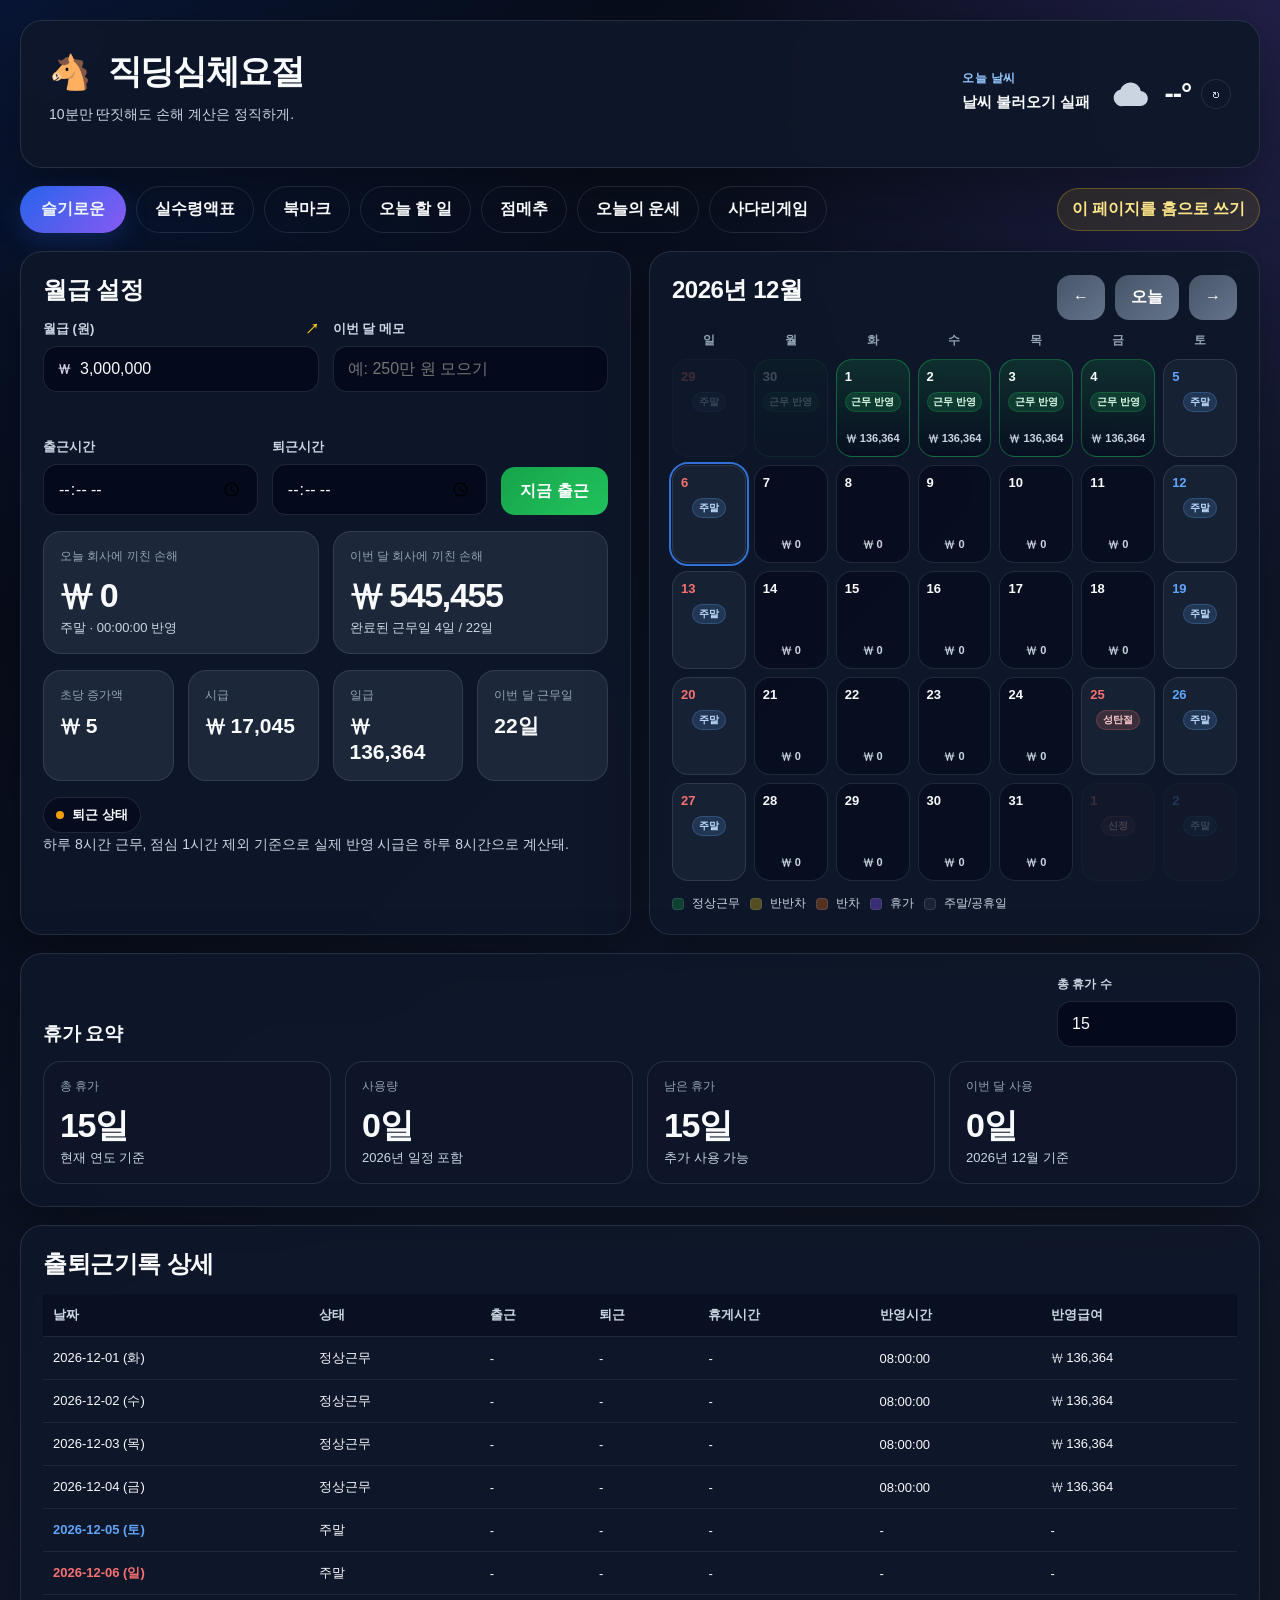
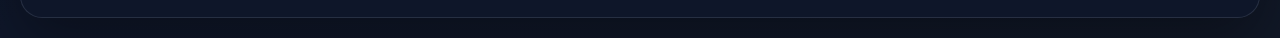
==== index.html @ eb10ed25 "Todo 기능 추가. 북마크 기능 추가." ====
<!DOCTYPE html>
<html lang="ko">
<head>
  <meta charset="UTF-8" />
  <meta name="viewport" content="width=device-width, initial-scale=1.0" />
  <title>office-lab</title>
  <link rel="stylesheet" href="./styles.css" />
</head>
<body>
  <div class="app-shell">
    <header class="hero">
      <div class="hero-copy">
        <h1><span id="heroMark" class="hero-mark">🐴</span> 직딩심체요절</h1>
        <p>10분만 딴짓해도 손해 계산은 정직하게.</p>
        <div class="hero-actions">
          <span id="globalLunchAlert" class="global-lunch-alert" hidden>점심시간 임박!!</span>
          <button id="setHomeGuideBtn" type="button" class="hero-home-btn">이 페이지를 홈으로 쓰기</button>
        </div>
      </div>
      <aside id="weatherWidget" class="weather-widget" aria-live="polite">
        <div class="weather-widget-text">
          <div class="weather-label">오늘 날씨</div>
          <div id="weatherSummary" class="weather-summary">위치 확인 중...</div>
          <div id="weatherUpdatedAt" class="weather-updated-at"></div>
        </div>
        <div class="weather-widget-visual">
          <img id="weatherIcon" class="weather-icon" alt="" />
          <div id="weatherTemp" class="weather-temp">--°</div>
          <button id="weatherRefreshBtn" type="button" class="weather-refresh-btn" aria-label="날씨 새로고침">↻</button>
        </div>
      </aside>
    </header>

    <nav class="tab-bar">
      <button class="tab-btn active tracker-tab-btn" data-tab="tracker" aria-label="슬기로운 월루생활" title="슬기로운 월루생활">
        <span class="tracker-tab-label tracker-tab-label-default">슬기로운</span>
        <span class="tracker-tab-label tracker-tab-label-hover">월루생활</span>
      </button>
      <button class="tab-btn" data-tab="income">실수령액표</button>
      <button class="tab-btn" data-tab="bookmarks">북마크</button>
      <button class="tab-btn" data-tab="todo">오늘 할 일</button>
      <button class="tab-btn" data-tab="lunch">점메추</button>
      <button class="tab-btn" data-tab="fortune">오늘의 운세</button>
      <button class="tab-btn" data-tab="ladder">사다리게임</button>
    </nav>

    <main id="tabHost" class="page"></main>
  </div>

  <div id="homeGuideModal" class="home-guide-modal" aria-hidden="true">
    <div class="home-guide-panel">
      <button id="homeGuideCloseBtn" type="button" class="btn btn-muted home-guide-close" aria-label="홈 설정 안내 닫기">×</button>
      <div class="home-guide-kicker">브라우저 홈 설정</div>
      <h3 class="home-guide-title">브라우저를 켜면 이 페이지가 열리게 할 수 있어요</h3>
      <p id="homeGuideDescription" class="home-guide-copy"></p>
      <ol id="homeGuideSteps" class="home-guide-steps"></ol>
      <label class="field home-guide-field">
        <span>시작페이지 주소</span>
        <div class="home-guide-url-row">
          <input id="homeGuideUrl" type="text" readonly />
          <button id="copyHomeUrlBtn" type="button" class="btn btn-primary home-guide-copy-btn">주소 복사</button>
        </div>
      </label>
      <div id="homeGuideToast" class="home-guide-toast" aria-live="polite"></div>
    </div>
  </div>

  <script src="./app/runtime.js"></script>
</body>
</html>
---- styles.css ----
:root {
  --bg: #081120;
  --panel: rgba(15, 23, 42, 0.92);
  --panel-2: rgba(30, 41, 59, 0.96);
  --line: rgba(148, 163, 184, 0.18);
  --text: #f8fafc;
  --muted: #94a3b8;
  --blue: #2563eb;
  --green: #22c55e;
  --yellow: #f59e0b;
  --red: #ef4444;
  --purple: #8b5cf6;
  --shadow: 0 22px 60px rgba(0, 0, 0, 0.35);
  --radius: 22px;
}

* { box-sizing: border-box; }

html, body {
  margin: 0;
  min-height: 100%;
}

body {
  font-family: "Pretendard", "Noto Sans KR", Arial, sans-serif;
  color: var(--text);
  background:
    radial-gradient(circle at top left, rgba(37, 99, 235, 0.16), transparent 30%),
    radial-gradient(circle at top right, rgba(139, 92, 246, 0.16), transparent 28%),
    linear-gradient(135deg, #030712, #0f172a 56%, #111827);
  padding: 20px;
}

button, input, select, textarea {
  font: inherit;
}

.app-shell {
  max-width: 1360px;
  margin: 0 auto;
}

.hero,
.card,
.modal-panel {
  background: var(--panel);
  border: 1px solid var(--line);
  border-radius: var(--radius);
  box-shadow: var(--shadow);
  backdrop-filter: blur(8px);
}

.hero {
  padding: 28px;
  margin-bottom: 18px;
  display: flex;
  align-items: center;
  justify-content: space-between;
  gap: 18px;
}

.hero h1 {
  margin: 0 0 8px;
  font-size: 34px;
  letter-spacing: -0.04em;
  display: flex;
  align-items: center;
  flex-wrap: wrap;
  gap: 10px;
}

.hero-mark {
  display: inline-block;
  margin-right: 8px;
}

.hero-copy {
  min-width: 0;
}

.hero-actions {
  margin-top: 14px;
  display: flex;
  align-items: center;
  gap: 10px;
  flex-wrap: wrap;
}

.hero-home-btn {
  border: 1px solid rgba(250, 204, 21, 0.28);
  background: rgba(250, 204, 21, 0.1);
  color: #fde68a;
  border-radius: 999px;
  padding: 10px 14px;
  font-weight: 800;
  cursor: pointer;
  transition: transform 0.18s ease, border-color 0.18s ease, background 0.18s ease;
}

.hero-home-btn:hover,
.hero-home-btn:focus-visible {
  transform: translateY(-1px);
  border-color: rgba(250, 204, 21, 0.5);
  background: rgba(250, 204, 21, 0.18);
  outline: none;
}

.global-lunch-alert {
  display: inline-flex;
  align-items: center;
  padding: 6px 12px;
  border-radius: 999px;
  background: rgba(250, 204, 21, 0.14);
  color: #facc15;
  font-size: 12px;
  font-weight: 900;
  letter-spacing: -0.01em;
  vertical-align: middle;
  cursor: pointer;
}

.global-lunch-alert.active {
  animation: text-attention-pulse 1s ease-in-out infinite;
}

.global-todo-alert {
  display: inline-flex;
  align-items: center;
  padding: 6px 12px;
  border-radius: 999px;
  font-size: 12px;
  font-weight: 900;
  letter-spacing: -0.01em;
  vertical-align: middle;
  cursor: pointer;
}

.global-todo-alert[data-tone="imminent"] {
  background: rgba(250, 204, 21, 0.14);
  color: #facc15;
}

.global-todo-alert[data-tone="overdue"] {
  background: rgba(239, 68, 68, 0.14);
  color: #fca5a5;
}

.global-todo-alert.active {
  animation: text-attention-pulse 1s ease-in-out infinite;
}

.hero p,
.hint {
  margin: 0;
  color: #cbd5e1;
  line-height: 1.6;
  font-size: 14px;
}

.weather-widget {
  min-width: 220px;
  display: flex;
  align-items: center;
  justify-content: space-between;
  gap: 16px;
  padding: 4px 0;
}

.weather-widget-text {
  min-width: 0;
}

.weather-label {
  color: #93c5fd;
  font-size: 12px;
  font-weight: 900;
  letter-spacing: 0.04em;
  text-transform: uppercase;
}

.weather-summary {
  margin-top: 6px;
  color: #f8fafc;
  font-size: 15px;
  font-weight: 800;
}

.weather-updated-at {
  margin-top: 6px;
  color: #94a3b8;
  font-size: 11px;
  font-weight: 700;
}

.weather-widget-visual {
  display: flex;
  align-items: center;
  gap: 10px;
}

.weather-icon {
  width: 48px;
  height: 48px;
  object-fit: contain;
}

.weather-temp {
  font-size: 28px;
  font-weight: 900;
  letter-spacing: -0.04em;
  color: #f8fafc;
}

.weather-refresh-btn {
  width: 30px;
  height: 30px;
  border: 1px solid rgba(148, 163, 184, 0.18);
  border-radius: 999px;
  background: rgba(15, 23, 42, 0.4);
  color: #cbd5e1;
  padding: 0;
  font-size: 16px;
  line-height: 1;
  cursor: pointer;
}

.weather-refresh-btn:hover,
.weather-refresh-btn:focus-visible {
  color: #f8fafc;
  border-color: rgba(125, 211, 252, 0.3);
  outline: none;
}

.home-guide-modal {
  position: fixed;
  inset: 0;
  display: none;
  align-items: center;
  justify-content: center;
  padding: 20px;
  background: rgba(2, 6, 23, 0.76);
  z-index: 70;
}

.home-guide-modal.open {
  display: flex;
}

.home-guide-panel {
  position: relative;
  width: min(640px, 100%);
  border: 1px solid rgba(148, 163, 184, 0.18);
  border-radius: 26px;
  background:
    radial-gradient(circle at top right, rgba(250, 204, 21, 0.14), transparent 38%),
    rgba(15, 23, 42, 0.98);
  box-shadow: 0 24px 60px rgba(0, 0, 0, 0.42);
  padding: 26px;
}

.home-guide-close {
  position: absolute;
  top: 16px;
  right: 16px;
  width: 40px;
  height: 40px;
  padding: 0;
  border-radius: 999px;
}

.home-guide-kicker {
  color: #fde68a;
  font-size: 12px;
  font-weight: 900;
  letter-spacing: 0.08em;
  text-transform: uppercase;
}

.home-guide-title {
  margin: 10px 0 8px;
  font-size: 28px;
  font-weight: 900;
  letter-spacing: -0.03em;
}

.home-guide-copy {
  margin: 0;
  color: #cbd5e1;
  line-height: 1.7;
}

.home-guide-steps {
  margin: 18px 0 0;
  padding-left: 20px;
  color: #e2e8f0;
  line-height: 1.7;
}

.home-guide-steps li + li {
  margin-top: 8px;
}

.home-guide-field {
  margin-top: 18px;
}

.home-guide-url-row {
  display: grid;
  grid-template-columns: minmax(0, 1fr) auto;
  gap: 10px;
  align-items: center;
}

.home-guide-url-row input {
  white-space: nowrap;
  overflow: hidden;
  text-overflow: ellipsis;
}

.home-guide-copy-btn {
  white-space: nowrap;
}

.home-guide-toast {
  min-height: 18px;
  margin-top: 10px;
  color: #fde68a;
  font-size: 12px;
  font-weight: 800;
  opacity: 0;
  transform: translateY(-2px);
  transition: opacity 0.2s ease, transform 0.2s ease;
}

.home-guide-toast.show {
  opacity: 1;
  transform: translateY(0);
}

.tab-bar {
  display: flex;
  flex-wrap: wrap;
  gap: 10px;
  margin-bottom: 18px;
  position: relative;
  isolation: isolate;
  align-items: center;
}

.tab-home-btn {
  margin-left: auto;
  white-space: nowrap;
}

.tab-btn {
  border: 1px solid var(--line);
  background: transparent;
  color: var(--text);
  border-radius: 999px;
  padding: 12px 18px;
  font-weight: 800;
  cursor: pointer;
  position: relative;
  z-index: 1;
  transition: color 0.22s ease, transform 0.22s ease, border-color 0.22s ease;
}

.tab-btn.active {
  border-color: transparent;
  color: #eff6ff;
}

.tab-btn:hover {
  transform: translateY(-1px);
}

.tab-btn.tab-alert-todo,
.tab-btn.tab-alert-lunch,
.tab-btn.tab-alert-lunch.active {
  animation: tab-attention-pulse 1.25s ease-in-out infinite;
  border-color: rgba(250, 204, 21, 0.34);
  box-shadow: 0 0 0 1px rgba(250, 204, 21, 0.12), 0 0 18px rgba(250, 204, 21, 0.16);
}

.tab-btn.tab-alert-todo-overdue {
  animation: tab-danger-pulse 1.2s ease-in-out infinite;
  border-color: rgba(248, 113, 113, 0.4);
}

.tracker-tab-btn {
  min-width: 106px;
  position: relative;
  overflow: hidden;
}

.tracker-tab-label {
  display: block;
  transition: transform 0.26s cubic-bezier(0.22, 1, 0.36, 1), opacity 0.22s ease;
}

.tracker-tab-label-default {
  transform: translateY(0);
  opacity: 1;
}

.tracker-tab-label-hover {
  position: absolute;
  left: 50%;
  top: 50%;
  transform: translate(-50%, calc(-50% + 16px));
  opacity: 0;
  white-space: nowrap;
}

.tracker-tab-btn:hover .tracker-tab-label-default,
.tracker-tab-btn:focus-visible .tracker-tab-label-default {
  transform: translateY(-18px);
  opacity: 0;
}

.tracker-tab-btn:hover .tracker-tab-label-hover,
.tracker-tab-btn:focus-visible .tracker-tab-label-hover {
  transform: translate(-50%, -50%);
  opacity: 1;
}

.tab-indicator {
  position: absolute;
  top: 0;
  left: 0;
  border-radius: 999px;
  background: linear-gradient(135deg, var(--blue), var(--purple));
  box-shadow: 0 10px 24px rgba(37, 99, 235, 0.22);
  transition: transform 0.34s cubic-bezier(0.22, 1, 0.36, 1), width 0.34s cubic-bezier(0.22, 1, 0.36, 1), height 0.34s cubic-bezier(0.22, 1, 0.36, 1);
  pointer-events: none;
  z-index: 0;
}

.page {
  position: relative;
}

.tab-panel {
  display: none;
}

.tab-panel.active {
  display: block;
}

.tracker-layout {
  display: grid;
  grid-template-columns: minmax(0, 1fr) minmax(0, 1fr);
  gap: 18px;
  align-items: stretch;
}

.tracker-main,
.log-card {
  min-width: 0;
}

.log-card {
  grid-column: 1 / -1;
}

.vacation-summary-card {
  grid-column: 1 / -1;
}

.card {
  padding: 22px;
  min-width: 0;
}

.card h2, .card h3 {
  margin: 0 0 14px;
  letter-spacing: -0.02em;
}

.form-grid,
.income-controls {
  display: grid;
  grid-template-columns: repeat(2, minmax(0, 1fr));
  gap: 14px;
}

.form-grid-2 {
  grid-template-columns: repeat(2, minmax(0, 1fr));
}

.field {
  display: flex;
  flex-direction: column;
  gap: 8px;
  min-width: 0;
}

.field span {
  color: #cbd5e1;
  font-size: 13px;
  font-weight: 800;
}

.field-label-row {
  display: flex;
  align-items: center;
  justify-content: space-between;
  gap: 8px;
  width: 100%;
}

.inline-link-btn {
  position: relative;
  border: 0;
  background: transparent;
  color: #facc15;
  padding: 0;
  font-size: 14px;
  font-weight: 900;
  line-height: 1;
  cursor: pointer;
  transition: transform 0.18s ease, color 0.18s ease, filter 0.18s ease;
}

.inline-link-btn:hover,
.inline-link-btn:focus-visible {
  color: #fde68a;
  filter: brightness(1.08);
  transform: translateY(-1px);
  outline: none;
}

.inline-link-btn::after {
  content: attr(data-tooltip);
  position: absolute;
  left: 50%;
  bottom: calc(100% + 8px);
  transform: translateX(-50%) translateY(4px);
  opacity: 0;
  pointer-events: none;
  white-space: nowrap;
  padding: 8px 10px;
  border-radius: 10px;
  background: rgba(15, 23, 42, 0.96);
  border: 1px solid rgba(148, 163, 184, 0.18);
  color: #f8fafc;
  font-size: 12px;
  font-weight: 800;
  box-shadow: 0 12px 28px rgba(0, 0, 0, 0.24);
  transition: opacity 0.18s ease, transform 0.18s ease;
}

.inline-link-btn:hover::after,
.inline-link-btn:focus-visible::after {
  opacity: 1;
  transform: translateX(-50%) translateY(0);
}

.inline-field-toast {
  min-height: 18px;
  margin-top: 6px;
  color: #7dd3fc;
  font-size: 12px;
  font-weight: 800;
  opacity: 0;
  transform: translateY(-2px);
  transition: opacity 0.2s ease, transform 0.2s ease;
}

.inline-field-toast.show {
  opacity: 1;
  transform: translateY(0);
}

.field input,
.field select,
.field textarea {
  width: 100%;
  min-width: 0;
  border: 1px solid rgba(148, 163, 184, 0.18);
  background: rgba(2, 6, 23, 0.7);
  color: var(--text);
  border-radius: 14px;
  padding: 13px 14px;
  outline: none;
}

.currency-input-wrap {
  display: flex;
  align-items: center;
  gap: 10px;
  width: 100%;
  border: 1px solid rgba(148, 163, 184, 0.18);
  background: rgba(2, 6, 23, 0.7);
  color: var(--text);
  border-radius: 14px;
  padding: 0 14px;
}

.currency-prefix {
  flex: 0 0 auto;
  color: #cbd5e1;
  font-size: 15px;
  font-weight: 900;
}

.currency-input-wrap input {
  border: 0;
  background: transparent;
  padding-left: 0;
  padding-right: 0;
}

.currency-input-wrap.salary-input-flash {
  animation: salary-input-flash 3s ease-out 1;
}

.field textarea {
  min-height: 96px;
  resize: vertical;
}

.button-row {
  display: flex;
  flex-wrap: wrap;
  gap: 10px;
  margin-top: 14px;
}

.button-row.tight {
  margin-top: 0;
}

.tracker-time-grid {
  align-items: end;
  grid-template-columns: minmax(150px, 2fr) minmax(150px, 2fr) minmax(96px, 1fr);
  margin-top: 14px;
}

.tracker-action-field {
  display: flex;
  flex-direction: column;
  justify-content: end;
}

.tracker-action-btn {
  width: 100%;
  min-height: 48px;
  padding-left: 10px;
  padding-right: 10px;
}


.btn {
  border: 0;
  border-radius: 14px;
  padding: 12px 16px;
  color: white;
  font-weight: 800;
  cursor: pointer;
}

.btn:disabled {
  cursor: not-allowed;
  opacity: 0.78;
}

.btn-start { background: linear-gradient(135deg, #16a34a, var(--green)); }
.btn-stop { background: linear-gradient(135deg, #dc2626, var(--red)); }
.btn-primary { background: linear-gradient(135deg, #2563eb, #3b82f6); }
.btn-muted { background: linear-gradient(135deg, #475569, #64748b); }
.icon-btn {
  width: 42px;
  height: 42px;
  padding: 0;
  border-radius: 999px;
  transition: transform 0.18s ease, background-color 0.18s ease, border-color 0.18s ease, color 0.18s ease, box-shadow 0.18s ease;
}

.icon-btn:hover,
.icon-btn:focus-visible {
  transform: translateY(-1px);
  background: rgba(59, 130, 246, 0.14);
  border-color: rgba(125, 211, 252, 0.34);
  color: #f8fafc;
  box-shadow: 0 8px 18px rgba(37, 99, 235, 0.14);
  outline: none;
}

.summary-grid,
.stats-grid {
  display: grid;
  gap: 14px;
  margin-top: 16px;
}

.summary-grid {
  grid-template-columns: repeat(2, minmax(0, 1fr));
}

.stats-grid {
  grid-template-columns: repeat(4, minmax(0, 1fr));
}

.summary-card,
.stat-card {
  background: var(--panel-2);
  border: 1px solid var(--line);
  border-radius: 18px;
  padding: 16px;
  min-width: 0;
}

.summary-label,
.stat-label {
  color: var(--muted);
  font-size: 12px;
  margin-bottom: 8px;
}

.summary-value {
  font-size: clamp(24px, 4vw, 34px);
  font-weight: 900;
  letter-spacing: -0.04em;
  overflow-wrap: anywhere;
}

.summary-sub,
.stat-value {
  font-size: 13px;
  color: #cbd5e1;
}

.stat-value {
  font-size: 21px;
  font-weight: 800;
  color: var(--text);
}

.status-pill {
  display: inline-flex;
  align-items: center;
  gap: 8px;
  margin-top: 16px;
  padding: 8px 12px;
  border-radius: 999px;
  border: 1px solid var(--line);
  background: rgba(2, 6, 23, 0.6);
  font-size: 13px;
  font-weight: 800;
}

.status-dot {
  width: 8px;
  height: 8px;
  border-radius: 50%;
  background: #94a3b8;
}

.status-pill.working .status-dot { background: var(--green); }
.status-pill.done .status-dot { background: #38bdf8; }
.status-pill.leave .status-dot { background: var(--purple); }
.status-pill.off .status-dot { background: var(--yellow); }

.vacation-summary {
  padding-top: 0;
}

.vacation-summary-header {
  display: flex;
  align-items: end;
  justify-content: space-between;
  gap: 14px;
  margin-bottom: 14px;
}

.vacation-summary-header h3 {
  margin: 0;
}

.compact-field {
  width: min(180px, 100%);
}

.compact-field span {
  font-size: 12px;
}

.vacation-summary-grid {
  display: grid;
  grid-template-columns: repeat(4, minmax(0, 1fr));
  gap: 14px;
}

.vacation-card {
  background: rgba(15, 23, 42, 0.82);
  border: 1px solid var(--line);
  border-radius: 18px;
  padding: 16px;
  min-width: 0;
}

.calendar-card {
  position: static;
  overflow: hidden;
}

.calendar-header {
  display: flex;
  justify-content: space-between;
  gap: 10px;
  align-items: center;
  flex-wrap: wrap;
}

.weekday-row,
.calendar-grid {
  display: grid;
  grid-template-columns: repeat(7, minmax(0, 1fr));
  gap: 8px;
}

.weekday-row {
  margin-top: 12px;
}

.weekday-row > div {
  text-align: center;
  font-size: 12px;
  color: var(--muted);
  font-weight: 800;
}

.calendar-grid {
  margin-top: 10px;
}

.day {
  min-height: 98px;
  padding: 9px 8px;
  border-radius: 16px;
  border: 1px solid var(--line);
  background: rgba(2, 6, 23, 0.46);
  cursor: pointer;
  display: flex;
  flex-direction: column;
  align-items: flex-start;
  gap: 4px;
  overflow: hidden;
}

.day.other-month {
  opacity: 0.22;
  pointer-events: none;
}

.day.today {
  outline: 2px solid rgba(59, 130, 246, 0.84);
  outline-offset: 1px;
}

.day.weekend,
.day.holiday {
  background: rgba(30, 41, 59, 0.62);
}

.day.worked {
  background: linear-gradient(180deg, rgba(22, 163, 74, 0.18), rgba(2, 6, 23, 0.44));
  border-color: rgba(34, 197, 94, 0.4);
}

.day.leave-quarter {
  background: linear-gradient(180deg, rgba(250, 204, 21, 0.18), rgba(2, 6, 23, 0.44));
  border-color: rgba(234, 179, 8, 0.46);
}

.day.leave-half {
  background: linear-gradient(180deg, rgba(249, 115, 22, 0.18), rgba(2, 6, 23, 0.44));
  border-color: rgba(249, 115, 22, 0.48);
}

.day.leave-full {
  background: linear-gradient(180deg, rgba(139, 92, 246, 0.24), rgba(2, 6, 23, 0.44));
  border-color: rgba(168, 85, 247, 0.52);
}

.day-date {
  font-size: 13px;
  font-weight: 900;
  margin-bottom: 4px;
  color: #f8fafc;
}

.day.saturday .day-date {
  color: #60a5fa;
}

.day.sunday .day-date,
.day.holiday .day-date {
  color: #f87171;
}

.day-tag {
  display: inline-flex;
  align-items: center;
  justify-content: center;
  align-self: center;
  border-radius: 999px;
  max-width: 100%;
  padding: 3px 6px;
  background: rgba(15, 23, 42, 0.58);
  color: #e5eefb;
  border: 1px solid rgba(148, 163, 184, 0.2);
  font-size: 10px;
  font-weight: 800;
  line-height: 1.2;
  white-space: nowrap;
}

.day-tag.tag-weekend {
  background: rgba(96, 165, 250, 0.16);
  color: #bfdbfe;
  border-color: rgba(96, 165, 250, 0.24);
}

.day-tag.tag-holiday {
  background: rgba(248, 113, 113, 0.16);
  color: #fecaca;
  border-color: rgba(248, 113, 113, 0.24);
}

.day-tag.tag-leave-quarter {
  background: rgba(250, 204, 21, 0.18);
  color: #fef3c7;
  border-color: rgba(250, 204, 21, 0.28);
}

.day-tag.tag-leave-half {
  background: rgba(249, 115, 22, 0.18);
  color: #ffedd5;
  border-color: rgba(249, 115, 22, 0.28);
}

.day-tag.tag-leave-full {
  background: rgba(168, 85, 247, 0.18);
  color: #ede9fe;
  border-color: rgba(168, 85, 247, 0.28);
}

.day-tag.tag-running,
.day-tag.tag-worked {
  background: rgba(34, 197, 94, 0.16);
  color: #dcfce7;
  border-color: rgba(34, 197, 94, 0.24);
}

.day-time,
.day-money {
  font-size: 11px;
  color: #cbd5e1;
  line-height: 1.45;
}

.day-time {
  margin-top: 0;
  width: 100%;
  font-size: 10px;
  text-align: center;
  white-space: nowrap;
  font-variant-numeric: tabular-nums;
}

.day-money {
  margin-top: auto;
  width: 100%;
  font-weight: 700;
}

.calendar-grid.salary-update-pending .day-money {
  opacity: 0;
  transform: translateY(8px);
}

.calendar-grid.salary-update-reveal .day-money {
  animation: calendar-money-reveal 0.9s cubic-bezier(0.22, 1, 0.36, 1) both;
}

.legend {
  display: flex;
  flex-wrap: wrap;
  gap: 10px;
  margin-top: 14px;
  color: #cbd5e1;
  font-size: 12px;
}

.legend span {
  display: inline-flex;
  align-items: center;
  gap: 8px;
}

.swatch {
  width: 12px;
  height: 12px;
  border-radius: 4px;
  border: 1px solid var(--line);
  display: inline-block;
}

.swatch.work { background: rgba(22, 163, 74, 0.3); }
.swatch.quarter { background: rgba(250, 204, 21, 0.3); }
.swatch.half { background: rgba(249, 115, 22, 0.3); }
.swatch.full { background: rgba(139, 92, 246, 0.34); }
.swatch.holiday { background: rgba(30, 41, 59, 0.82); }

.table-wrap {
  width: 100%;
  overflow: auto;
}

table {
  width: 100%;
  min-width: 760px;
  border-collapse: collapse;
}

th, td {
  padding: 12px 10px;
  border-bottom: 1px solid rgba(148, 163, 184, 0.12);
  text-align: left;
  white-space: nowrap;
  font-size: 13px;
}

th {
  color: #cbd5e1;
  background: rgba(2, 6, 23, 0.36);
  position: sticky;
  top: 0;
}

td.date-saturday {
  color: #60a5fa;
  font-weight: 700;
}

td.date-sunday {
  color: #f87171;
  font-weight: 700;
}

.income-card .table-wrap {
  margin-top: 12px;
  border-radius: 22px;
  overflow: hidden;
  border: 1px solid rgba(148, 163, 184, 0.22);
  box-shadow: 0 18px 40px rgba(0, 0, 0, 0.16);
  animation: income-table-enter 0.5s cubic-bezier(0.22, 1, 0.36, 1);
}

.income-current-summary {
  margin-top: 16px;
  margin-bottom: 18px;
  padding: 16px 18px;
  border-radius: 18px;
  border: 1px solid rgba(148, 163, 184, 0.22);
  background:
    radial-gradient(circle at top right, rgba(125, 211, 252, 0.1), transparent 42%),
    linear-gradient(135deg, rgba(248, 250, 252, 0.82), rgba(226, 232, 240, 0.72));
  color: #111827;
  box-shadow: 0 14px 32px rgba(15, 23, 42, 0.1);
  backdrop-filter: blur(6px);
}

.income-current-summary.out-of-range {
  border-color: rgba(148, 163, 184, 0.22);
  background:
    radial-gradient(circle at top right, rgba(96, 165, 250, 0.1), transparent 42%),
    linear-gradient(135deg, rgba(239, 246, 255, 0.78), rgba(219, 234, 254, 0.68));
  box-shadow: 0 14px 32px rgba(59, 130, 246, 0.08);
}

.income-current-kicker {
  font-size: 12px;
  font-weight: 900;
  color: #1d4ed8;
  letter-spacing: 0.04em;
  text-transform: uppercase;
}

.income-current-copy {
  margin-top: 6px;
  line-height: 1.6;
  font-size: 15px;
  font-weight: 700;
}

.income-current-meta {
  margin-top: 8px;
  font-size: 14px;
  font-weight: 800;
  color: #334155;
}

.income-current-summary strong {
  font-size: 17px;
  font-weight: 900;
  color: #0f172a;
}

.income-table {
  min-width: 980px;
  background: rgba(248, 250, 252, 0.82);
  color: #111827;
  backdrop-filter: blur(4px);
}

.income-table th,
.income-table td {
  border: 1px solid rgba(148, 163, 184, 0.18);
  text-align: right;
}

.income-table th {
  text-align: center;
  color: white;
  background: linear-gradient(180deg, #334155, #1e293b);
}

.income-table td:first-child,
.income-table th:first-child {
  text-align: center;
}

.income-table tbody tr:nth-child(even) td {
  background: rgba(241, 245, 249, 0.68);
}

.income-table tbody td {
  transition: background-color 0.22s ease, transform 0.22s ease;
}

.income-table tbody tr:hover td {
  background: rgba(226, 232, 240, 0.72);
}

.income-table tbody tr.current-salary-row td {
  background: rgba(219, 234, 254, 0.72);
  font-weight: 800;
}

.income-action-row td {
  padding: 0;
  background: rgba(239, 246, 255, 0.78);
}

.income-row-menu {
  display: flex;
  align-items: center;
  justify-content: space-between;
  gap: 14px;
  padding: 14px 16px;
}

.income-row-menu-copy {
  color: #334155;
  font-size: 14px;
  font-weight: 700;
}

.income-table td.highlight {
  background: rgba(191, 219, 254, 0.78) !important;
  font-weight: 900;
}

@keyframes income-table-enter {
  from {
    opacity: 0;
    transform: translateY(12px);
  }

  to {
    opacity: 1;
    transform: translateY(0);
  }
}

@keyframes salary-input-flash {
  0% {
    border-color: rgba(250, 204, 21, 0.28);
    box-shadow: 0 0 0 rgba(250, 204, 21, 0);
  }

  20% {
    border-color: rgba(250, 204, 21, 0.92);
    box-shadow: 0 0 0 4px rgba(250, 204, 21, 0.18), 0 0 18px rgba(250, 204, 21, 0.22);
  }

  60% {
    border-color: rgba(250, 204, 21, 0.72);
    box-shadow: 0 0 0 3px rgba(250, 204, 21, 0.12), 0 0 12px rgba(250, 204, 21, 0.16);
  }

  100% {
    border-color: rgba(148, 163, 184, 0.18);
    box-shadow: 0 0 0 rgba(250, 204, 21, 0);
  }
}

@keyframes tab-attention-pulse {
  0%,
  100% {
    box-shadow: 0 0 0 rgba(250, 204, 21, 0);
    background: rgba(255, 255, 255, 0.02);
    color: var(--text);
  }

  50% {
    box-shadow: 0 0 0 4px rgba(250, 204, 21, 0.12), 0 0 20px rgba(250, 204, 21, 0.22);
    background: rgba(250, 204, 21, 0.14);
    color: #fef3c7;
  }
}

@keyframes tab-danger-pulse {
  0%,
  100% {
    box-shadow: 0 0 0 rgba(248, 113, 113, 0);
    background: rgba(255, 255, 255, 0.02);
    color: var(--text);
  }

  50% {
    box-shadow: 0 0 0 4px rgba(248, 113, 113, 0.12), 0 0 20px rgba(248, 113, 113, 0.2);
    background: rgba(239, 68, 68, 0.14);
    color: #fee2e2;
  }
}

@keyframes text-attention-pulse {
  0%,
  100% {
    opacity: 0.76;
  }

  50% {
    opacity: 1;
  }
}

@keyframes item-attention-pulse {
  0%,
  100% {
    background: rgba(30, 41, 59, 0.82);
  }

  50% {
    background: linear-gradient(135deg, rgba(250, 204, 21, 0.14), rgba(30, 41, 59, 0.9));
  }
}

@keyframes item-danger-pulse {
  0%,
  100% {
    background: rgba(30, 41, 59, 0.82);
  }

  50% {
    background: linear-gradient(135deg, rgba(239, 68, 68, 0.16), rgba(30, 41, 59, 0.9));
  }
}

@keyframes calendar-money-reveal {
  from {
    opacity: 0;
    transform: translateY(10px) scale(0.96);
  }

  to {
    opacity: 1;
    transform: translateY(0);
  }
}

.lunch-card {
  padding: 24px;
}

.lunch-top-layout {
  display: grid;
  grid-template-columns: minmax(0, 1.35fr) minmax(360px, 0.95fr);
  gap: 28px;
  align-items: start;
}

.lunch-top-main {
  min-width: 0;
}

.lunch-top-side {
  display: flex;
  flex-direction: column;
  align-items: stretch;
  gap: 18px;
  min-width: 0;
}

.lunch-header {
  display: flex;
  align-items: baseline;
  justify-content: flex-start;
  gap: 16px;
  flex-wrap: wrap;
}

.lunch-alert-badge {
  display: inline-flex;
  align-items: center;
  padding: 4px 10px;
  border-radius: 999px;
  background: rgba(250, 204, 21, 0.14);
  color: #facc15;
  font-size: 12px;
  font-weight: 900;
  letter-spacing: -0.01em;
  animation: text-attention-pulse 1s ease-in-out infinite;
}

.lunch-schedule-inline {
  display: flex;
  align-items: center;
  gap: 6px;
  padding: 0;
  border: 0;
  background: transparent;
  color: #cbd5e1;
  cursor: pointer;
  transition: color 0.2s ease, opacity 0.2s ease;
}

.lunch-schedule-inline:hover {
  color: #f8fafc;
}

.lunch-schedule-inline.needs-input {
  animation: text-attention-pulse 1.2s ease-in-out infinite;
}

.lunch-schedule-inline-label {
  color: #cbd5e1;
  font-size: 12px;
  font-weight: 800;
}

.lunch-schedule-inline-value {
  color: #94a3b8;
  font-size: 12px;
  font-weight: 700;
}

.lunch-schedule-inline.needs-input .lunch-schedule-inline-value {
  color: #facc15;
}

.lunch-schedule-panel {
  width: min(480px, 100%);
}

.lunch-schedule-controls {
  grid-template-columns: repeat(2, minmax(0, 1fr));
}

.lunch-actions {
  display: flex;
  justify-content: flex-end;
  gap: 10px;
  flex-wrap: wrap;
}

.lunch-cta-alert {
  animation: tab-attention-pulse 1.15s ease-in-out infinite;
  box-shadow: 0 0 0 1px rgba(250, 204, 21, 0.14), 0 0 18px rgba(250, 204, 21, 0.18);
}

.lunch-location-status {
  margin-top: 14px;
  padding: 12px 14px;
  border-radius: 16px;
  border: 1px solid rgba(148, 163, 184, 0.18);
  background: rgba(15, 23, 42, 0.76);
  color: #dbeafe;
  font-size: 14px;
}

.lunch-filter-tools {
  margin-top: 0;
}

.lunch-filter-card {
  display: inline-flex;
  justify-self: start;
}

.lunch-list-filters {
  display: inline-flex;
  align-items: center;
  gap: 8px;
}

#lunchFavoritesOnlyBtn.active {
  border-color: rgba(250, 204, 21, 0.34);
  color: #facc15;
}

.lunch-filter-row {
  margin-top: 0;
}

.lunch-api-field,
.lunch-search-field {
  max-width: none;
}

.lunch-search-controls {
  display: grid;
  grid-template-columns: auto minmax(0, 1fr);
  gap: 12px;
  align-items: end;
  flex: 0 0 min(100%, 540px);
  width: min(100%, 540px);
}

.lunch-search-field input {
  min-width: 0;
}

.lunch-location-status[data-tone="loading"] {
  border-color: rgba(59, 130, 246, 0.28);
  color: #bfdbfe;
}

.lunch-location-status[data-tone="success"] {
  border-color: rgba(34, 197, 94, 0.28);
  color: #dcfce7;
}

.lunch-location-status[data-tone="error"] {
  border-color: rgba(248, 113, 113, 0.28);
  color: #fecaca;
}

.lunch-category-bar {
  display: flex;
  flex-wrap: wrap;
  gap: 10px;
  margin-top: 0;
  position: relative;
  isolation: isolate;
  flex: 1 1 0;
  min-width: 0;
}

.lunch-category-stack {
  display: grid;
  gap: 12px;
  min-width: 0;
  align-self: end;
}

.lunch-category-row {
  display: grid;
  grid-template-columns: minmax(0, 1.35fr) minmax(360px, 0.95fr);
  align-items: end;
  gap: 28px;
  margin-top: 20px;
}

.lunch-category-row .lunch-category-bar {
  align-self: end;
}

.lunch-category-row .lunch-search-controls {
  width: 100%;
  margin-left: 0;
  justify-self: stretch;
}

.category-chip {
  border: 1px solid var(--line);
  background: transparent;
  color: var(--text);
  border-radius: 999px;
  padding: 10px 14px;
  font-weight: 800;
  cursor: pointer;
  position: relative;
  z-index: 1;
  transition: color 0.24s ease, border-color 0.24s ease, transform 0.24s ease;
}

.category-chip.active {
  border-color: transparent;
  color: #ecfeff;
}

.category-chip:hover {
  transform: translateY(-1px);
}

.category-chip-indicator {
  position: absolute;
  top: 0;
  left: 0;
  border-radius: 999px;
  background: linear-gradient(135deg, #0f766e, #14b8a6);
  box-shadow: 0 10px 24px rgba(20, 184, 166, 0.22);
  transition: transform 0.3s ease, width 0.3s ease, height 0.3s ease;
  z-index: 0;
  pointer-events: none;
}

.lunch-result-meta {
  margin-top: 18px;
  color: #cbd5e1;
  font-size: 14px;
}

.bookmarks-header {
  display: flex;
  align-items: center;
  justify-content: space-between;
  gap: 12px;
  margin-bottom: 18px;
}

.bookmarks-card {
  position: relative;
}

.bookmarks-header-actions {
  display: flex;
  align-items: center;
  gap: 10px;
}

.bookmark-manage-labels-btn {
  white-space: nowrap;
}

.bookmark-manage-labels-btn:hover,
.bookmark-manage-labels-btn:focus-visible {
  outline: none;
}

.bookmarks-view-toggle {
  display: inline-flex;
  align-items: center;
  gap: 8px;
  padding: 4px;
  border: 1px solid rgba(148, 163, 184, 0.2);
  border-radius: 999px;
  background: rgba(15, 23, 42, 0.52);
}

.bookmark-view-btn {
  width: 38px;
  height: 38px;
  border: 0;
  border-radius: 999px;
  background: transparent;
  color: #cbd5e1;
  font-size: 18px;
  cursor: pointer;
  transition: transform 0.18s ease, background-color 0.18s ease, color 0.18s ease;
}

.bookmark-view-btn:hover,
.bookmark-view-btn:focus-visible {
  background: rgba(255, 255, 255, 0.08);
  color: #f8fafc;
  outline: none;
}

.bookmark-view-btn[aria-pressed="true"] {
  background: rgba(147, 197, 253, 0.18);
  color: #fef08a;
}

.bookmarks-actions {
  display: flex;
  align-items: center;
  gap: 10px;
}

.bookmark-list {
  display: grid;
  grid-template-columns: repeat(5, minmax(0, 1fr));
  gap: 12px;
}

.bookmark-drop-hint {
  position: absolute;
  inset: 20px;
  display: flex;
  flex-direction: column;
  align-items: center;
  justify-content: center;
  gap: 10px;
  padding: 28px;
  border: 2px dashed rgba(147, 197, 253, 0.58);
  border-radius: 24px;
  background: rgba(7, 12, 24, 0.9);
  color: #e2e8f0;
  text-align: center;
  opacity: 0;
  pointer-events: none;
  transform: scale(0.975);
  transition: opacity 0.18s ease, transform 0.18s ease, border-color 0.18s ease, background-color 0.18s ease;
  z-index: 3;
}

.bookmark-drop-hint strong {
  font-size: 22px;
  font-weight: 800;
  letter-spacing: -0.02em;
  color: #fef08a;
  text-shadow: 0 0 22px rgba(250, 204, 21, 0.18);
}

.bookmark-drop-hint span {
  font-size: 14px;
  line-height: 1.6;
  color: #cbd5e1;
}

.bookmarks-card.drop-target .bookmark-drop-hint {
  opacity: 1;
  transform: scale(1);
}

.bookmarks-card.drop-target .bookmarks-header {
  filter: blur(2px);
}

.bookmarks-card.drop-target .bookmark-list {
  filter: blur(2px);
}

.bookmarks-card.bookmark-list-mode .bookmark-list {
  grid-template-columns: 1fr;
}

.bookmarks-card.bookmark-list-mode .bookmark-item,
.bookmarks-card.bookmark-list-mode .bookmark-item-add {
  display: grid;
  grid-template-columns: 44px minmax(140px, 0.8fr) minmax(220px, 1.3fr) minmax(140px, 1fr) auto;
  align-items: center;
  gap: 12px;
  min-height: 64px;
  padding: 10px 14px;
}

.bookmarks-card.bookmark-list-mode .bookmark-cover {
  width: 44px;
  height: 44px;
  margin: 0;
  border-radius: 12px;
}

.bookmarks-card.bookmark-list-mode .bookmark-item-top {
  display: contents;
}

.bookmarks-card.bookmark-list-mode .bookmark-media {
  grid-column: 1;
  grid-row: 1;
}

.bookmarks-card.bookmark-list-mode .bookmark-item-actions {
  grid-column: 5;
  grid-row: 1;
  align-self: center;
}

.bookmarks-card.bookmark-list-mode .bookmark-item h3 {
  grid-column: 2;
  margin: 0;
  font-size: 15px;
  white-space: nowrap;
  overflow: hidden;
  text-overflow: ellipsis;
}

.bookmarks-card.bookmark-list-mode .bookmark-tags {
  grid-column: 4;
  margin: 0;
  justify-content: flex-end;
}

.bookmarks-card.bookmark-list-mode .bookmark-host {
  grid-column: 3;
  margin: 0;
  white-space: nowrap;
  overflow: hidden;
  text-overflow: ellipsis;
}

.bookmarks-card.bookmark-list-mode .bookmark-note {
  grid-column: 4;
  margin: 0;
  white-space: nowrap;
  overflow: hidden;
  text-overflow: ellipsis;
}

.bookmarks-card.bookmark-list-mode .bookmark-item-add {
  grid-template-columns: 44px 1fr;
  justify-items: start;
}

.bookmarks-card.bookmark-list-mode .bookmark-add-plus {
  grid-column: 1;
  font-size: 24px;
}

.bookmarks-card.bookmark-list-mode .bookmark-add-text {
  grid-column: 2;
}

.bookmark-empty-copy {
  grid-column: 1 / -1;
  color: #cbd5e1;
  font-size: 14px;
  line-height: 1.7;
  margin-bottom: 4px;
}

.bookmark-color-field {
  gap: 8px;
}

.bookmark-color-control {
  display: flex;
  align-items: center;
  gap: 10px;
}

.bookmark-color-input {
  width: 56px;
  min-width: 56px;
  height: 42px;
  padding: 4px;
  border: 1px solid rgba(148, 163, 184, 0.3);
  border-radius: 12px;
  background: rgba(15, 23, 42, 0.68);
  cursor: pointer;
}

.bookmark-color-input::-webkit-color-swatch-wrapper {
  padding: 0;
}

.bookmark-color-input::-webkit-color-swatch {
  border: none;
  border-radius: 8px;
}

.bookmark-color-input::-moz-color-swatch {
  border: none;
  border-radius: 8px;
}

.bookmark-color-reset {
  min-width: 74px;
  height: 42px;
  padding: 0 12px;
  border: 1px solid rgba(148, 163, 184, 0.26);
  border-radius: 12px;
  background: rgba(255, 255, 255, 0.08);
  color: #e2e8f0;
  font: inherit;
  cursor: pointer;
  transition: background-color 0.2s ease, border-color 0.2s ease, color 0.2s ease;
}

.bookmark-color-reset:hover,
.bookmark-color-reset:focus-visible {
  background: rgba(255, 255, 255, 0.12);
  border-color: rgba(147, 197, 253, 0.4);
  color: #f8fafc;
  outline: none;
}

.bookmark-item {
  text-align: left;
  background:
    linear-gradient(180deg, rgba(var(--bookmark-soft, 30, 41, 59), 0.96), rgba(15, 23, 42, 0.92));
  border: 1px solid rgba(var(--bookmark-border, 148, 163, 184), 0.18);
  border-radius: 20px;
  padding: 14px;
  color: var(--text);
  cursor: pointer;
  transition: transform 0.28s ease, border-color 0.28s ease, box-shadow 0.28s ease;
  position: relative;
  padding-bottom: 42px;
}

.bookmark-item:hover,
.bookmark-item:focus-visible {
  transform: translateY(-2px);
  border-color: rgba(96, 165, 250, 0.32);
  box-shadow: 0 14px 30px rgba(37, 99, 235, 0.12);
  outline: none;
}

.bookmark-item.dragging {
  opacity: 0.48;
  transform: scale(0.97);
}

.bookmark-item.drag-over {
  border-color: rgba(125, 211, 252, 0.48);
  box-shadow: 0 0 0 2px rgba(125, 211, 252, 0.16);
}

.bookmark-cover {
  width: calc(100% + 28px);
  max-width: none;
  height: 78px;
  margin: -14px -14px 14px;
  display: block;
  object-fit: cover;
  border-radius: 20px 20px 14px 14px;
  background: rgba(255, 255, 255, 0.42);
}

.bookmark-item-top {
  display: flex;
  align-items: flex-start;
  justify-content: space-between;
  gap: 10px;
}

.bookmark-media {
  position: relative;
  width: 38px;
  height: 38px;
  flex: 0 0 38px;
}

.bookmark-favicon {
  width: 100%;
  height: 100%;
  display: none;
  object-fit: cover;
  border-radius: 12px;
  background: rgba(255, 255, 255, 0.96);
  border: 1px solid rgba(148, 163, 184, 0.18);
  padding: 7px;
}

.bookmark-media.loaded .bookmark-favicon {
  display: block;
}

.bookmark-media.loaded .bookmark-badge {
  display: none;
}

.bookmark-badge {
  width: 42px;
  height: 42px;
  border-radius: 14px;
  display: inline-flex;
  align-items: center;
  justify-content: center;
  background: linear-gradient(135deg, rgba(37, 99, 235, 0.22), rgba(14, 165, 233, 0.22));
  border: 1px solid rgba(125, 211, 252, 0.22);
  color: #dbeafe;
  font-size: 18px;
  font-weight: 900;
}

.bookmark-item-actions {
  display: flex;
  justify-content: flex-end;
}

.bookmark-icon-btn {
  width: 30px;
  height: 30px;
  border: 1px solid rgba(148, 163, 184, 0.18);
  border-radius: 10px;
  background: rgba(30, 41, 59, 0.76);
  color: #cbd5e1;
  cursor: pointer;
  transition: transform 0.18s ease, background-color 0.18s ease, border-color 0.18s ease, color 0.18s ease, box-shadow 0.18s ease;
}

.bookmark-icon-btn:hover,
.bookmark-icon-btn:focus-visible {
  transform: translateY(-1px);
  background: rgba(59, 130, 246, 0.16);
  border-color: rgba(125, 211, 252, 0.36);
  color: #f8fafc;
  box-shadow: 0 8px 18px rgba(37, 99, 235, 0.16);
  outline: none;
}

.bookmark-item h3 {
  margin: 12px 0 6px;
  font-size: 16px;
}

.bookmark-tags {
  display: flex;
  flex-wrap: nowrap;
  gap: 6px;
  margin: 0;
  position: absolute;
  right: 14px;
  bottom: 12px;
  justify-content: flex-end;
  max-width: calc(100% - 28px);
  overflow: hidden;
}

.bookmark-tag {
  display: inline-flex;
  align-items: center;
  height: 24px;
  padding: 0 10px;
  border-radius: 999px;
  background: var(--bookmark-tag-bg, rgba(148, 163, 184, 0.14));
  border: 1px solid var(--bookmark-tag-border, rgba(148, 163, 184, 0.18));
  color: var(--bookmark-tag-color, #e2e8f0);
  font-size: 12px;
  font-weight: 700;
  line-height: 1;
  white-space: nowrap;
}

.bookmark-tag[style*="--bookmark-tag-custom:"] {
  background: color-mix(in srgb, var(--bookmark-tag-custom) 18%, transparent);
  border-color: color-mix(in srgb, var(--bookmark-tag-custom) 46%, transparent);
  color: color-mix(in srgb, var(--bookmark-tag-custom) 72%, white);
}

.bookmark-tag[style*="--bookmark-tag-index:0"] {
  --bookmark-tag-bg: rgba(96, 165, 250, 0.18);
  --bookmark-tag-border: rgba(96, 165, 250, 0.34);
  --bookmark-tag-color: #dbeafe;
}

.bookmark-tag[style*="--bookmark-tag-index:1"] {
  --bookmark-tag-bg: rgba(52, 211, 153, 0.18);
  --bookmark-tag-border: rgba(52, 211, 153, 0.34);
  --bookmark-tag-color: #d1fae5;
}

.bookmark-tag[style*="--bookmark-tag-index:2"] {
  --bookmark-tag-bg: rgba(250, 204, 21, 0.18);
  --bookmark-tag-border: rgba(250, 204, 21, 0.34);
  --bookmark-tag-color: #fef3c7;
}

.bookmark-tag[style*="--bookmark-tag-index:3"] {
  --bookmark-tag-bg: rgba(244, 114, 182, 0.18);
  --bookmark-tag-border: rgba(244, 114, 182, 0.34);
  --bookmark-tag-color: #fce7f3;
}

.bookmark-tag[style*="--bookmark-tag-index:4"] {
  --bookmark-tag-bg: rgba(167, 139, 250, 0.18);
  --bookmark-tag-border: rgba(167, 139, 250, 0.34);
  --bookmark-tag-color: #ede9fe;
}

.bookmark-tag[style*="--bookmark-tag-index:5"] {
  --bookmark-tag-bg: rgba(251, 146, 60, 0.18);
  --bookmark-tag-border: rgba(251, 146, 60, 0.34);
  --bookmark-tag-color: #ffedd5;
}

.bookmark-label-picker:empty {
  display: none;
}

.bookmark-label-picker {
  display: flex;
  flex-wrap: wrap;
  gap: 8px;
  min-height: 24px;
}

.bookmark-label-picker .bookmark-tag {
  position: static;
  max-width: 100%;
}

.bookmark-label-option {
  padding: 0;
  border: 0;
  background: transparent;
  cursor: pointer;
  opacity: 0.78;
  transition: transform 0.18s ease, opacity 0.18s ease;
}

.bookmark-label-option:hover,
.bookmark-label-option:focus-visible,
.bookmark-label-option.selected {
  opacity: 1;
  transform: translateY(-1px);
  outline: none;
}

.bookmark-label-picker-empty {
  color: #94a3b8;
  font-size: 13px;
}

.bookmark-label-color-input {
  width: 26px;
  min-width: 26px;
  height: 26px;
  padding: 0;
  border: none;
  background: transparent;
  cursor: pointer;
}

.bookmark-label-color-input::-webkit-color-swatch-wrapper {
  padding: 0;
}

.bookmark-label-color-input::-webkit-color-swatch {
  border: none;
  border-radius: 999px;
}

.bookmark-label-color-input::-moz-color-swatch {
  border: none;
  border-radius: 999px;
}

.bookmark-labels-editor-list {
  display: grid;
  gap: 10px;
  margin-top: 6px;
}

.bookmark-managed-label-row {
  display: grid;
  grid-template-columns: auto minmax(0, 1fr) 36px auto;
  align-items: center;
  gap: 10px;
}

.bookmark-managed-label-name {
  width: 100%;
  min-width: 0;
  padding: 10px 12px;
  border-radius: 12px;
  border: 1px solid rgba(148, 163, 184, 0.18);
  background: rgba(15, 23, 42, 0.72);
  color: #f8fafc;
}

.bookmark-labels-add-row {
  margin-top: 14px;
  display: grid;
  grid-template-columns: minmax(0, 1fr) 42px auto;
  gap: 10px;
  align-items: center;
}

.bookmark-labels-add-row input[type="text"] {
  width: 100%;
  min-width: 0;
  padding: 10px 12px;
  border-radius: 12px;
  border: 1px solid rgba(148, 163, 184, 0.18);
  background: rgba(15, 23, 42, 0.72);
  color: #f8fafc;
}

.bookmark-host {
  color: #7dd3fc;
  font-size: 12px;
  font-weight: 800;
  word-break: break-all;
}

.bookmark-note {
  margin: 10px 0 0;
  color: #cbd5e1;
  line-height: 1.6;
  font-size: 13px;
  min-height: 40px;
}

.bookmark-item-add {
  display: grid;
  place-items: center;
  gap: 8px;
  min-height: 164px;
  border-style: dashed;
  background: rgba(15, 23, 42, 0.56);
}

.bookmark-add-plus {
  font-size: 42px;
  line-height: 1;
  color: #f8fafc;
}

.bookmark-add-text {
  color: #cbd5e1;
  font-size: 14px;
  font-weight: 800;
}

.bookmark-modal {
  position: fixed;
  inset: 0;
  display: none;
  align-items: center;
  justify-content: center;
  padding: 20px;
  background: rgba(2, 6, 23, 0.76);
  z-index: 70;
}

.bookmark-modal.open {
  display: flex;
}

.bookmark-delete-confirm-modal {
  position: fixed;
  inset: 0;
  display: none;
  align-items: center;
  justify-content: center;
  padding: 20px;
  background: rgba(2, 6, 23, 0.76);
  z-index: 72;
}

.bookmark-delete-confirm-modal.open {
  display: flex;
}

.bookmark-delete-confirm-panel {
  width: min(420px, 100%);
  border: 1px solid rgba(148, 163, 184, 0.18);
  border-radius: 24px;
  background:
    radial-gradient(circle at top, rgba(248, 113, 113, 0.14), transparent 44%),
    rgba(15, 23, 42, 0.98);
  box-shadow: 0 24px 60px rgba(0, 0, 0, 0.42);
  padding: 24px;
  text-align: center;
}

.bookmark-delete-confirm-title {
  margin: 10px 0 8px;
  font-size: 28px;
  font-weight: 900;
  letter-spacing: -0.03em;
}

.bookmark-delete-confirm-text {
  margin: 0 0 18px;
  color: #cbd5e1;
  line-height: 1.7;
}

.bookmark-modal-panel {
  position: relative;
  width: min(580px, 100%);
  border: 1px solid rgba(148, 163, 184, 0.18);
  border-radius: 24px;
  background:
    radial-gradient(circle at top right, rgba(96, 165, 250, 0.16), transparent 36%),
    rgba(15, 23, 42, 0.98);
  box-shadow: 0 24px 60px rgba(0, 0, 0, 0.42);
  padding: 24px;
}

.bookmark-modal-close {
  position: absolute;
  top: 16px;
  right: 16px;
  width: 40px;
  height: 40px;
  padding: 0;
  border-radius: 999px;
}

.bookmark-modal-kicker {
  color: #7dd3fc;
  font-size: 12px;
  font-weight: 900;
  letter-spacing: 0.08em;
  text-transform: uppercase;
}

.bookmark-modal-title {
  margin: 10px 0 18px;
  font-size: 28px;
  font-weight: 900;
  letter-spacing: -0.03em;
}

.bookmark-modal-error {
  min-height: 18px;
  margin-top: 10px;
  color: #fda4af;
  font-size: 12px;
  font-weight: 800;
}

.todo-card {
  padding: 24px;
  padding-bottom: 112px;
}

.todo-header {
  display: flex;
  align-items: flex-start;
  justify-content: space-between;
  gap: 16px;
}

.todo-title-row {
  display: flex;
  align-items: center;
  gap: 10px;
  flex-wrap: wrap;
}

.todo-alert-badge {
  display: inline-flex;
  align-items: center;
  padding: 5px 10px;
  border-radius: 999px;
  font-size: 12px;
  font-weight: 900;
  letter-spacing: -0.01em;
}

.todo-alert-badge[data-tone="imminent"] {
  background: rgba(250, 204, 21, 0.14);
  color: #facc15;
  animation: text-attention-pulse 1s ease-in-out infinite;
}

.todo-alert-badge[data-tone="overdue"] {
  background: rgba(239, 68, 68, 0.14);
  color: #fca5a5;
  animation: text-attention-pulse 1s ease-in-out infinite;
}

.todo-header-actions {
  display: flex;
  align-items: center;
  gap: 10px;
  flex-wrap: wrap;
}

.todo-view-toggle,
.todo-calendar-mode-toggle {
  display: inline-flex;
  align-items: center;
  gap: 6px;
  padding: 4px;
  border-radius: 999px;
  background: rgba(15, 23, 42, 0.72);
  border: 1px solid rgba(148, 163, 184, 0.16);
}

.todo-view-btn,
.todo-calendar-mode-btn {
  border: 0;
  background: transparent;
  color: #94a3b8;
  min-width: 38px;
  height: 36px;
  border-radius: 999px;
  cursor: pointer;
  font-weight: 900;
}

.todo-view-btn.active,
.todo-calendar-mode-btn.active {
  background: rgba(59, 130, 246, 0.18);
  color: #eff6ff;
}

.todo-reminder-banner {
  margin-top: 16px;
  padding: 12px 14px;
  border-radius: 16px;
  border: 1px solid rgba(250, 204, 21, 0.24);
  background: rgba(250, 204, 21, 0.08);
  color: #fde68a;
  font-size: 13px;
  font-weight: 800;
}

.todo-quick-add-bar {
  position: fixed;
  left: 50%;
  bottom: 22px;
  transform: translateX(-50%) translateY(20px);
  width: min(980px, calc(100vw - 28px));
  z-index: 68;
  opacity: 0;
  pointer-events: none;
  transition: opacity 0.24s ease, transform 0.24s ease;
}

.todo-quick-add-bar.active {
  opacity: 1;
  pointer-events: auto;
  transform: translateX(-50%) translateY(0);
}

.todo-quick-add-inner {
  display: grid;
  grid-template-columns: minmax(0, 1fr) auto;
  gap: 10px;
  padding: 10px;
  border-radius: 20px;
  border: 1px solid rgba(148, 163, 184, 0.18);
  background:
    radial-gradient(circle at top, rgba(56, 189, 248, 0.12), transparent 44%),
    rgba(15, 23, 42, 0.95);
  box-shadow: 0 22px 50px rgba(2, 6, 23, 0.38);
  backdrop-filter: blur(10px);
}

.todo-quick-add-inner input {
  min-width: 0;
  height: 48px;
  border-radius: 14px;
  padding: 0 18px;
  border: 1px solid rgba(148, 163, 184, 0.18);
  background: rgba(2, 6, 23, 0.72);
  color: #f8fafc;
  box-shadow: inset 0 1px 0 rgba(255, 255, 255, 0.03);
}

.todo-quick-add-inner input::placeholder {
  color: #94a3b8;
}

.todo-quick-add-inner input:focus {
  outline: none;
  border-color: rgba(56, 189, 248, 0.34);
  background: rgba(2, 6, 23, 0.9);
}

.todo-board {
  display: grid;
  grid-template-columns: 1fr;
  gap: 14px;
  margin-top: 18px;
}

.todo-filter-card {
  display: inline-flex;
  align-items: center;
  gap: 12px;
  margin-top: 16px;
  padding: 10px 12px;
  border-radius: 18px;
  border: 1px solid rgba(148, 163, 184, 0.16);
  background: rgba(15, 23, 42, 0.72);
}

.todo-filter-card-label {
  color: #94a3b8;
  font-size: 12px;
  font-weight: 800;
}

.todo-list-filters {
  display: flex;
  align-items: center;
  gap: 8px;
}

.todo-filter-btn {
  position: relative;
  border: 1px solid rgba(148, 163, 184, 0.16);
  background: rgba(15, 23, 42, 0.72);
  color: #cbd5e1;
  height: 36px;
  min-width: 36px;
  padding: 0 10px;
  border-radius: 12px;
  cursor: pointer;
  font-weight: 800;
  transition: transform 0.18s ease, border-color 0.18s ease, background 0.18s ease, color 0.18s ease;
}

.todo-filter-btn:hover,
.todo-filter-btn:focus-visible {
  transform: translateY(-1px);
  border-color: rgba(125, 211, 252, 0.3);
  color: #f8fafc;
  outline: none;
}

.todo-filter-btn.active {
  border-color: rgba(56, 189, 248, 0.38);
  background: rgba(8, 47, 73, 0.48);
  color: #e0f2fe;
}

#todoFavoritesFilterBtn {
  color: #94a3b8;
}

#todoFavoritesFilterBtn.active {
  border-color: rgba(56, 189, 248, 0.38);
  background: rgba(8, 47, 73, 0.48);
  color: #facc15;
  text-shadow: none;
}

.todo-filter-btn-check {
  display: inline-flex;
  align-items: center;
  justify-content: center;
}

.todo-filter-check-icon {
  width: 16px;
  height: 16px;
  border-radius: 5px;
  border: 1px solid currentColor;
  background: rgba(15, 23, 42, 0.92);
  position: relative;
  box-shadow: inset 0 1px 0 rgba(255, 255, 255, 0.04);
}

.todo-filter-btn.active .todo-filter-check-icon::after {
  content: "";
  position: absolute;
  left: 4px;
  top: 1px;
  width: 4px;
  height: 8px;
  border: solid currentColor;
  border-width: 0 2px 2px 0;
  transform: rotate(45deg);
}

.todo-filter-btn::after {
  content: attr(data-tooltip);
  position: absolute;
  left: 50%;
  bottom: calc(100% + 10px);
  transform: translateX(-50%) translateY(4px);
  opacity: 0;
  pointer-events: none;
  white-space: nowrap;
  padding: 8px 10px;
  border-radius: 10px;
  border: 1px solid rgba(148, 163, 184, 0.18);
  background: rgba(2, 6, 23, 0.96);
  color: #f8fafc;
  font-size: 12px;
  font-weight: 700;
  box-shadow: 0 12px 26px rgba(2, 6, 23, 0.28);
  transition: opacity 0.18s ease, transform 0.18s ease;
  z-index: 5;
}

.todo-filter-btn:hover::after,
.todo-filter-btn:focus-visible::after {
  opacity: 1;
  transform: translateX(-50%) translateY(0);
}

.todo-section {
  min-width: 0;
  border-radius: 22px;
  border: 1px solid rgba(148, 163, 184, 0.16);
  background: rgba(15, 23, 42, 0.72);
  padding: 16px;
  transition: border-color 0.24s ease, box-shadow 0.24s ease, background 0.24s ease;
}

.todo-section-focused {
  padding-top: 18px;
}

.todo-section.drop-target {
  border-color: rgba(56, 189, 248, 0.42);
  box-shadow: 0 18px 36px rgba(56, 189, 248, 0.12);
  background: rgba(8, 47, 73, 0.38);
}

.todo-section-header {
  display: flex;
  align-items: flex-start;
  justify-content: space-between;
  gap: 12px;
}

.todo-section-header h3 {
  margin: 0;
  font-size: 18px;
}

.todo-section-header p {
  margin: 6px 0 0;
  color: #94a3b8;
  font-size: 12px;
  line-height: 1.5;
}

.todo-section-count {
  display: inline-flex;
  align-items: center;
  justify-content: center;
  min-width: 28px;
  height: 28px;
  border-radius: 999px;
  background: rgba(59, 130, 246, 0.14);
  color: #bfdbfe;
  font-size: 12px;
  font-weight: 800;
}

.todo-section-list {
  display: flex;
  flex-direction: column;
  gap: 10px;
  margin-top: 14px;
  min-height: 180px;
}

.todo-item {
  display: grid;
  grid-template-columns: 22px 24px minmax(0, 1fr) auto;
  align-items: center;
  gap: 10px;
  padding: 12px 12px;
  border-radius: 16px;
  border: 1px solid rgba(148, 163, 184, 0.14);
  background: rgba(30, 41, 59, 0.82);
  cursor: grab;
  transition: transform 0.2s ease, border-color 0.2s ease, box-shadow 0.2s ease, opacity 0.2s ease;
}

.todo-item.dragging {
  opacity: 0.5;
}

.todo-item.favorite {
  border-color: rgba(250, 204, 21, 0.28);
}

.todo-item:has(.todo-type-badge) {
  border-color: rgba(59, 130, 246, 0.18);
}

.todo-item.imminent {
  border-color: rgba(250, 204, 21, 0.38);
  box-shadow: 0 0 0 1px rgba(250, 204, 21, 0.12), 0 0 20px rgba(250, 204, 21, 0.16);
  animation: item-attention-pulse 1.2s ease-in-out infinite;
}

.todo-item.overdue {
  border-color: rgba(248, 113, 113, 0.42);
  box-shadow: 0 0 0 1px rgba(248, 113, 113, 0.14), 0 0 22px rgba(248, 113, 113, 0.18);
  animation: item-danger-pulse 1.2s ease-in-out infinite;
}

.todo-item.completed {
  opacity: 0.64;
}

.todo-item.completed .todo-item-title,
.todo-item.completed .todo-item-note {
  text-decoration: line-through;
}

.todo-item-check {
  display: inline-flex;
  justify-content: center;
  align-items: center;
}

.todo-item-check input {
  appearance: none;
  -webkit-appearance: none;
  width: 24px;
  height: 24px;
  min-width: 24px;
  min-height: 24px;
  aspect-ratio: 1 / 1;
  flex: 0 0 24px;
  border-radius: 8px;
  border: 1px solid rgba(56, 189, 248, 0.34);
  background: rgba(15, 23, 42, 0.92);
  box-shadow: inset 0 1px 0 rgba(255, 255, 255, 0.04);
  cursor: pointer;
  position: relative;
  transition: border-color 0.18s ease, background 0.18s ease, box-shadow 0.18s ease, transform 0.18s ease;
}

.todo-item-check input:hover,
.todo-item-check input:focus-visible {
  border-color: rgba(125, 211, 252, 0.52);
  box-shadow: 0 0 0 3px rgba(56, 189, 248, 0.12);
  outline: none;
}

.todo-item-check input:checked {
  background: linear-gradient(135deg, rgba(8, 47, 73, 0.98), rgba(14, 116, 144, 0.98));
  border-color: rgba(103, 232, 249, 0.58);
}

.todo-item-check input:checked::after {
  content: "";
  position: absolute;
  left: 8px;
  top: 4px;
  width: 5px;
  height: 10px;
  border: solid #e0f2fe;
  border-width: 0 2px 2px 0;
  transform: rotate(45deg);
}

.todo-favorite-btn,
.todo-edit-btn,
.todo-trash-btn {
  border: 0;
  background: transparent;
  color: #94a3b8;
  cursor: pointer;
  padding: 0;
  box-shadow: none;
}

.todo-item-row-actions {
  display: inline-flex;
  align-items: center;
  gap: 8px;
}

.todo-trash-btn {
  color: #fca5a5;
  width: 42px;
  height: 42px;
  min-width: 42px;
  min-height: 42px;
  display: inline-flex;
  align-items: center;
  justify-content: center;
  border-radius: 999px;
  border: 1px solid transparent;
  background: transparent;
}

.todo-trash-icon {
  width: 28px;
  height: 18px;
  min-width: 28px;
  min-height: 18px;
  aspect-ratio: 28 / 18;
  flex: 0 0 28px;
  display: block;
}

.todo-trash-btn:hover,
.todo-trash-btn:focus-visible {
  color: #fee2e2;
  background: transparent;
  border-color: transparent;
  box-shadow: none;
  transform: none;
  outline: none;
}

.todo-favorite-btn.active {
  color: #facc15;
}

.todo-item-main {
  min-width: 0;
  text-align: left;
  background: transparent;
  border: 0;
  color: inherit;
  padding: 0;
  cursor: pointer;
}

.todo-item-title-row,
.todo-item-meta-row {
  display: flex;
  align-items: center;
  justify-content: space-between;
  gap: 12px;
}

.todo-item-title {
  display: block;
  min-width: 0;
  overflow: hidden;
  text-overflow: ellipsis;
  white-space: nowrap;
}

.todo-type-badge {
  display: inline-flex;
  align-items: center;
  border-radius: 999px;
  padding: 3px 7px;
  margin-right: 6px;
  background: rgba(59, 130, 246, 0.14);
  color: #bfdbfe;
  font-size: 10px;
  font-weight: 900;
  vertical-align: middle;
}

.todo-type-badge.timeline {
  margin-right: 2px;
}

.todo-item-due,
.todo-item-note {
  color: #cbd5e1;
  font-size: 12px;
  font-weight: 700;
}

.todo-item-note {
  flex: 1;
  min-width: 0;
  overflow: hidden;
  text-overflow: ellipsis;
  white-space: nowrap;
}

.todo-item-tags {
  display: inline-flex;
  align-items: center;
  gap: 6px;
  flex-wrap: wrap;
  justify-content: flex-end;
}

.todo-pill {
  display: inline-flex;
  align-items: center;
  border-radius: 999px;
  padding: 4px 8px;
  background: rgba(59, 130, 246, 0.14);
  color: #bfdbfe;
  font-size: 11px;
  font-weight: 800;
}

.todo-pill.reminder {
  background: rgba(250, 204, 21, 0.14);
  color: #fde68a;
}

.todo-pill.location {
  background: rgba(45, 212, 191, 0.14);
  color: #99f6e4;
}

.todo-empty {
  padding: 20px 14px;
  border-radius: 16px;
  border: 1px dashed rgba(148, 163, 184, 0.18);
  color: #94a3b8;
  text-align: center;
  font-size: 13px;
}

.todo-empty.small {
  padding: 10px;
}

.todo-calendar-toolbar {
  display: flex;
  align-items: center;
  justify-content: space-between;
  gap: 14px;
  margin-top: 18px;
}

.todo-calendar-nav {
  display: inline-flex;
  gap: 8px;
}

.todo-calendar-title {
  margin: 0;
  flex: 0 0 clamp(110px, 11vw, 150px);
  max-width: clamp(110px, 11vw, 150px);
  font-size: 22px;
  font-weight: 900;
  letter-spacing: -0.03em;
  text-align: center;
}

.todo-calendar-title.wide {
  flex-basis: auto;
  max-width: none;
  white-space: nowrap;
}

.todo-calendar-title-weekday {
  color: #cbd5e1;
  font-size: 0.82em;
  font-weight: 800;
}

.todo-calendar-title-weekday.weekend {
  color: #93c5fd;
}

.todo-calendar-body {
  margin-top: 16px;
}

.todo-calendar-weekdays,
.todo-calendar-cells {
  display: grid;
  grid-template-columns: repeat(7, minmax(0, 1fr));
  gap: 10px;
}

.todo-calendar-weekdays {
  margin-bottom: 10px;
  color: #94a3b8;
  font-size: 12px;
  font-weight: 800;
  text-align: center;
}

.todo-calendar-weekdays span:first-child {
  color: #fca5a5;
}

.todo-calendar-weekdays span:last-child {
  color: #93c5fd;
}

.todo-calendar-cell {
  display: flex;
  flex-direction: column;
  align-items: flex-start;
  gap: 10px;
  min-height: 132px;
  padding: 14px;
  border-radius: 18px;
  border: 1px solid rgba(148, 163, 184, 0.14);
  background: rgba(15, 23, 42, 0.72);
  color: #e2e8f0;
  transition: border-color 0.2s ease, background 0.2s ease, box-shadow 0.2s ease;
}

.todo-calendar-cell.is-other {
  opacity: 0.5;
}

.todo-calendar-cell.active {
  border-color: rgba(56, 189, 248, 0.44);
  background: rgba(8, 47, 73, 0.4);
}

.todo-calendar-date {
  font-weight: 900;
}

.todo-calendar-cell.sunday .todo-calendar-date,
.todo-week-column.sunday .todo-week-heading strong,
.todo-week-column.sunday .todo-week-heading span {
  color: #fca5a5;
}

.todo-calendar-cell.saturday .todo-calendar-date,
.todo-week-column.saturday .todo-week-heading strong,
.todo-week-column.saturday .todo-week-heading span {
  color: #93c5fd;
}

.todo-calendar-date-btn {
  width: 100%;
  display: flex;
  align-items: center;
  justify-content: space-between;
  gap: 10px;
  border: 0;
  background: transparent;
  color: inherit;
  padding: 0;
  cursor: pointer;
}

.todo-calendar-count {
  color: #7dd3fc;
  font-size: 12px;
  font-weight: 800;
}

.todo-calendar-items {
  width: 100%;
  display: flex;
  flex-direction: column;
  gap: 6px;
  min-height: 72px;
}

.todo-calendar-item {
  width: 100%;
  min-width: 0;
  border: 1px solid rgba(148, 163, 184, 0.16);
  background: rgba(30, 41, 59, 0.94);
  color: #e2e8f0;
  border-radius: 10px;
  padding: 8px 10px;
  text-align: left;
  cursor: grab;
  transition: transform 0.18s ease, border-color 0.18s ease, box-shadow 0.18s ease, opacity 0.18s ease;
}

.todo-calendar-item.compact {
  padding: 7px 8px;
}

.todo-calendar-item.favorite {
  border-color: rgba(250, 204, 21, 0.28);
  box-shadow: 0 0 0 1px rgba(250, 204, 21, 0.14), 0 0 18px rgba(250, 204, 21, 0.16);
  background: linear-gradient(135deg, rgba(250, 204, 21, 0.14), rgba(30, 41, 59, 0.94));
}

.todo-calendar-item.event {
  border-color: rgba(59, 130, 246, 0.24);
}

.todo-calendar-item.imminent {
  border-color: rgba(250, 204, 21, 0.38);
  box-shadow: 0 0 0 1px rgba(250, 204, 21, 0.12), 0 0 18px rgba(250, 204, 21, 0.16);
  animation: item-attention-pulse 1.2s ease-in-out infinite;
}

.todo-calendar-item.overdue {
  border-color: rgba(248, 113, 113, 0.42);
  box-shadow: 0 0 0 1px rgba(248, 113, 113, 0.14), 0 0 18px rgba(248, 113, 113, 0.18);
  animation: item-danger-pulse 1.2s ease-in-out infinite;
}

.todo-calendar-item-sync {
  cursor: pointer;
}

.todo-calendar-item-sync.holiday {
  border-color: rgba(248, 113, 113, 0.26);
  background: linear-gradient(135deg, rgba(127, 29, 29, 0.34), rgba(30, 41, 59, 0.94));
  color: #fecaca;
}

.todo-calendar-item-sync.leave {
  border-color: rgba(59, 130, 246, 0.26);
  background: linear-gradient(135deg, rgba(30, 64, 175, 0.26), rgba(30, 41, 59, 0.94));
  color: #bfdbfe;
}

.todo-calendar-item-sync.work {
  border-color: rgba(45, 212, 191, 0.22);
  background: linear-gradient(135deg, rgba(13, 148, 136, 0.22), rgba(30, 41, 59, 0.94));
  color: #99f6e4;
}

.todo-calendar-item.completed {
  opacity: 0.6;
}

.todo-calendar-item.dragging {
  opacity: 0.48;
}

.todo-calendar-item-title {
  display: block;
  min-width: 0;
  overflow: hidden;
  white-space: nowrap;
  text-overflow: ellipsis;
  font-size: 12px;
  font-weight: 800;
}

.todo-calendar-empty-slot {
  min-height: 24px;
}

.todo-calendar-more {
  color: #94a3b8;
  font-size: 11px;
  font-weight: 800;
}

.todo-drop-target {
  border-color: rgba(56, 189, 248, 0.42) !important;
  background: rgba(8, 47, 73, 0.4) !important;
  box-shadow: 0 16px 34px rgba(56, 189, 248, 0.12);
}

.todo-agenda {
  margin-top: 16px;
  border-radius: 22px;
  border: 1px solid rgba(148, 163, 184, 0.16);
  background: rgba(15, 23, 42, 0.72);
  padding: 18px;
}

.todo-important-star {
  color: #facc15;
  text-shadow: 0 0 12px rgba(250, 204, 21, 0.45);
  font-size: 12px;
  line-height: 1;
}

.todo-agenda-title {
  font-size: 16px;
  font-weight: 900;
}

.todo-agenda-item,
.todo-week-item,
.todo-week-heading {
  width: 100%;
  border: 0;
  background: rgba(30, 41, 59, 0.82);
  color: #e2e8f0;
  border-radius: 14px;
  padding: 12px 14px;
  text-align: left;
  cursor: pointer;
}

.todo-agenda-item {
  display: grid;
  grid-template-columns: 92px minmax(0, 1fr);
  gap: 12px;
  margin-top: 10px;
}

.todo-agenda-item.completed,
.todo-week-item.completed {
  opacity: 0.6;
}

.todo-week-grid {
  display: grid;
  grid-template-columns: repeat(7, minmax(0, 1fr));
  gap: 12px;
}

.todo-week-column {
  border-radius: 20px;
  border: 1px solid rgba(148, 163, 184, 0.16);
  background: rgba(15, 23, 42, 0.72);
  padding: 12px;
  transition: border-color 0.2s ease, background 0.2s ease, box-shadow 0.2s ease;
}

.todo-week-heading {
  display: flex;
  align-items: center;
  justify-content: space-between;
}

.todo-week-heading.active {
  background: rgba(59, 130, 246, 0.18);
}

.todo-week-list {
  display: flex;
  flex-direction: column;
  gap: 8px;
  margin-top: 10px;
}

.todo-timeline {
  margin-top: 18px;
  border-radius: 22px;
  border: 1px solid rgba(148, 163, 184, 0.16);
  background: rgba(15, 23, 42, 0.72);
  padding: 18px;
}

.todo-timeline-header {
  font-size: 16px;
  font-weight: 900;
}

.todo-timeline-group + .todo-timeline-group {
  margin-top: 18px;
  padding-top: 18px;
  border-top: 1px solid rgba(148, 163, 184, 0.12);
}

.todo-timeline-group.todo-drop-target {
  border-radius: 18px;
  background: rgba(8, 47, 73, 0.24);
  box-shadow: inset 0 0 0 1px rgba(56, 189, 248, 0.22);
  padding: 14px;
  margin: 10px -4px 0;
}

.todo-timeline-date {
  color: #cbd5e1;
  font-size: 13px;
  font-weight: 800;
}

.todo-timeline-list {
  display: flex;
  flex-direction: column;
  gap: 8px;
  margin-top: 10px;
}

.todo-timeline-item {
  width: 100%;
  display: grid;
  grid-template-columns: 92px minmax(0, 1fr);
  gap: 12px;
  align-items: center;
  border: 1px solid rgba(148, 163, 184, 0.14);
  background: rgba(30, 41, 59, 0.82);
  color: #e2e8f0;
  border-radius: 14px;
  padding: 12px 14px;
  text-align: left;
  cursor: pointer;
}

.todo-timeline-item.favorite {
  border-color: rgba(250, 204, 21, 0.28);
  box-shadow: 0 0 0 1px rgba(250, 204, 21, 0.14), 0 0 18px rgba(250, 204, 21, 0.12);
  background: linear-gradient(135deg, rgba(250, 204, 21, 0.1), rgba(30, 41, 59, 0.82));
}

.todo-timeline-item.event {
  border-color: rgba(59, 130, 246, 0.22);
}

.todo-timeline-item.imminent {
  border-color: rgba(250, 204, 21, 0.38);
  box-shadow: 0 0 0 1px rgba(250, 204, 21, 0.12), 0 0 18px rgba(250, 204, 21, 0.16);
  animation: item-attention-pulse 1.2s ease-in-out infinite;
}

.todo-timeline-item.overdue {
  border-color: rgba(248, 113, 113, 0.42);
  box-shadow: 0 0 0 1px rgba(248, 113, 113, 0.14), 0 0 18px rgba(248, 113, 113, 0.18);
  animation: item-danger-pulse 1.2s ease-in-out infinite;
}

.todo-timeline-item.sync.holiday {
  border-color: rgba(248, 113, 113, 0.24);
  background: linear-gradient(135deg, rgba(127, 29, 29, 0.3), rgba(30, 41, 59, 0.82));
  color: #fecaca;
}

.todo-timeline-item.sync.leave {
  border-color: rgba(59, 130, 246, 0.24);
  background: linear-gradient(135deg, rgba(30, 64, 175, 0.24), rgba(30, 41, 59, 0.82));
  color: #bfdbfe;
}

.todo-timeline-item.sync.work {
  border-color: rgba(45, 212, 191, 0.22);
  background: linear-gradient(135deg, rgba(13, 148, 136, 0.2), rgba(30, 41, 59, 0.82));
  color: #99f6e4;
}

.todo-timeline-item.completed {
  opacity: 0.6;
}

.todo-timeline-item.dragging {
  opacity: 0.5;
}

.todo-timeline-item-time {
  color: #cbd5e1;
  font-size: 12px;
  font-weight: 700;
}

.todo-timeline-item-main {
  display: inline-flex;
  align-items: center;
  gap: 8px;
  min-width: 0;
}

.todo-timeline-item-title {
  min-width: 0;
  overflow: hidden;
  text-overflow: ellipsis;
  white-space: nowrap;
  font-weight: 800;
}

.todo-day-board {
  border-radius: 22px;
  border: 1px solid rgba(148, 163, 184, 0.16);
  background: rgba(15, 23, 42, 0.72);
  padding: 12px;
  transition: border-color 0.2s ease, background 0.2s ease, box-shadow 0.2s ease;
}

.todo-modal {
  position: fixed;
  inset: 0;
  z-index: 72;
  display: none;
  align-items: center;
  justify-content: center;
  padding: 20px;
  background: rgba(2, 6, 23, 0.72);
  backdrop-filter: blur(8px);
}

.todo-modal.open {
  display: flex;
}

.todo-modal-panel {
  position: relative;
  width: min(760px, 100%);
  border-radius: 26px;
  border: 1px solid rgba(148, 163, 184, 0.18);
  background:
    radial-gradient(circle at top, rgba(56, 189, 248, 0.12), transparent 42%),
    rgba(15, 23, 42, 0.98);
  padding: 26px;
}

.todo-modal-close {
  position: absolute;
  top: 16px;
  right: 16px;
  min-width: 40px;
  padding: 10px 12px;
}

.todo-form-grid {
  display: grid;
  grid-template-columns: repeat(2, minmax(0, 1fr));
  gap: 14px;
}

.field-span-2 {
  grid-column: 1 / -1;
}

.todo-modal-options {
  display: flex;
  align-items: center;
  gap: 14px;
  margin-top: 14px;
}

.todo-check {
  display: inline-flex;
  align-items: center;
  gap: 8px;
  color: #e2e8f0;
  font-size: 14px;
  font-weight: 700;
}

.todo-modal-actions {
  display: flex;
  align-items: center;
  justify-content: space-between;
  gap: 12px;
  margin-top: 18px;
}

.todo-modal-actions-right {
  display: flex;
  align-items: center;
  gap: 8px;
}

.todo-delete-confirm-panel {
  width: min(460px, 100%);
}

.todo-delete-confirm-text {
  margin: 0 0 18px;
  color: #cbd5e1;
  line-height: 1.6;
}

#todoDeleteBtn {
  border-color: rgba(239, 68, 68, 0.34);
  background: rgba(239, 68, 68, 0.14);
  color: #fca5a5;
}

#todoDeleteBtn:hover,
#todoDeleteBtn:focus-visible {
  border-color: rgba(248, 113, 113, 0.48);
  background: rgba(239, 68, 68, 0.22);
  color: #fee2e2;
  outline: none;
}

.lunch-list {
  display: grid;
  grid-template-columns: repeat(3, minmax(0, 1fr));
  gap: 14px;
  margin-top: 14px;
  align-content: start;
  min-height: 980px;
}

.lunch-item {
  background: rgba(15, 23, 42, 0.82);
  border: 1px solid var(--line);
  border-radius: 20px;
  padding: 18px;
  transition: transform 0.42s ease, border-color 0.42s ease, box-shadow 0.42s ease, background 0.42s ease, opacity 0.42s ease, filter 0.42s ease;
}

.lunch-thumb {
  width: 100%;
  aspect-ratio: 16 / 9;
  display: block;
  object-fit: cover;
  border-radius: 16px;
  margin-bottom: 16px;
  border: 1px solid rgba(255, 255, 255, 0.08);
  background: rgba(15, 23, 42, 0.92);
}

.lunch-item.favorite {
  border-color: rgba(250, 204, 21, 0.28);
  box-shadow: 0 12px 30px rgba(250, 204, 21, 0.08);
}

.lunch-item-top {
  display: flex;
  align-items: flex-start;
  justify-content: space-between;
  gap: 12px;
}

.lunch-item-actions {
  display: flex;
  align-items: center;
  gap: 8px;
}

.lunch-item h3 {
  margin: 0;
  font-size: 18px;
}

.lunch-badge {
  display: inline-flex;
  align-items: center;
  justify-content: center;
  border-radius: 999px;
  padding: 6px 10px;
  background: rgba(59, 130, 246, 0.14);
  color: #bfdbfe;
  border: 1px solid rgba(59, 130, 246, 0.24);
  font-size: 12px;
  font-weight: 800;
  white-space: nowrap;
}

.lunch-menu {
  margin-top: 10px;
  color: #f8fafc;
  font-size: 15px;
  font-weight: 700;
}

.lunch-favorite-btn {
  width: 28px;
  height: 28px;
  border: 0;
  background: transparent;
  color: #cbd5e1;
  cursor: pointer;
  padding: 0;
  display: inline-flex;
  align-items: center;
  justify-content: center;
}

.lunch-favorite-btn.active {
  color: #fde68a;
}

.lunch-favorite-icon {
  width: 22px;
  height: 22px;
  display: block;
}

.lunch-copy {
  margin-top: 10px;
  color: #cbd5e1;
  line-height: 1.6;
  font-size: 14px;
}

.lunch-meta {
  display: flex;
  flex-wrap: wrap;
  gap: 8px;
  margin-top: 14px;
}

.lunch-meta span {
  display: inline-flex;
  align-items: center;
  border-radius: 999px;
  padding: 6px 10px;
  background: rgba(148, 163, 184, 0.14);
  color: #dbeafe;
  font-size: 12px;
  font-weight: 700;
}

.lunch-card-footer {
  display: flex;
  justify-content: flex-end;
  margin-top: 16px;
}

.lunch-map-btn {
  padding: 10px 14px;
}

.lunch-empty {
  padding: 24px;
  border: 1px dashed rgba(148, 163, 184, 0.24);
  border-radius: 18px;
  color: #cbd5e1;
  text-align: center;
}

.lunch-pagination {
  display: flex;
  align-items: center;
  justify-content: center;
  gap: 12px;
  margin-top: 18px;
}

.lunch-page-indicator {
  color: #cbd5e1;
  font-size: 14px;
  font-weight: 700;
}

.lunch-draw-modal {
  position: fixed;
  inset: 0;
  z-index: 70;
  display: none;
  align-items: center;
  justify-content: center;
  padding: 20px;
  background: rgba(2, 6, 23, 0.74);
  backdrop-filter: blur(8px);
}

.lunch-draw-modal.open {
  display: flex;
}

.lunch-draw-panel {
  position: relative;
  width: min(560px, 100%);
  border-radius: 28px;
  border: 1px solid rgba(148, 163, 184, 0.18);
  background:
    radial-gradient(circle at top, rgba(250, 204, 21, 0.14), transparent 44%),
    rgba(15, 23, 42, 0.97);
  box-shadow: 0 28px 80px rgba(2, 6, 23, 0.42);
  padding: 28px;
}

.lunch-draw-close {
  position: absolute;
  top: 18px;
  right: 18px;
  min-width: 40px;
  padding: 10px 12px;
}

.lunch-draw-title {
  margin: 10px 0 18px;
  font-size: 30px;
  font-weight: 900;
  letter-spacing: -0.03em;
}

.lunch-draw-controls {
  display: grid;
  grid-template-columns: minmax(0, 1fr) minmax(180px, 220px);
  gap: 12px;
  align-items: end;
}

.lunch-draw-check {
  display: inline-flex;
  align-items: center;
  gap: 10px;
  min-height: 54px;
  padding: 0 16px;
  border-radius: 16px;
  border: 1px solid rgba(148, 163, 184, 0.18);
  background: rgba(15, 23, 42, 0.74);
  color: #e2e8f0;
  font-size: 14px;
  font-weight: 700;
}

.lunch-draw-check input {
  width: 16px;
  height: 16px;
}

.lunch-draw-category-field {
  margin: 0;
}

.lunch-draw-stage {
  margin-top: 18px;
  padding: 20px;
  border-radius: 22px;
  border: 1px solid rgba(148, 163, 184, 0.14);
  background:
    linear-gradient(135deg, rgba(56, 189, 248, 0.09), rgba(15, 23, 42, 0.5)),
    rgba(15, 23, 42, 0.78);
}

.lunch-draw-stage-label {
  color: #7dd3fc;
  font-size: 12px;
  font-weight: 800;
  letter-spacing: 0.08em;
  text-transform: uppercase;
}

.lunch-draw-preview {
  margin-top: 12px;
  min-height: 80px;
  display: flex;
  flex-direction: column;
  justify-content: center;
  gap: 8px;
}

.lunch-draw-preview-name {
  font-size: 28px;
  font-weight: 900;
  letter-spacing: -0.03em;
}

.lunch-draw-preview-meta {
  color: #cbd5e1;
  font-size: 14px;
  line-height: 1.6;
}

.lunch-draw-result {
  margin-top: 16px;
  padding: 18px 20px;
  border-radius: 20px;
  border: 1px solid rgba(250, 204, 21, 0.28);
  background: rgba(250, 204, 21, 0.1);
}

.lunch-draw-result-kicker {
  color: #facc15;
  font-size: 12px;
  font-weight: 800;
  letter-spacing: 0.08em;
  text-transform: uppercase;
}

.lunch-draw-result-name {
  margin-top: 8px;
  font-size: 26px;
  font-weight: 900;
  letter-spacing: -0.03em;
}

.lunch-draw-result-meta,
.lunch-draw-result-copy {
  margin-top: 8px;
  color: #e2e8f0;
  font-size: 14px;
  line-height: 1.6;
}

.tracker-confirm-modal {
  position: fixed;
  inset: 0;
  display: none;
  align-items: center;
  justify-content: center;
  padding: 20px;
  background: rgba(2, 6, 23, 0.72);
  z-index: 60;
}

.tracker-confirm-modal.open {
  display: flex;
}

.tracker-confirm-panel {
  width: min(420px, 100%);
  border: 1px solid rgba(148, 163, 184, 0.18);
  border-radius: 24px;
  background:
    radial-gradient(circle at top, rgba(56, 189, 248, 0.16), transparent 45%),
    rgba(15, 23, 42, 0.96);
  padding: 24px;
  text-align: center;
}

.tracker-confirm-kicker {
  color: #7dd3fc;
  font-size: 12px;
  font-weight: 800;
  letter-spacing: 0.08em;
  text-transform: uppercase;
}

.tracker-confirm-title {
  margin: 10px 0 8px;
  color: #f8fafc;
  font-size: 28px;
  font-weight: 900;
}

.tracker-confirm-text {
  margin: 0 0 18px;
  color: #cbd5e1;
  font-size: 15px;
  line-height: 1.6;
}

.tracker-confirm-actions {
  display: flex;
  justify-content: center;
  gap: 10px;
}

.fortune-card {
  padding: 24px;
}

.fortune-header {
  display: flex;
  align-items: flex-start;
  justify-content: space-between;
  gap: 16px;
}

.fortune-zodiac-bar {
  display: flex;
  flex-wrap: wrap;
  gap: 10px;
  margin-top: 18px;
  position: relative;
  isolation: isolate;
}

.fortune-zodiac-chip {
  display: inline-flex;
  align-items: center;
  gap: 8px;
  border: 1px solid rgba(148, 163, 184, 0.18);
  border-radius: 999px;
  background: rgba(15, 23, 42, 0.68);
  color: #e2e8f0;
  padding: 8px 12px;
  cursor: pointer;
  position: relative;
  z-index: 1;
  transition: transform 0.22s ease, border-color 0.22s ease, background 0.22s ease;
}

.fortune-zodiac-chip:hover {
  transform: translateY(-1px);
  border-color: rgba(125, 211, 252, 0.3);
}

.fortune-zodiac-chip.active {
  border-color: transparent;
  background: transparent;
}

.fortune-zodiac-indicator {
  position: absolute;
  top: 0;
  left: 0;
  border-radius: 999px;
  background: linear-gradient(135deg, rgba(37, 99, 235, 0.3), rgba(14, 165, 233, 0.26));
  box-shadow: 0 10px 22px rgba(56, 189, 248, 0.14);
  transition: transform 0.3s cubic-bezier(0.22, 1, 0.36, 1), width 0.3s cubic-bezier(0.22, 1, 0.36, 1), height 0.3s cubic-bezier(0.22, 1, 0.36, 1);
  pointer-events: none;
  z-index: 0;
}

.fortune-zodiac-chip-emoji {
  font-size: 20px;
  line-height: 1;
}

.fortune-zodiac-chip-label {
  font-size: 13px;
  font-weight: 800;
}

.fortune-hero {
  display: flex;
  align-items: center;
  gap: 18px;
  margin-top: 18px;
  padding: 18px 20px;
  border-radius: 22px;
  border: 1px solid rgba(148, 163, 184, 0.18);
  background:
    radial-gradient(circle at top right, rgba(96, 165, 250, 0.18), transparent 42%),
    rgba(15, 23, 42, 0.72);
}

.fortune-emoji {
  font-size: 52px;
  line-height: 1;
}

.fortune-date {
  color: #93c5fd;
  font-size: 13px;
  font-weight: 800;
}

.fortune-headline {
  margin-top: 6px;
  font-size: 24px;
  font-weight: 900;
  letter-spacing: -0.03em;
}

.fortune-grid {
  display: grid;
  grid-template-columns: repeat(2, minmax(0, 1fr));
  gap: 16px;
  margin-top: 18px;
}

.fortune-panel {
  border: 1px solid rgba(148, 163, 184, 0.18);
  border-radius: 20px;
  padding: 18px;
  background: rgba(15, 23, 42, 0.72);
}

.fortune-label {
  color: #93c5fd;
  font-size: 12px;
  font-weight: 900;
  letter-spacing: 0.04em;
  text-transform: uppercase;
}

.fortune-copy {
  margin-top: 10px;
  color: #f8fafc;
  line-height: 1.7;
  font-size: 15px;
  font-weight: 700;
}

.ladder-card {
  padding: 24px;
}

.ladder-header {
  display: flex;
  flex-direction: column;
  gap: 16px;
}

.ladder-heading {
  width: 100%;
}

.ladder-heading .hint {
  max-width: none;
}

.ladder-actions {
  display: flex;
  flex-direction: column;
  align-items: flex-end;
  gap: 10px;
  width: 100%;
}

.ladder-orientation-toggle {
  display: inline-flex;
  padding: 4px;
  border: 1px solid rgba(148, 163, 184, 0.18);
  border-radius: 999px;
  background: rgba(15, 23, 42, 0.72);
  gap: 4px;
}

.ladder-mode-btn {
  border: 0;
  border-radius: 999px;
  background: transparent;
  color: #cbd5e1;
  padding: 8px 12px;
  font-size: 13px;
  font-weight: 800;
  cursor: pointer;
}

.ladder-mode-btn.active {
  background: rgba(51, 65, 85, 0.92);
  color: #f8fafc;
}

.ladder-layout {
  display: block;
  margin-top: 18px;
}

.ladder-preset-list {
  display: flex;
  flex-wrap: wrap;
  gap: 10px;
  align-items: stretch;
  justify-content: flex-end;
  width: 100%;
}

.ladder-control-row {
  display: flex;
  justify-content: flex-end;
  align-items: flex-end;
  gap: 12px;
  flex-wrap: wrap;
  width: 100%;
}

.ladder-preset-card {
  min-width: 110px;
  min-height: 46px;
  display: inline-flex;
  align-items: stretch;
  gap: 4px;
  border: 1px solid rgba(148, 163, 184, 0.18);
  border-radius: 16px;
  background: rgba(15, 23, 42, 0.72);
  padding: 4px;
}

.ladder-preset-card.active {
  border-color: rgba(125, 211, 252, 0.34);
  background: rgba(30, 41, 59, 0.88);
}

.ladder-preset-main,
.ladder-preset-trash {
  border: 0;
  background: transparent;
  color: #e2e8f0;
  cursor: pointer;
}

.ladder-preset-main {
  min-width: 82px;
  padding: 7px 10px;
  border-radius: 12px;
  display: grid;
  text-align: left;
}

.ladder-preset-name {
  font-size: 13px;
  font-weight: 800;
}

.ladder-preset-name-row {
  display: inline-flex;
  align-items: center;
  gap: 6px;
}

.ladder-preset-edit {
  display: inline-flex;
  width: 18px;
  height: 18px;
  align-items: center;
  justify-content: center;
  border-radius: 999px;
  border: 1px solid rgba(148, 163, 184, 0.18);
  color: #cbd5e1;
  font-size: 10px;
  line-height: 1;
}

.ladder-preset-edit:hover,
.ladder-preset-edit:focus-visible {
  background: rgba(51, 65, 85, 0.88);
  outline: none;
}

.ladder-preset-name-input {
  width: 100%;
  min-width: 78px;
  border: 1px solid rgba(125, 211, 252, 0.28);
  border-radius: 10px;
  background: rgba(15, 23, 42, 0.94);
  color: #f8fafc;
  padding: 6px 8px;
  font-size: 13px;
  font-weight: 800;
}

.ladder-preset-meta {
  color: #94a3b8;
  font-size: 11px;
  font-weight: 700;
}

.ladder-preset-trash {
  width: 28px;
  height: 100%;
  border-radius: 12px;
  font-size: 13px;
}

.ladder-preset-main:hover,
.ladder-preset-main:focus-visible,
.ladder-preset-trash:hover,
.ladder-preset-trash:focus-visible {
  background: rgba(51, 65, 85, 0.88);
  outline: none;
}

.ladder-preset-add {
  width: 48px;
  justify-content: center;
  padding: 0;
}

.ladder-preset-plus {
  display: inline-flex;
  width: 100%;
  height: 100%;
  align-items: center;
  justify-content: center;
  color: #cbd5e1;
  font-size: 26px;
  font-weight: 700;
}

.ladder-control-grid {
  display: grid;
  grid-template-columns: repeat(3, minmax(112px, 132px));
  gap: 12px;
  align-items: end;
}

.ladder-actions .field {
  min-width: 0;
  width: 100%;
}

.ladder-actions .field span {
  white-space: nowrap;
}

.ladder-refresh-btn {
  width: 46px;
  height: 46px;
  border-radius: 999px;
  padding: 0;
  display: inline-flex;
  align-items: center;
  justify-content: center;
  font-size: 22px;
  line-height: 1;
}

#ladderStartAllBtn {
  white-space: nowrap;
}

.ladder-editor-grid {
  display: grid;
  gap: 12px;
}

.ladder-editor-card {
  border: 1px solid rgba(148, 163, 184, 0.16);
  border-radius: 18px;
  background: rgba(15, 23, 42, 0.62);
  padding: 14px;
}

.ladder-editor-header {
  color: #f8fafc;
  font-size: 13px;
  font-weight: 800;
  letter-spacing: 0.02em;
  margin-bottom: 12px;
}

.ladder-editor-list {
  display: grid;
  gap: 10px;
}

.ladder-inline-field {
  display: grid;
  gap: 6px;
}

.ladder-inline-field span {
  color: #94a3b8;
  font-size: 12px;
  font-weight: 700;
}

.ladder-inline-field input {
  width: 100%;
  border: 1px solid rgba(148, 163, 184, 0.18);
  border-radius: 14px;
  background: rgba(30, 41, 59, 0.78);
  color: #f8fafc;
  padding: 10px 12px;
  font-size: 14px;
  font-weight: 700;
}


.ladder-board-card {
  border: 1px solid rgba(148, 163, 184, 0.18);
  border-radius: 22px;
  background:
    radial-gradient(circle at top left, rgba(56, 189, 248, 0.12), transparent 35%),
    rgba(15, 23, 42, 0.82);
  padding: 20px;
}

.ladder-board {
  overflow-x: auto;
  display: flex;
  justify-content: center;
  min-height: 620px;
  padding-bottom: 6px;
}

.ladder-stage {
  width: fit-content;
  min-width: 0;
  margin: 0 auto;
}

.ladder-stage.horizontal {
  display: grid;
  grid-template-columns: minmax(0, auto) minmax(0, auto) minmax(0, auto);
  align-items: stretch;
  gap: 4px;
  width: 100%;
}

.ladder-node-row {
  display: grid;
  justify-content: start;
}

.ladder-side-column {
  display: grid;
  justify-content: start;
}

.ladder-diagram {
  margin: 10px 0;
  padding: 0;
  min-height: 0;
}

.ladder-diagram.horizontal {
  margin: 0;
  display: flex;
  align-items: center;
  min-height: 0;
}

.ladder-svg {
  display: block;
  width: auto;
  height: auto;
  overflow: visible;
}

.ladder-svg.horizontal {
  width: auto;
  height: auto;
  max-height: none;
}

.ladder-svg-rail {
  stroke: rgba(148, 163, 184, 0.34);
  stroke-width: 4;
  stroke-linecap: round;
}

.ladder-svg-bridge {
  stroke: rgba(148, 163, 184, 0.32);
  stroke-width: 4;
  stroke-linecap: round;
}

.ladder-svg-path {
  fill: none;
  stroke: #38bdf8;
  stroke-width: 6;
  stroke-linecap: round;
  stroke-linejoin: round;
  filter: drop-shadow(0 0 8px rgba(56, 189, 248, 0.28));
}

.ladder-svg-path.animate {
  stroke-dasharray: 100;
  stroke-dashoffset: 100;
  animation: ladder-trace 2.7s ease-out forwards;
}

.ladder-svg-path.reverse.animate {
  animation-direction: normal;
}

.ladder-svg-path.success {
  stroke: #22c55e;
  filter: drop-shadow(0 0 8px rgba(34, 197, 94, 0.24));
}

.ladder-svg-path.fail {
  stroke: #f87171;
  filter: drop-shadow(0 0 8px rgba(248, 113, 113, 0.32));
}

.ladder-svg-path.animate.success {
  animation: ladder-trace-success 2.85s ease-out forwards;
}

.ladder-svg-path.animate.fail {
  animation: ladder-trace-fail 3s ease-out forwards;
}

.ladder-svg-path-all {
  stroke: rgba(125, 211, 252, 0.72);
  stroke-width: 4;
  filter: drop-shadow(0 0 6px rgba(56, 189, 248, 0.22));
}

@keyframes ladder-trace {
  from {
    stroke-dashoffset: 100;
  }

  to {
    stroke-dashoffset: 0;
  }
}

@keyframes ladder-trace-success {
  0% {
    stroke: #38bdf8;
    stroke-dashoffset: 100;
  }

  80% {
    stroke: #38bdf8;
    stroke-dashoffset: 20;
  }

  100% {
    stroke: #22c55e;
    stroke-dashoffset: 0;
  }
}

@keyframes ladder-trace-fail {
  0% {
    stroke: #38bdf8;
    stroke-dashoffset: 100;
  }

  80% {
    stroke: #38bdf8;
    stroke-dashoffset: 20;
  }

  100% {
    stroke: #f87171;
    stroke-dashoffset: 0;
  }
}

@keyframes ladder-fail-card {
  0% {
    border-color: rgba(148, 163, 184, 0.18);
    background: rgba(15, 23, 42, 0.74);
    color: #e2e8f0;
  }

  80% {
    border-color: rgba(148, 163, 184, 0.18);
    background: rgba(15, 23, 42, 0.74);
    color: #e2e8f0;
  }

  100% {
    border-color: rgba(248, 113, 113, 0.42);
    background: linear-gradient(180deg, rgba(185, 28, 28, 0.32), rgba(15, 23, 42, 0.9));
    color: #fee2e2;
  }
}

@keyframes ladder-fail-label {
  0% {
    color: #94a3b8;
  }

  80% {
    color: #94a3b8;
  }

  100% {
    color: #fca5a5;
  }
}

@keyframes ladder-success-card {
  0% {
    border-color: rgba(148, 163, 184, 0.18);
    background: rgba(15, 23, 42, 0.74);
    color: #e2e8f0;
  }

  80% {
    border-color: rgba(148, 163, 184, 0.18);
    background: rgba(15, 23, 42, 0.74);
    color: #e2e8f0;
  }

  100% {
    border-color: rgba(74, 222, 128, 0.14);
    background: linear-gradient(180deg, rgba(21, 128, 61, 0.14), rgba(15, 23, 42, 0.84));
    color: #dcfce7;
  }
}

@keyframes ladder-success-label {
  0% {
    color: #94a3b8;
  }

  80% {
    color: #94a3b8;
  }

  100% {
    color: #86efac;
  }
}

.ladder-node {
  border: 1px solid rgba(148, 163, 184, 0.18);
  border-radius: 18px;
  width: var(--ladder-card-width, 136px);
  background: rgba(15, 23, 42, 0.74);
  color: #e2e8f0;
  min-height: var(--ladder-card-height, 76px);
  padding: 12px 10px;
  text-align: center;
  cursor: pointer;
  transition: transform 0.18s ease, border-color 0.18s ease, background 0.18s ease;
}

.ladder-node:hover {
  transform: translateY(-1px);
  border-color: rgba(125, 211, 252, 0.28);
}

.ladder-node.active {
  border-color: rgba(56, 189, 248, 0.36);
  background: linear-gradient(180deg, rgba(14, 165, 233, 0.2), rgba(15, 23, 42, 0.86));
  color: #e0f2fe;
}

.ladder-node.pending-active {
  border-color: rgba(56, 189, 248, 0.36);
  background: linear-gradient(180deg, rgba(14, 165, 233, 0.14), rgba(15, 23, 42, 0.82));
  color: #e0f2fe;
}

.ladder-node.pending-active .ladder-node-label {
  color: #7dd3fc;
}

.ladder-node.success {
  border-color: rgba(74, 222, 128, 0.16);
  background: linear-gradient(180deg, rgba(20, 83, 45, 0.18), rgba(15, 23, 42, 0.82));
  color: #dcfce7;
}

.ladder-node.success .ladder-node-label {
  color: #86efac;
}

.ladder-node.success .ladder-node-edit-inline {
  border-color: rgba(74, 222, 128, 0.2);
  color: #bbf7d0;
}

.ladder-node.success-active {
  border-color: rgba(34, 197, 94, 0.42);
  background: linear-gradient(180deg, rgba(22, 163, 74, 0.28), rgba(15, 23, 42, 0.9));
  color: #dcfce7;
}

.ladder-node.success-active .ladder-node-label {
  color: #86efac;
}

.ladder-node.success-soft {
  border-color: rgba(74, 222, 128, 0.14);
  background: linear-gradient(180deg, rgba(21, 128, 61, 0.14), rgba(15, 23, 42, 0.84));
  color: #dcfce7;
}

.ladder-node.success-soft .ladder-node-label {
  color: #86efac;
}

.ladder-node.success-delayed {
  animation: ladder-success-card 3s ease-out forwards;
}

.ladder-node.success-delayed .ladder-node-label {
  animation: ladder-success-label 3s ease-out forwards;
}

.ladder-node.success-delayed .ladder-node-edit-inline {
  animation: ladder-success-label 3s ease-out forwards;
}

.ladder-node.fail-active {
  border-color: rgba(248, 113, 113, 0.42);
  background: linear-gradient(180deg, rgba(185, 28, 28, 0.32), rgba(15, 23, 42, 0.9));
  color: #fee2e2;
}

.ladder-node.fail-active .ladder-node-label {
  color: #fca5a5;
}

.ladder-node.fail-delayed {
  animation: ladder-fail-card 3s ease-out forwards;
}

.ladder-node.fail-delayed .ladder-node-label {
  animation: ladder-fail-label 3s ease-out forwards;
}

.ladder-node.fail-delayed .ladder-node-edit-inline {
  animation: ladder-fail-label 3s ease-out forwards;
}

.ladder-node.fail {
  border-color: rgba(248, 113, 113, 0.3);
  background: linear-gradient(180deg, rgba(127, 29, 29, 0.38), rgba(15, 23, 42, 0.88));
  color: #fee2e2;
}

.ladder-node.fail .ladder-node-label {
  color: #fca5a5;
}

.ladder-node.fail .ladder-node-edit-inline {
  border-color: rgba(248, 113, 113, 0.22);
  color: #fecaca;
}

.ladder-node-label {
  display: block;
  color: #94a3b8;
  font-size: 11px;
  font-weight: 700;
  margin-bottom: 6px;
}

.ladder-node-value {
  display: inline-flex;
  align-items: center;
  justify-content: center;
  gap: 8px;
}

.ladder-node-edit-inline {
  border: 1px solid rgba(148, 163, 184, 0.2);
  border-radius: 999px;
  background: rgba(30, 41, 59, 0.86);
  color: #cbd5e1;
  width: 22px;
  height: 22px;
  display: inline-flex;
  align-items: center;
  justify-content: center;
  padding: 0;
  font-size: 12px;
  font-weight: 800;
  line-height: 1;
}

.ladder-node-edit-inline:hover,
.ladder-node-edit-inline:focus-visible {
  border-color: rgba(125, 211, 252, 0.32);
  color: #f8fafc;
  outline: none;
}

.ladder-node strong {
  display: inline-block;
  font-size: 16px;
  font-weight: 900;
  word-break: keep-all;
}

.ladder-stage.compact .ladder-node-row {
  gap: 8px;
}

.ladder-stage.compact .ladder-node {
  min-height: 52px;
  padding: 8px 5px;
  border-radius: 14px;
}

.ladder-stage.compact .ladder-node-label {
  font-size: 10px;
  margin-bottom: 3px;
}

.ladder-stage.compact .ladder-node strong {
  font-size: 12px;
}

.ladder-stage.compact .ladder-node-value {
  gap: 4px;
}

.ladder-stage.compact .ladder-node-edit-inline {
  width: 18px;
  height: 18px;
  font-size: 10px;
}

.ladder-result-modal {
  position: fixed;
  inset: 0;
  display: none;
  align-items: center;
  justify-content: center;
  padding: 20px;
  background: rgba(2, 6, 23, 0.72);
  z-index: 60;
}

.ladder-result-modal.open {
  display: flex;
}

.ladder-result-panel {
  width: min(420px, 100%);
  border: 1px solid rgba(148, 163, 184, 0.18);
  border-radius: 24px;
  background:
    radial-gradient(circle at top, rgba(56, 189, 248, 0.16), transparent 45%),
    rgba(15, 23, 42, 0.96);
  padding: 24px;
  text-align: center;
}

.ladder-result-kicker {
  color: #7dd3fc;
  font-size: 12px;
  font-weight: 800;
  letter-spacing: 0.08em;
  text-transform: uppercase;
}

.ladder-result-title {
  margin: 10px 0 8px;
  color: #f8fafc;
  font-size: 28px;
  font-weight: 900;
}

.ladder-result-text {
  margin: 0 0 18px;
  color: #cbd5e1;
  font-size: 15px;
  line-height: 1.6;
}

.ladder-stage.horizontal .ladder-node {
  min-height: 0;
  width: var(--ladder-card-width, 136px);
}

.ladder-node-input {
  display: block;
  width: 100%;
  border: 1px solid rgba(125, 211, 252, 0.35);
  border-radius: 12px;
  background: rgba(15, 23, 42, 0.95);
  color: #f8fafc;
  padding: 9px 10px;
  font-size: 15px;
  font-weight: 800;
  text-align: center;
}

.modal {
  position: fixed;
  inset: 0;
  display: none;
  align-items: center;
  justify-content: center;
  padding: 18px;
  background: rgba(2, 6, 23, 0.72);
  z-index: 50;
}

.modal.open {
  display: flex;
}

.modal-panel {
  width: min(560px, 100%);
  padding: 22px;
}

.modal-header {
  display: flex;
  justify-content: space-between;
  align-items: center;
  gap: 12px;
  margin-bottom: 14px;
}

@media (max-width: 1180px) {
  .tracker-layout {
    grid-template-columns: 1fr;
  }

  .todo-week-grid {
    grid-template-columns: repeat(2, minmax(0, 1fr));
  }

  .calendar-card {
    position: static;
  }

  .vacation-summary-card {
    grid-column: auto;
  }

  .stats-grid {
    grid-template-columns: repeat(2, minmax(0, 1fr));
  }

  .compact-field {
    width: 100%;
  }

  .lunch-top-layout {
    grid-template-columns: 1fr;
    gap: 18px;
  }

  .lunch-top-side,
  .lunch-time-controls {
    width: 100%;
    align-items: stretch;
  }

  .lunch-category-row,
  .lunch-search-controls {
    grid-template-columns: 1fr;
    display: grid;
  }

  .lunch-list {
    grid-template-columns: repeat(2, minmax(0, 1fr));
    min-height: 0;
  }

  .bookmark-list {
    grid-template-columns: repeat(3, minmax(0, 1fr));
  }

  .ladder-layout {
    grid-template-columns: 1fr;
  }

  .fortune-grid {
    grid-template-columns: 1fr;
  }
}

@media (max-width: 760px) {
  body {
    padding: 14px;
  }

  .todo-header,
  .todo-calendar-toolbar,
  .todo-modal-actions {
    flex-direction: column;
    align-items: stretch;
  }

  .todo-header-actions,
  .todo-modal-actions-right,
  .todo-calendar-nav {
    width: 100%;
  }

  .todo-quick-add-bar {
    bottom: 14px;
    width: calc(100vw - 20px);
  }

  .todo-quick-add-inner {
    grid-template-columns: 1fr;
  }

  .todo-board,
  .todo-week-grid,
  .todo-form-grid {
    grid-template-columns: 1fr;
  }

  .todo-filter-card,
  .todo-list-filters {
    flex-wrap: wrap;
  }

  .todo-calendar-weekdays {
    display: none;
  }

  .field-span-2 {
    grid-column: auto;
  }

  .todo-item {
    grid-template-columns: 22px 24px minmax(0, 1fr);
  }

  .todo-item-row-actions {
    grid-column: 3;
    justify-self: end;
  }

  .todo-item-title-row,
  .todo-item-meta-row,
  .todo-agenda-item {
    grid-template-columns: 1fr;
    display: grid;
  }

  .hero {
    flex-direction: column;
    align-items: stretch;
  }

  .home-guide-url-row {
    grid-template-columns: 1fr;
  }

  .lunch-list {
    grid-template-columns: 1fr;
  }

  .bookmark-list {
    grid-template-columns: repeat(2, minmax(0, 1fr));
  }

  .bookmark-item-add {
    min-height: 156px;
  }

  .hero h1 {
    font-size: 28px;
  }

  .weather-widget {
    width: 100%;
  }

  .fortune-header,
  .fortune-hero {
    flex-direction: column;
    align-items: flex-start;
  }

  .form-grid,
  .income-controls,
  .summary-grid,
  .stats-grid,
  .vacation-summary-grid {
    grid-template-columns: 1fr;
  }

  .vacation-summary-header {
    align-items: stretch;
    flex-direction: column;
  }

  .day {
    min-height: 88px;
  }

  .ladder-control-grid {
    grid-template-columns: 1fr;
  }

  .ladder-actions {
    width: 100%;
    align-items: stretch;
  }

  .ladder-orientation-toggle {
    width: 100%;
    justify-content: center;
  }

  .ladder-control-row {
    justify-content: stretch;
  }

  .ladder-stage {
    width: 100%;
  }

  .ladder-stage.horizontal {
    grid-template-columns: 1fr;
  }

  .ladder-side-column {
    grid-template-columns: repeat(auto-fit, minmax(120px, 1fr));
    grid-template-rows: none !important;
  }

  .lunch-filter-row {
    grid-template-columns: 1fr;
  }

  .lunch-actions {
    justify-content: flex-start;
  }
}
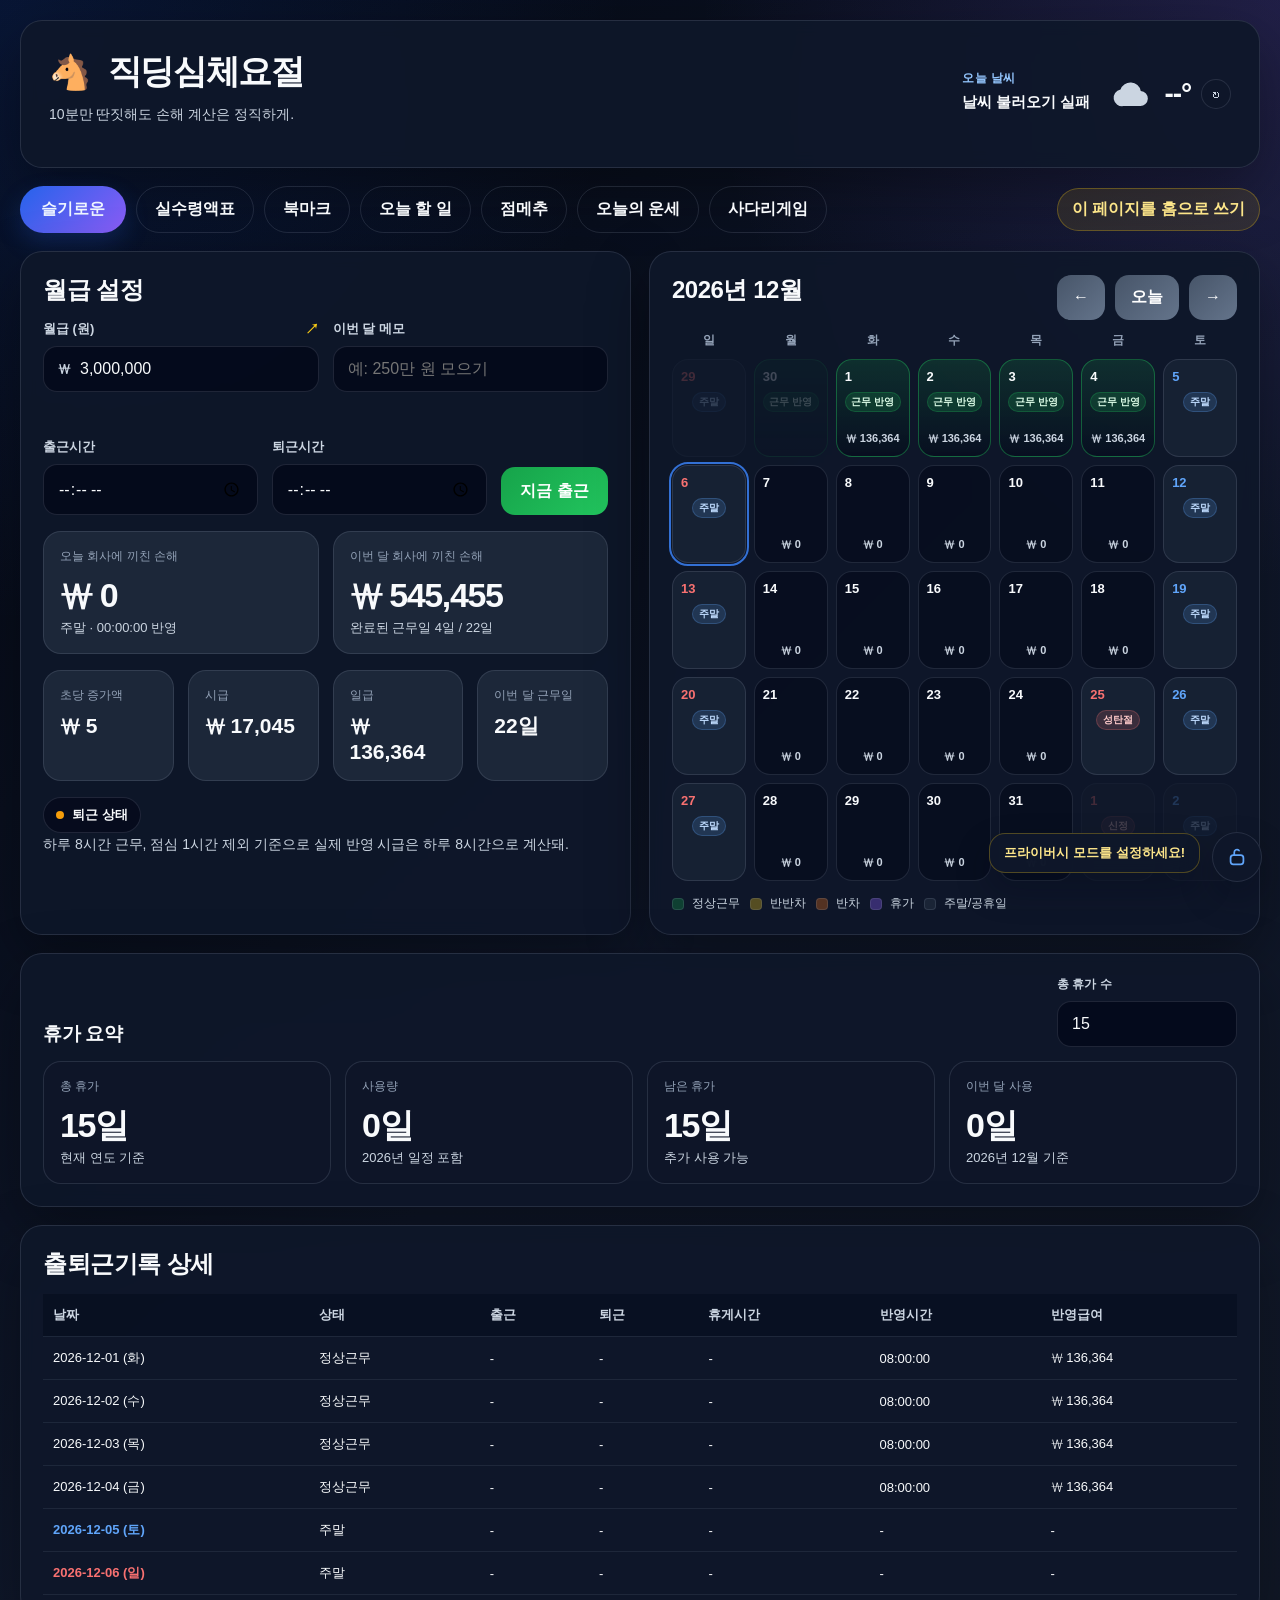
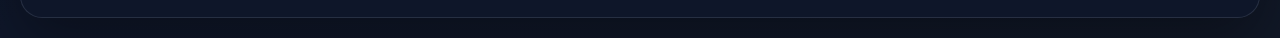
==== commit 72fd00c9: "북마크 모바일 UI 깨짐현상 수정. 위치 기반 식당 정보 불러오기 기능 - 위치 정보 없을 경우 대응" ====
--- a/index.html
+++ b/index.html
@@ -3,7 +3,54 @@
 <head>
   <meta charset="UTF-8" />
   <meta name="viewport" content="width=device-width, initial-scale=1.0" />
-  <title>office-lab</title>
+  <title>직딩심체요절 | 월급 계산, 점메추, 오늘 할 일, 북마크, 운세, 사다리게임</title>
+  <meta name="description" content="직장인을 위한 올인원 업무 보조 대시보드. 월급 계산과 슬기로운 월루생활, 점메추, 오늘 할 일 캘린더, 북마크, 오늘의 운세, 사다리게임을 한 곳에서 관리하세요." />
+  <meta name="keywords" content="월급 계산기, 실수령액 계산기, 점메추, 오늘 할 일, 투두 리스트, 캘린더, 북마크, 사다리게임, 오늘의 운세, 직장인 도구" />
+  <meta name="robots" content="index,follow,max-image-preview:large,max-snippet:-1,max-video-preview:-1" />
+  <meta name="author" content="office-lab" />
+  <meta name="theme-color" content="#0f172a" />
+  <link rel="icon" type="image/svg+xml" href="./favicon.svg" />
+  <meta name="application-name" content="직딩심체요절" />
+  <meta name="apple-mobile-web-app-title" content="직딩심체요절" />
+  <meta name="format-detection" content="telephone=no" />
+  <meta property="og:type" content="website" />
+  <meta property="og:locale" content="ko_KR" />
+  <meta property="og:site_name" content="직딩심체요절" />
+  <meta property="og:title" content="직딩심체요절 | 월급 계산, 점메추, 오늘 할 일, 북마크, 운세, 사다리게임" />
+  <meta property="og:description" content="직장인을 위한 올인원 업무 보조 대시보드. 월급 계산과 점메추, 오늘 할 일, 북마크, 운세, 사다리게임을 한 곳에서 관리하세요." />
+  <meta property="og:url" content="/" />
+  <meta property="og:image" content="./og-image.svg" />
+  <meta property="og:image:alt" content="직딩심체요절 대표 이미지" />
+  <meta name="twitter:card" content="summary_large_image" />
+  <meta name="twitter:title" content="직딩심체요절 | 월급 계산, 점메추, 오늘 할 일, 북마크, 운세, 사다리게임" />
+  <meta name="twitter:description" content="직장인을 위한 올인원 업무 보조 대시보드. 월급 계산과 점메추, 오늘 할 일, 북마크, 운세, 사다리게임을 한 곳에서 관리하세요." />
+  <meta name="twitter:image" content="./og-image.svg" />
+  <link id="canonicalLink" rel="canonical" href="/" />
+  <script id="structuredData" type="application/ld+json">
+    {
+      "@context": "https://schema.org",
+      "@type": "WebApplication",
+      "name": "직딩심체요절",
+      "applicationCategory": "BusinessApplication",
+      "operatingSystem": "Web",
+      "inLanguage": "ko-KR",
+      "description": "직장인을 위한 올인원 업무 보조 대시보드. 월급 계산, 점메추, 오늘 할 일, 북마크, 운세, 사다리게임 기능을 제공합니다.",
+      "offers": {
+        "@type": "Offer",
+        "price": "0",
+        "priceCurrency": "KRW"
+      },
+      "featureList": [
+        "슬기로운 월루생활",
+        "실수령액 계산표",
+        "점메추",
+        "오늘 할 일 캘린더",
+        "북마크 관리",
+        "오늘의 운세",
+        "사다리게임"
+      ]
+    }
+  </script>
   <link rel="stylesheet" href="./styles.css" />
 </head>
 <body>
--- a/styles.css
+++ b/styles.css
@@ -31,8 +31,311 @@
   padding: 20px;
 }
 
+body.app-locked .app-shell {
+  filter: blur(18px);
+  pointer-events: none;
+  user-select: none;
+}
+
+body.privacy-mode .privacy-sensitive {
+  filter: blur(12px);
+  user-select: none;
+  transition: filter 0.18s ease;
+}
+
+body.privacy-mode.privacy-peek .privacy-sensitive {
+  filter: none;
+}
+
 button, input, select, textarea {
   font: inherit;
+}
+
+.privacy-fab {
+  position: fixed;
+  right: 18px;
+  bottom: 18px;
+  z-index: 120;
+  display: flex;
+  flex-direction: column;
+  align-items: flex-end;
+  gap: 10px;
+}
+
+.developer-fab {
+  position: fixed;
+  right: 18px;
+  bottom: 82px;
+  z-index: 121;
+  display: flex;
+  flex-direction: column;
+  align-items: flex-end;
+  gap: 8px;
+  transition: transform 0.24s ease;
+}
+
+.developer-fab.hidden {
+  opacity: 0;
+  pointer-events: none;
+  transform: translateY(6px) scale(0.96);
+}
+
+.developer-fab.shifted {
+  transform: translateY(-138px);
+}
+
+.developer-fab-menu {
+  display: flex;
+  flex-direction: column;
+  align-items: flex-end;
+  gap: 8px;
+  opacity: 0;
+  transform: translateY(8px) scale(0.94);
+  transform-origin: bottom right;
+  pointer-events: none;
+  transition: opacity 0.2s ease, transform 0.24s ease;
+}
+
+.developer-fab.open .developer-fab-menu {
+  opacity: 1;
+  transform: translateY(0) scale(1);
+  pointer-events: auto;
+}
+
+.developer-fab-btn {
+  width: 50px;
+  height: 50px;
+  border-radius: 999px;
+  border: 1px solid rgba(148, 163, 184, 0.18);
+  background: rgba(15, 23, 42, 0.94);
+  color: #cbd5e1;
+  box-shadow: 0 16px 34px rgba(2, 6, 23, 0.28);
+  backdrop-filter: blur(14px);
+  display: inline-flex;
+  align-items: center;
+  justify-content: center;
+  cursor: pointer;
+  padding: 0;
+  transition: transform 0.18s ease, border-color 0.18s ease, background 0.18s ease, color 0.18s ease;
+}
+
+.developer-fab-btn:hover,
+.developer-fab-btn:focus-visible {
+  transform: translateY(-1px);
+  border-color: rgba(125, 211, 252, 0.36);
+  background: rgba(30, 41, 59, 0.98);
+  color: #f8fafc;
+  outline: none;
+}
+
+.developer-fab-label {
+  font-size: 11px;
+  font-weight: 900;
+  letter-spacing: 0.06em;
+}
+
+.privacy-hint {
+  position: absolute;
+  right: 62px;
+  bottom: 9px;
+  max-width: 220px;
+  padding: 10px 14px;
+  border-radius: 16px;
+  background: rgba(15, 23, 42, 0.96);
+  border: 1px solid rgba(250, 204, 21, 0.28);
+  color: #fde68a;
+  font-size: 13px;
+  font-weight: 800;
+  box-shadow: 0 16px 34px rgba(2, 6, 23, 0.3);
+  backdrop-filter: blur(14px);
+  transition: opacity 0.22s ease, transform 0.22s ease;
+  white-space: nowrap;
+  cursor: pointer;
+  user-select: none;
+}
+
+.privacy-hint.hidden {
+  opacity: 0;
+  transform: translateX(6px);
+  pointer-events: none;
+}
+
+.privacy-fab-menu {
+  display: flex;
+  flex-direction: column;
+  align-items: flex-end;
+  gap: 8px;
+  opacity: 0;
+  transform: translateY(8px) scale(0.94);
+  transform-origin: bottom right;
+  pointer-events: none;
+  transition: opacity 0.2s ease, transform 0.24s ease;
+}
+
+.privacy-fab.open .privacy-fab-menu {
+  opacity: 1;
+  transform: translateY(0) scale(1);
+  pointer-events: auto;
+}
+
+.privacy-fab.dev-unlock-target .privacy-fab-btn {
+  border-color: rgba(250, 204, 21, 0.34);
+  box-shadow: 0 0 0 1px rgba(250, 204, 21, 0.12), 0 0 20px rgba(250, 204, 21, 0.16);
+}
+
+.privacy-fab.dev-unlock-hover .privacy-fab-btn {
+  transform: translateY(-1px) scale(1.04);
+  border-color: rgba(125, 211, 252, 0.42);
+  background: rgba(30, 41, 59, 0.98);
+}
+
+.privacy-fab-btn,
+.privacy-fab-action {
+  border: 1px solid rgba(148, 163, 184, 0.18);
+  background: rgba(15, 23, 42, 0.94);
+  color: #f8fafc;
+  box-shadow: 0 16px 34px rgba(2, 6, 23, 0.28);
+  backdrop-filter: blur(14px);
+  transition: transform 0.18s ease, border-color 0.18s ease, background 0.18s ease, color 0.18s ease;
+}
+
+.privacy-fab-btn {
+  width: 50px;
+  height: 50px;
+  border-radius: 999px;
+  display: inline-flex;
+  align-items: center;
+  justify-content: center;
+  cursor: pointer;
+  padding: 0;
+}
+
+.privacy-fab-btn:hover,
+.privacy-fab-btn:focus-visible,
+.privacy-fab-action:hover,
+.privacy-fab-action:focus-visible {
+  transform: translateY(-1px);
+  border-color: rgba(96, 165, 250, 0.36);
+  background: rgba(30, 41, 59, 0.98);
+  outline: none;
+}
+
+.privacy-fab-icon {
+  width: 22px;
+  height: 22px;
+  display: inline-flex;
+  align-items: center;
+  justify-content: center;
+  line-height: 1;
+}
+
+.privacy-lock-svg {
+  width: 22px;
+  height: 22px;
+  display: none;
+}
+
+.privacy-fab-icon.unlocked {
+  color: #60a5fa;
+}
+
+.privacy-fab-icon.locked {
+  color: #f87171;
+}
+
+.privacy-fab-icon.unlocked .privacy-lock-open,
+.privacy-fab-icon.locked .privacy-lock-closed {
+  display: block;
+}
+
+.privacy-fab-action {
+  min-width: 94px;
+  height: 38px;
+  border-radius: 999px;
+  padding: 0 14px;
+  display: inline-flex;
+  align-items: center;
+  justify-content: center;
+  cursor: pointer;
+}
+
+.privacy-fab-action.active {
+  border-color: rgba(96, 165, 250, 0.42);
+  background: rgba(37, 99, 235, 0.18);
+  color: #bfdbfe;
+}
+
+.privacy-fab-action-label {
+  font-size: 13px;
+  font-weight: 800;
+  letter-spacing: -0.01em;
+  white-space: nowrap;
+}
+
+.privacy-modal,
+.privacy-lock-overlay {
+  position: fixed;
+  inset: 0;
+  display: none;
+  align-items: center;
+  justify-content: center;
+  padding: 20px;
+  background: rgba(2, 6, 23, 0.72);
+  z-index: 130;
+}
+
+.privacy-modal.open,
+.privacy-lock-overlay.open {
+  display: flex;
+}
+
+.privacy-modal-panel,
+.privacy-lock-panel {
+  width: min(520px, 100%);
+  padding: 24px;
+  border-radius: 24px;
+  border: 1px solid rgba(148, 163, 184, 0.16);
+  background: rgba(15, 23, 42, 0.96);
+  box-shadow: 0 22px 60px rgba(2, 6, 23, 0.42);
+}
+
+.privacy-modal-kicker {
+  color: #7dd3fc;
+  font-size: 12px;
+  font-weight: 800;
+  letter-spacing: 0.04em;
+  text-transform: uppercase;
+}
+
+.privacy-modal-title {
+  margin: 10px 0 8px;
+  font-size: 24px;
+}
+
+.privacy-modal-copy {
+  margin: 0 0 16px;
+  color: #cbd5e1;
+  line-height: 1.6;
+}
+
+.privacy-shortcuts {
+  display: grid;
+  gap: 6px;
+  margin-bottom: 16px;
+  padding: 14px;
+  border-radius: 16px;
+  background: rgba(30, 41, 59, 0.6);
+  border: 1px solid rgba(148, 163, 184, 0.12);
+  color: #cbd5e1;
+  font-size: 13px;
+}
+
+.privacy-modal-actions {
+  display: flex;
+  align-items: center;
+  justify-content: space-between;
+  gap: 12px;
+  margin-top: 16px;
 }
 
 .app-shell {
@@ -72,6 +375,13 @@
 .hero-mark {
   display: inline-block;
   margin-right: 8px;
+  cursor: grab;
+  user-select: none;
+  -webkit-user-drag: element;
+}
+
+.hero-mark:active {
+  cursor: grabbing;
 }
 
 .hero-copy {
@@ -146,6 +456,32 @@
 }
 
 .global-todo-alert.active {
+  animation: text-attention-pulse 1s ease-in-out infinite;
+}
+
+.global-tracker-alert {
+  display: inline-flex;
+  align-items: center;
+  padding: 6px 12px;
+  border-radius: 999px;
+  font-size: 12px;
+  font-weight: 900;
+  letter-spacing: -0.01em;
+  vertical-align: middle;
+  cursor: pointer;
+}
+
+.global-tracker-alert[data-tone="leave-soon"] {
+  background: rgba(250, 204, 21, 0.14);
+  color: #fef08a;
+}
+
+.global-tracker-alert[data-tone="clocked-out"] {
+  background: rgba(248, 113, 113, 0.14);
+  color: #fca5a5;
+}
+
+.global-tracker-alert.active.pulse {
   animation: text-attention-pulse 1s ease-in-out infinite;
 }
 
@@ -231,6 +567,61 @@
   outline: none;
 }
 
+.global-toast-stack {
+  position: fixed;
+  top: 20px;
+  right: 20px;
+  z-index: 160;
+  display: flex;
+  flex-direction: column;
+  align-items: flex-end;
+  gap: 10px;
+  pointer-events: none;
+}
+
+.global-toast {
+  max-width: min(360px, calc(100vw - 28px));
+  padding: 12px 16px;
+  border-radius: 16px;
+  border: 1px solid rgba(148, 163, 184, 0.16);
+  background: rgba(15, 23, 42, 0.94);
+  color: #f8fafc;
+  font-size: 14px;
+  font-weight: 800;
+  box-shadow: 0 18px 36px rgba(2, 6, 23, 0.3);
+  backdrop-filter: blur(14px);
+  opacity: 0;
+  transform: translateY(-10px) scale(0.97);
+  pointer-events: auto;
+  cursor: pointer;
+  transition: opacity 0.22s ease, transform 0.22s ease;
+}
+
+.global-toast.show {
+  opacity: 1;
+  transform: translateY(0) scale(1);
+}
+
+.global-toast.hide {
+  opacity: 0;
+  transform: translateY(-6px) scale(0.98);
+}
+
+.global-toast[data-tone="loading"] {
+  border-color: rgba(96, 165, 250, 0.28);
+  color: #dbeafe;
+}
+
+.global-toast[data-tone="success"] {
+  border-color: rgba(34, 197, 94, 0.28);
+  color: #dcfce7;
+}
+
+.global-toast[data-tone="error"] {
+  border-color: rgba(248, 113, 113, 0.28);
+  color: #fecaca;
+}
+
 .home-guide-modal {
   position: fixed;
   inset: 0;
@@ -345,6 +736,14 @@
   position: relative;
   isolation: isolate;
   align-items: center;
+}
+
+.hero-actions,
+.todo-header-actions,
+.lunch-actions,
+.bookmarks-header-actions,
+.bookmark-group-create {
+  flex-wrap: wrap;
 }
 
 .tab-home-btn {
@@ -726,10 +1125,35 @@
   overflow-wrap: anywhere;
 }
 
+.summary-card.auto-stop-highlight {
+  border-color: rgba(248, 113, 113, 0.48);
+  box-shadow: 0 0 0 1px rgba(248, 113, 113, 0.16), 0 0 28px rgba(248, 113, 113, 0.18);
+  animation: tracker-auto-stop-glow 1.5s ease-in-out infinite;
+}
+
+.summary-card.auto-stop-highlight .summary-label {
+  font-weight: 900;
+  color: #fecaca;
+}
+
+.summary-card.auto-stop-highlight .summary-value {
+  color: #fef08a;
+  text-shadow: 0 0 18px rgba(254, 240, 138, 0.22);
+}
+
 .summary-sub,
 .stat-value {
   font-size: 13px;
   color: #cbd5e1;
+}
+
+@keyframes tracker-auto-stop-glow {
+  0%, 100% {
+    box-shadow: 0 0 0 1px rgba(248, 113, 113, 0.14), 0 0 18px rgba(248, 113, 113, 0.1);
+  }
+  50% {
+    box-shadow: 0 0 0 1px rgba(248, 113, 113, 0.26), 0 0 34px rgba(248, 113, 113, 0.22);
+  }
 }
 
 .stat-value {
@@ -1377,6 +1801,102 @@
   justify-content: flex-end;
   gap: 10px;
   flex-wrap: wrap;
+  align-items: center;
+}
+
+.lunch-location-toolbar {
+  display: flex;
+  align-items: center;
+  gap: 10px;
+  flex-wrap: wrap;
+  margin-top: 14px;
+}
+
+.lunch-saved-location-bar {
+  display: flex;
+  align-items: center;
+  gap: 8px;
+  flex-wrap: wrap;
+}
+
+.lunch-source-chip,
+.lunch-location-manage-chip {
+  border: 1px solid rgba(148, 163, 184, 0.16);
+  background: rgba(15, 23, 42, 0.5);
+  color: #cbd5e1;
+  border-radius: 999px;
+  padding: 8px 13px;
+  font-size: 13px;
+  font-weight: 800;
+  cursor: pointer;
+  transition: border-color 0.2s ease, background 0.2s ease, color 0.2s ease, transform 0.2s ease;
+}
+
+.lunch-source-chip:hover,
+.lunch-location-manage-chip:hover {
+  transform: translateY(-1px);
+  border-color: rgba(96, 165, 250, 0.22);
+  color: #eff6ff;
+}
+
+.lunch-source-chip.active,
+.lunch-location-manage-chip.active {
+  border-color: rgba(59, 130, 246, 0.34);
+  background: rgba(59, 130, 246, 0.16);
+  color: #eff6ff;
+}
+
+.lunch-location-manager {
+  display: grid;
+  gap: 12px;
+  margin-bottom: 14px;
+}
+
+.lunch-saved-location-preset-list {
+  display: flex;
+  flex-wrap: wrap;
+  gap: 8px;
+}
+
+.lunch-actions .btn:disabled {
+  opacity: 0.46;
+  cursor: not-allowed;
+}
+
+.lunch-actions .btn {
+  min-height: 42px;
+  border-radius: 14px;
+  padding: 0 15px;
+  font-weight: 800;
+  letter-spacing: -0.01em;
+}
+
+.lunch-action-primary {
+  padding-inline: 18px;
+}
+
+.lunch-action-secondary {
+  border-color: rgba(148, 163, 184, 0.2);
+  background: rgba(51, 65, 85, 0.88);
+  color: #e5eefc;
+}
+
+.lunch-action-secondary:hover {
+  border-color: rgba(96, 165, 250, 0.32);
+  background: rgba(59, 130, 246, 0.18);
+  color: #eff6ff;
+}
+
+.lunch-action-ghost {
+  border-color: rgba(148, 163, 184, 0.14);
+  background: transparent;
+  color: #a9bdd8;
+}
+
+.lunch-action-ghost:hover {
+  border-color: rgba(148, 163, 184, 0.24);
+  background: rgba(15, 23, 42, 0.36);
+  color: #dbeafe;
 }
 
 .lunch-cta-alert {
@@ -1425,7 +1945,7 @@
 
 .lunch-search-controls {
   display: grid;
-  grid-template-columns: auto minmax(0, 1fr);
+  grid-template-columns: auto minmax(0, 1fr) auto;
   gap: 12px;
   align-items: end;
   flex: 0 0 min(100%, 540px);
@@ -1434,6 +1954,10 @@
 
 .lunch-search-field input {
   min-width: 0;
+}
+
+.lunch-add-place-btn {
+  white-space: nowrap;
 }
 
 .lunch-location-status[data-tone="loading"] {
@@ -1539,10 +2063,115 @@
   position: relative;
 }
 
+.bookmark-group-create {
+  display: flex;
+  align-items: center;
+  gap: 8px;
+}
+
+.bookmark-url-toggle-btn {
+  white-space: nowrap;
+}
+
+.bookmark-group-section {
+  padding: 0 0 10px;
+  transition: transform 0.18s ease, opacity 0.18s ease, border-color 0.18s ease;
+}
+
+.bookmark-group-section + .bookmark-group-section {
+  margin-top: 18px;
+}
+
+.bookmark-group-section.dragging {
+  opacity: 0.48;
+  transform: scale(0.985);
+}
+
+.bookmark-group-section.drag-over .bookmark-group-list {
+  border-color: rgba(125, 211, 252, 0.42);
+  box-shadow: inset 0 0 0 1px rgba(125, 211, 252, 0.2);
+}
+
+.bookmark-group-section-header {
+  display: flex;
+  align-items: center;
+  justify-content: space-between;
+  gap: 12px;
+  margin-bottom: 12px;
+}
+
+.bookmark-group-section-header h3 {
+  margin: 0;
+  font-size: 18px;
+}
+
+.bookmark-group-title-row {
+  display: flex;
+  align-items: center;
+  gap: 8px;
+}
+
+.bookmark-group-title-input {
+  min-width: 140px;
+  padding: 7px 10px;
+  border-radius: 10px;
+  border: 1px solid rgba(148, 163, 184, 0.18);
+  background: rgba(15, 23, 42, 0.76);
+  color: #f8fafc;
+  font: inherit;
+  font-weight: 700;
+}
+
+.bookmark-group-edit-btn {
+  width: 28px;
+  height: 28px;
+  border: 0;
+  background: transparent;
+  color: #94a3b8;
+  cursor: pointer;
+  transition: color 0.18s ease, transform 0.18s ease;
+}
+
+.bookmark-group-edit-btn:hover,
+.bookmark-group-edit-btn:focus-visible {
+  color: #f8fafc;
+  transform: translateY(-1px);
+  outline: none;
+}
+
+.bookmark-group-list {
+  display: grid;
+  grid-template-columns: repeat(6, minmax(0, 1fr));
+  gap: 12px;
+  min-height: 88px;
+  padding: 8px;
+  border-radius: 22px;
+  border: 1px solid rgba(148, 163, 184, 0.08);
+  background: rgba(15, 23, 42, 0.2);
+  transition: border-color 0.18s ease, background-color 0.18s ease, box-shadow 0.18s ease;
+}
+
+.bookmark-group-list.drag-over {
+  border-color: rgba(125, 211, 252, 0.36);
+  background: rgba(59, 130, 246, 0.08);
+  box-shadow: inset 0 0 0 1px rgba(125, 211, 252, 0.16);
+}
+
+.bookmark-group-empty {
+  grid-column: 1 / -1;
+  display: flex;
+  align-items: center;
+  min-height: 72px;
+  padding: 0 12px;
+  color: #94a3b8;
+  font-size: 14px;
+}
+
 .bookmarks-header-actions {
   display: flex;
   align-items: center;
   gap: 10px;
+  justify-content: flex-end;
 }
 
 .bookmark-manage-labels-btn {
@@ -1595,9 +2224,7 @@
 }
 
 .bookmark-list {
-  display: grid;
-  grid-template-columns: repeat(5, minmax(0, 1fr));
-  gap: 12px;
+  display: block;
 }
 
 .bookmark-drop-hint {
@@ -1649,6 +2276,10 @@
 }
 
 .bookmarks-card.bookmark-list-mode .bookmark-list {
+  display: block;
+}
+
+.bookmarks-card.bookmark-list-mode .bookmark-group-list {
   grid-template-columns: 1fr;
 }
 
@@ -1691,6 +2322,12 @@
   white-space: nowrap;
   overflow: hidden;
   text-overflow: ellipsis;
+}
+
+.bookmarks-card.bookmark-list-mode .bookmark-group-badge {
+  grid-column: 2;
+  margin: 0;
+  justify-self: start;
 }
 
 .bookmarks-card.bookmark-list-mode .bookmark-tags {
@@ -1804,7 +2441,7 @@
   cursor: pointer;
   transition: transform 0.28s ease, border-color 0.28s ease, box-shadow 0.28s ease;
   position: relative;
-  padding-bottom: 42px;
+  padding-bottom: 14px;
 }
 
 .bookmark-item:hover,
@@ -1910,8 +2547,22 @@
 }
 
 .bookmark-item h3 {
-  margin: 12px 0 6px;
-  font-size: 16px;
+  margin: 10px 0 5px;
+  font-size: 15px;
+}
+
+.bookmark-group-badge {
+  display: inline-flex;
+  align-items: center;
+  min-height: 22px;
+  padding: 0 8px;
+  margin-bottom: 6px;
+  border-radius: 999px;
+  background: rgba(148, 163, 184, 0.1);
+  border: 1px solid rgba(148, 163, 184, 0.14);
+  color: #cbd5e1;
+  font-size: 11px;
+  font-weight: 700;
 }
 
 .bookmark-tags {
@@ -1921,7 +2572,7 @@
   margin: 0;
   position: absolute;
   right: 14px;
-  bottom: 12px;
+  bottom: 14px;
   justify-content: flex-end;
   max-width: calc(100% - 28px);
   overflow: hidden;
@@ -1995,6 +2646,28 @@
   min-height: 24px;
 }
 
+.bookmark-label-select-row {
+  display: grid;
+  grid-template-columns: minmax(0, 1fr) auto;
+  gap: 10px;
+  margin-top: 10px;
+}
+
+.bookmark-label-select {
+  width: 100%;
+  min-width: 0;
+  padding: 11px 14px;
+  border-radius: 14px;
+  border: 1px solid rgba(148, 163, 184, 0.16);
+  background: rgba(15, 23, 42, 0.86);
+  color: #f8fafc;
+}
+
+.bookmark-label-select:disabled {
+  opacity: 0.6;
+  cursor: not-allowed;
+}
+
 .bookmark-label-picker .bookmark-tag {
   position: static;
   max-width: 100%;
@@ -2023,13 +2696,16 @@
 }
 
 .bookmark-label-color-input {
-  width: 26px;
-  min-width: 26px;
-  height: 26px;
+  width: 28px;
+  min-width: 28px;
+  height: 28px;
   padding: 0;
-  border: none;
-  background: transparent;
+  border: 1px solid rgba(148, 163, 184, 0.24);
+  border-radius: 999px;
+  background: rgba(15, 23, 42, 0.5);
   cursor: pointer;
+  appearance: none;
+  -webkit-appearance: none;
 }
 
 .bookmark-label-color-input::-webkit-color-swatch-wrapper {
@@ -2095,18 +2771,18 @@
 }
 
 .bookmark-note {
-  margin: 10px 0 0;
+  margin: 6px 92px 0 0;
   color: #cbd5e1;
-  line-height: 1.6;
-  font-size: 13px;
-  min-height: 40px;
+  line-height: 1.45;
+  font-size: 12px;
+  min-height: 0;
 }
 
 .bookmark-item-add {
   display: grid;
   place-items: center;
   gap: 8px;
-  min-height: 164px;
+  min-height: 138px;
   border-style: dashed;
   background: rgba(15, 23, 42, 0.56);
 }
@@ -2269,6 +2945,7 @@
   align-items: center;
   gap: 10px;
   flex-wrap: wrap;
+  justify-content: flex-end;
 }
 
 .todo-view-toggle,
@@ -2549,7 +3226,7 @@
 
 .todo-item {
   display: grid;
-  grid-template-columns: 22px 24px minmax(0, 1fr) auto;
+  grid-template-columns: 24px 28px 28px minmax(0, 1fr) auto;
   align-items: center;
   gap: 10px;
   padding: 12px 12px;
@@ -2642,6 +3319,7 @@
 }
 
 .todo-favorite-btn,
+.todo-privacy-btn,
 .todo-edit-btn,
 .todo-trash-btn {
   border: 0;
@@ -2652,6 +3330,18 @@
   box-shadow: none;
 }
 
+.todo-favorite-btn,
+.todo-privacy-btn {
+  width: 28px;
+  min-width: 28px;
+  height: 28px;
+  display: inline-flex;
+  align-items: center;
+  justify-content: center;
+  font-size: 22px;
+  line-height: 1;
+}
+
 .todo-item-row-actions {
   display: inline-flex;
   align-items: center;
@@ -2694,6 +3384,20 @@
 
 .todo-favorite-btn.active {
   color: #facc15;
+}
+
+.todo-privacy-btn {
+  color: #60a5fa;
+}
+
+.todo-privacy-btn.active {
+  color: #f87171;
+}
+
+.todo-inline-lock-icon {
+  width: 20px;
+  height: 20px;
+  display: block;
 }
 
 .todo-item-main {
@@ -3034,7 +3738,7 @@
 .todo-important-star {
   color: #facc15;
   text-shadow: 0 0 12px rgba(250, 204, 21, 0.45);
-  font-size: 12px;
+  font-size: 16px;
   line-height: 1;
 }
 
@@ -3141,17 +3845,7 @@
 
 .todo-timeline-item {
   width: 100%;
-  display: grid;
-  grid-template-columns: 92px minmax(0, 1fr);
-  gap: 12px;
-  align-items: center;
-  border: 1px solid rgba(148, 163, 184, 0.14);
-  background: rgba(30, 41, 59, 0.82);
-  color: #e2e8f0;
-  border-radius: 14px;
-  padding: 12px 14px;
-  text-align: left;
-  cursor: pointer;
+  cursor: grab;
 }
 
 .todo-timeline-item.favorite {
@@ -3202,25 +3896,8 @@
   opacity: 0.5;
 }
 
-.todo-timeline-item-time {
-  color: #cbd5e1;
-  font-size: 12px;
-  font-weight: 700;
-}
-
 .todo-timeline-item-main {
-  display: inline-flex;
-  align-items: center;
-  gap: 8px;
   min-width: 0;
-}
-
-.todo-timeline-item-title {
-  min-width: 0;
-  overflow: hidden;
-  text-overflow: ellipsis;
-  white-space: nowrap;
-  font-weight: 800;
 }
 
 .todo-day-board {
@@ -3279,8 +3956,21 @@
 .todo-modal-options {
   display: flex;
   align-items: center;
+  justify-content: space-between;
   gap: 14px;
   margin-top: 14px;
+}
+
+.todo-modal-options-left,
+.todo-modal-options-right {
+  display: flex;
+  align-items: center;
+}
+
+.todo-modal-options-right {
+  justify-content: flex-end;
+  gap: 14px;
+  margin-left: auto;
 }
 
 .todo-check {
@@ -3290,6 +3980,125 @@
   color: #e2e8f0;
   font-size: 14px;
   font-weight: 700;
+  cursor: pointer;
+}
+
+.todo-check input {
+  margin: 0;
+}
+
+.todo-check-icon {
+  position: relative;
+  min-width: 24px;
+  min-height: 24px;
+  justify-content: center;
+  color: #94a3b8;
+  transition: color 0.18s ease, transform 0.18s ease;
+}
+
+.todo-check-icon input {
+  position: absolute;
+  inset: 0;
+  opacity: 0;
+  cursor: pointer;
+}
+
+.todo-check-icon span {
+  font-size: 21px;
+  line-height: 1;
+  display: inline-flex;
+  align-items: center;
+  justify-content: center;
+}
+
+.todo-check-icon:hover,
+.todo-check-icon:has(input:focus-visible) {
+  transform: translateY(-1px);
+  color: #cbd5e1;
+}
+
+.todo-check-icon:has(input:checked) {
+  color: #e2e8f0;
+}
+
+.todo-check-icon:has(#todoFavoriteInput:checked) {
+  color: #facc15;
+}
+
+.todo-check-icon:has(#todoPrivacyInput:checked) {
+  color: #f87171;
+}
+
+.todo-privacy-icon {
+  width: 21px;
+  height: 21px;
+  display: none;
+}
+
+.todo-check-privacy .todo-privacy-icon-open {
+  display: block;
+}
+
+.todo-check-privacy {
+  color: #60a5fa;
+}
+
+.todo-check-privacy:has(input:checked) .todo-privacy-icon-open {
+  display: none;
+}
+
+.todo-check-privacy:has(input:checked) .todo-privacy-icon-closed {
+  display: block;
+}
+
+.todo-check-complete {
+  gap: 10px;
+  padding: 0 2px;
+}
+
+.todo-check-complete input {
+  appearance: none;
+  -webkit-appearance: none;
+  width: 24px;
+  height: 24px;
+  min-width: 24px;
+  min-height: 24px;
+  aspect-ratio: 1 / 1;
+  border-radius: 8px;
+  border: 1px solid rgba(56, 189, 248, 0.34);
+  background: rgba(15, 23, 42, 0.92);
+  box-shadow: inset 0 1px 0 rgba(255, 255, 255, 0.04);
+  cursor: pointer;
+  position: relative;
+  transition: border-color 0.18s ease, background 0.18s ease, box-shadow 0.18s ease, transform 0.18s ease;
+}
+
+.todo-check-complete input:hover,
+.todo-check-complete input:focus-visible {
+  border-color: rgba(125, 211, 252, 0.52);
+  box-shadow: 0 0 0 3px rgba(56, 189, 248, 0.12);
+  outline: none;
+}
+
+.todo-check-complete input:checked {
+  background: linear-gradient(135deg, rgba(8, 47, 73, 0.98), rgba(14, 116, 144, 0.98));
+  border-color: rgba(103, 232, 249, 0.58);
+}
+
+.todo-check-complete input:checked::after {
+  content: "";
+  position: absolute;
+  left: 8px;
+  top: 4px;
+  width: 5px;
+  height: 10px;
+  border: solid #e0f2fe;
+  border-width: 0 2px 2px 0;
+  transform: rotate(45deg);
+}
+
+.todo-check-complete span {
+  color: #cbd5e1;
 }
 
 .todo-modal-actions {
@@ -3374,6 +4183,7 @@
   display: flex;
   align-items: center;
   gap: 8px;
+  flex-wrap: wrap;
 }
 
 .lunch-item h3 {
@@ -3452,12 +4262,20 @@
 
 .lunch-card-footer {
   display: flex;
+  align-items: center;
   justify-content: flex-end;
+  gap: 8px;
   margin-top: 16px;
 }
 
 .lunch-map-btn {
   padding: 10px 14px;
+}
+
+.lunch-custom-badge {
+  background: rgba(45, 212, 191, 0.14);
+  color: #99f6e4;
+  border-color: rgba(45, 212, 191, 0.28);
 }
 
 .lunch-empty {
@@ -4641,7 +5459,7 @@
     min-height: 0;
   }
 
-  .bookmark-list {
+  .bookmark-group-list {
     grid-template-columns: repeat(3, minmax(0, 1fr));
   }
 
@@ -4651,12 +5469,168 @@
 
   .fortune-grid {
     grid-template-columns: 1fr;
+  }
+}
+
+@media (max-width: 980px) {
+  .hero {
+    padding: 22px;
+    flex-direction: column;
+    align-items: stretch;
+  }
+
+  .weather-widget {
+    width: 100%;
+    min-width: 0;
+  }
+
+  .tab-bar {
+    flex-wrap: nowrap;
+    overflow-x: auto;
+    overflow-y: hidden;
+    padding-bottom: 4px;
+    scrollbar-width: none;
+  }
+
+  .tab-bar::-webkit-scrollbar {
+    display: none;
+  }
+
+  .tab-btn,
+  .tab-home-btn {
+    flex: 0 0 auto;
+  }
+
+  .tab-home-btn {
+    margin-left: 0;
+  }
+
+  .tracker-time-grid {
+    grid-template-columns: repeat(2, minmax(0, 1fr));
+  }
+
+  .tracker-action-field {
+    grid-column: 1 / -1;
+  }
+
+  .table-wrap {
+    overflow-x: auto;
+  }
+
+  .bookmarks-header,
+  .bookmark-group-section-header,
+  .lunch-header,
+  .todo-header,
+  .todo-calendar-toolbar,
+  .vacation-summary-header {
+    flex-direction: column;
+    align-items: stretch;
+  }
+
+  .bookmarks-header-actions,
+  .todo-header-actions,
+  .lunch-actions,
+  .hero-actions,
+  .bookmark-group-create,
+  .todo-calendar-nav {
+    width: 100%;
+    justify-content: flex-start;
+  }
+
+  .bookmarks-view-toggle,
+  .todo-view-toggle,
+  .todo-calendar-mode-toggle {
+    align-self: flex-start;
+  }
+
+  .bookmarks-card.bookmark-list-mode .bookmark-item,
+  .bookmarks-card.bookmark-list-mode .bookmark-item-add {
+    grid-template-columns: 44px minmax(0, 1fr) auto;
+  }
+
+  .bookmarks-card.bookmark-list-mode .bookmark-item-top {
+    display: contents;
+  }
+
+  .bookmarks-card.bookmark-list-mode .bookmark-group-badge,
+  .bookmarks-card.bookmark-list-mode .bookmark-note,
+  .bookmarks-card.bookmark-list-mode .bookmark-host,
+  .bookmarks-card.bookmark-list-mode .bookmark-tags {
+    grid-column: 2 / -1;
+  }
+
+  .bookmarks-card.bookmark-list-mode .bookmark-item-actions {
+    grid-column: 3;
+    grid-row: 1;
+    justify-self: end;
+  }
+
+  .todo-modal-panel,
+  .bookmark-modal-panel,
+  .privacy-modal-panel,
+  .privacy-lock-panel,
+  .lunch-draw-panel,
+  .tracker-confirm-panel,
+  .home-guide-panel {
+    max-height: calc(100vh - 32px);
+    overflow-y: auto;
   }
 }
 
 @media (max-width: 760px) {
   body {
     padding: 14px;
+  }
+
+  .bookmarks-header,
+  .todo-header,
+  .lunch-top-layout {
+    gap: 16px;
+  }
+
+  .bookmarks-header > div:first-child,
+  .todo-header > div:first-child,
+  .lunch-top-main,
+  .lunch-top-side {
+    width: 100%;
+    min-width: 0;
+  }
+
+  .bookmarks-header h2,
+  .bookmarks-header .hint,
+  .todo-header h2,
+  .todo-header .hint,
+  .lunch-header h2,
+  .lunch-header .hint {
+    word-break: keep-all;
+    overflow-wrap: anywhere;
+  }
+
+  .bookmarks-header-actions,
+  .todo-header-actions,
+  .lunch-actions {
+    display: grid;
+    grid-template-columns: repeat(2, minmax(0, 1fr));
+    width: 100%;
+    align-items: stretch;
+  }
+
+  .bookmarks-header-actions > .bookmark-view-toggle,
+  .todo-header-actions > .todo-view-toggle,
+  .lunch-actions > .lunch-action-primary {
+    grid-column: 1 / -1;
+    width: 100%;
+  }
+
+  .bookmarks-header-actions > .bookmark-group-create,
+  .bookmarks-header-actions > .btn,
+  .todo-header-actions > .btn,
+  .lunch-actions > .btn {
+    width: 100%;
+  }
+
+  .bookmark-group-create {
+    display: block;
   }
 
   .todo-header,
@@ -4701,11 +5675,17 @@
   }
 
   .todo-item {
-    grid-template-columns: 22px 24px minmax(0, 1fr);
-  }
-
+    grid-template-columns: 24px 28px 28px minmax(0, 1fr);
+    gap: 8px;
+  }
+
+  .todo-item-main,
   .todo-item-row-actions {
-    grid-column: 3;
+    grid-column: 4;
+  }
+
+  .todo-item-row-actions {
+    grid-row: 2;
     justify-self: end;
   }
 
@@ -4729,12 +5709,31 @@
     grid-template-columns: 1fr;
   }
 
-  .bookmark-list {
+  .bookmark-group-list {
     grid-template-columns: repeat(2, minmax(0, 1fr));
   }
 
   .bookmark-item-add {
     min-height: 156px;
+  }
+
+  .bookmarks-card.bookmark-list-mode .bookmark-item,
+  .bookmarks-card.bookmark-list-mode .bookmark-item-add {
+    grid-template-columns: 40px minmax(0, 1fr);
+    gap: 10px;
+  }
+
+  .bookmarks-card.bookmark-list-mode .bookmark-item-actions {
+    grid-column: 2;
+    grid-row: auto;
+    justify-self: start;
+  }
+
+  .bookmarks-card.bookmark-list-mode .bookmark-group-badge,
+  .bookmarks-card.bookmark-list-mode .bookmark-note,
+  .bookmarks-card.bookmark-list-mode .bookmark-host,
+  .bookmarks-card.bookmark-list-mode .bookmark-tags {
+    grid-column: 2;
   }
 
   .hero h1 {
@@ -4806,4 +5805,100 @@
   .lunch-actions {
     justify-content: flex-start;
   }
-}
+
+  .lunch-actions > .btn,
+  .todo-header-actions > .btn,
+  .bookmarks-header-actions > .btn,
+  .bookmarks-header-actions > .bookmark-view-toggle {
+    width: 100%;
+  }
+
+  .lunch-search-controls {
+    width: 100%;
+  }
+
+  .privacy-fab {
+    right: 14px;
+    bottom: 14px;
+  }
+
+  .developer-fab {
+    right: 14px;
+    bottom: 78px;
+  }
+
+  .developer-fab.shifted {
+    transform: translateY(-138px);
+  }
+
+  .privacy-hint {
+    right: 58px;
+    max-width: min(62vw, 220px);
+    white-space: normal;
+  }
+}
+
+@media (max-width: 560px) {
+  .hero {
+    padding: 18px;
+  }
+
+  .hero h1 {
+    font-size: 26px;
+  }
+
+  .tab-btn,
+  .tab-home-btn {
+    padding: 10px 14px;
+    font-size: 14px;
+  }
+
+  .tracker-time-grid {
+    grid-template-columns: 1fr;
+  }
+
+  .tracker-action-field {
+    grid-column: auto;
+  }
+
+  .bookmark-group-list,
+  .lunch-list {
+    grid-template-columns: 1fr;
+  }
+
+  .bookmarks-header-actions,
+  .todo-header-actions,
+  .lunch-actions,
+  .bookmark-group-create {
+    gap: 8px;
+  }
+
+  .bookmarks-view-toggle,
+  .todo-view-toggle,
+  .todo-calendar-mode-toggle {
+    width: 100%;
+    justify-content: space-between;
+  }
+
+  .bookmark-view-btn,
+  .todo-view-btn,
+  .todo-calendar-mode-btn {
+    flex: 1 1 0;
+    justify-content: center;
+  }
+
+  .todo-quick-add-bar {
+    width: calc(100vw - 16px);
+    left: 8px;
+    right: 8px;
+    transform: none;
+  }
+
+  .lunch-category-bar {
+    gap: 8px;
+  }
+
+  .category-chip {
+    padding: 10px 14px;
+  }
+}
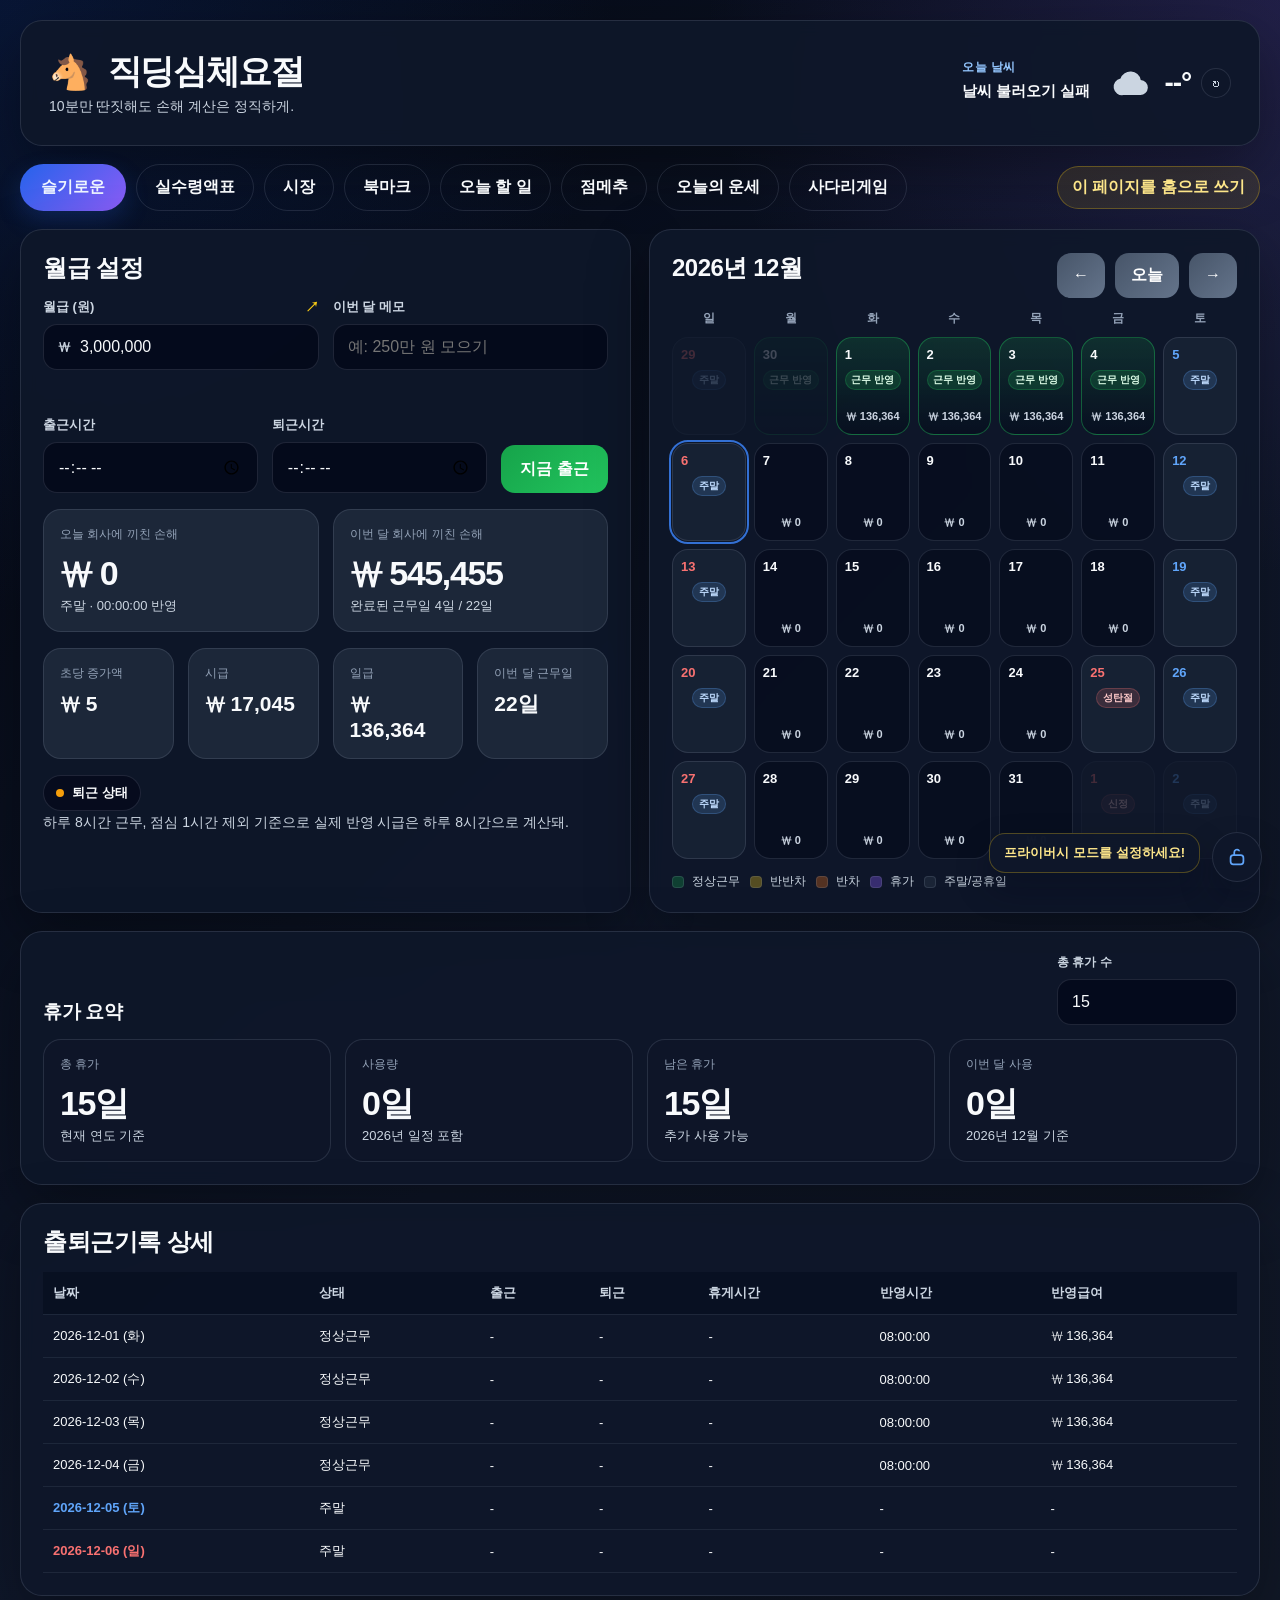
==== commit 7281492a: "공통 UI 구조 리팩토링 및 북마크 브랜드 로고 추가" ====
--- a/index.html
+++ b/index.html
@@ -57,12 +57,11 @@
   <div class="app-shell">
     <header class="hero">
       <div class="hero-copy">
-        <h1><span id="heroMark" class="hero-mark">🐴</span> 직딩심체요절</h1>
+        <div class="hero-title-row">
+          <h1><span id="heroMark" class="hero-mark">🐴</span> 직딩심체요절</h1>
+          <div id="heroAlertHost" class="hero-title-badges"></div>
+        </div>
         <p>10분만 딴짓해도 손해 계산은 정직하게.</p>
-        <div class="hero-actions">
-          <span id="globalLunchAlert" class="global-lunch-alert" hidden>점심시간 임박!!</span>
-          <button id="setHomeGuideBtn" type="button" class="hero-home-btn">이 페이지를 홈으로 쓰기</button>
-        </div>
       </div>
       <aside id="weatherWidget" class="weather-widget" aria-live="polite">
         <div class="weather-widget-text">
@@ -71,7 +70,7 @@
           <div id="weatherUpdatedAt" class="weather-updated-at"></div>
         </div>
         <div class="weather-widget-visual">
-          <img id="weatherIcon" class="weather-icon" alt="" />
+          <img id="weatherIcon" class="weather-icon empty" alt="" hidden />
           <div id="weatherTemp" class="weather-temp">--°</div>
           <button id="weatherRefreshBtn" type="button" class="weather-refresh-btn" aria-label="날씨 새로고침">↻</button>
         </div>
@@ -84,11 +83,15 @@
         <span class="tracker-tab-label tracker-tab-label-hover">월루생활</span>
       </button>
       <button class="tab-btn" data-tab="income">실수령액표</button>
+      <button class="tab-btn" data-tab="market">시장</button>
       <button class="tab-btn" data-tab="bookmarks">북마크</button>
       <button class="tab-btn" data-tab="todo">오늘 할 일</button>
       <button class="tab-btn" data-tab="lunch">점메추</button>
       <button class="tab-btn" data-tab="fortune">오늘의 운세</button>
       <button class="tab-btn" data-tab="ladder">사다리게임</button>
+      <div id="tabBarActions" class="tab-bar-actions">
+        <button id="setHomeGuideBtn" type="button" class="hero-home-btn tab-home-btn">이 페이지를 홈으로 쓰기</button>
+      </div>
     </nav>
 
     <main id="tabHost" class="page"></main>
--- a/styles.css
+++ b/styles.css
@@ -66,12 +66,59 @@
   position: fixed;
   right: 18px;
   bottom: 82px;
+  --developer-dock-right-bottom: 82px;
+  --developer-dock-left-bottom: 18px;
   z-index: 121;
   display: flex;
   flex-direction: column;
   align-items: flex-end;
   gap: 8px;
   transition: transform 0.24s ease;
+  will-change: transform;
+}
+
+.developer-dock-ghost {
+  position: fixed;
+  bottom: var(--developer-dock-right-bottom);
+  width: 50px;
+  height: 50px;
+  border-radius: 999px;
+  border: 1px dashed rgba(250, 204, 21, 0.42);
+  background: rgba(250, 204, 21, 0.12);
+  box-shadow: 0 0 0 1px rgba(250, 204, 21, 0.14), 0 0 24px rgba(250, 204, 21, 0.18);
+  opacity: 0;
+  pointer-events: none;
+  transition: opacity 0.18s ease, transform 0.18s ease, box-shadow 0.18s ease;
+  z-index: 119;
+}
+
+.developer-dock-ghost.open {
+  opacity: 1;
+  animation: developer-dock-ghost-pulse 1s ease-in-out infinite;
+}
+
+.developer-dock-ghost.dock-left {
+  left: 18px;
+  bottom: var(--developer-dock-left-bottom);
+}
+
+.developer-dock-ghost.dock-right {
+  right: 18px;
+  bottom: var(--developer-dock-right-bottom);
+}
+
+.developer-fab.dock-left {
+  left: 18px;
+  right: auto;
+  bottom: var(--developer-dock-left-bottom);
+  align-items: flex-start;
+}
+
+.developer-fab.dock-right {
+  left: auto;
+  right: 18px;
+  bottom: var(--developer-dock-right-bottom);
+  align-items: flex-end;
 }
 
 .developer-fab.hidden {
@@ -84,7 +131,62 @@
   transform: translateY(-138px);
 }
 
+.developer-fab.dragging {
+  transform: translate(var(--dev-drag-x, 0), var(--dev-drag-y, 0));
+  transition: none;
+}
+
+.developer-fab.ghosting {
+  visibility: hidden;
+  pointer-events: none;
+}
+
+.developer-fab.dragging .developer-fab-btn {
+  transform: scale(1.06);
+  box-shadow: 0 22px 40px rgba(2, 6, 23, 0.34);
+  transition: none;
+}
+
+.developer-dock-flyer {
+  position: fixed;
+  z-index: 122;
+  border-radius: 999px;
+  border: 1px solid rgba(148, 163, 184, 0.18);
+  background: rgba(15, 23, 42, 0.94);
+  color: #cbd5e1;
+  box-shadow: 0 16px 34px rgba(2, 6, 23, 0.28);
+  backdrop-filter: blur(14px);
+  display: inline-flex;
+  align-items: center;
+  justify-content: center;
+  font-size: 11px;
+  font-weight: 900;
+  letter-spacing: 0.06em;
+  pointer-events: none;
+  will-change: left, top, opacity;
+}
+
+.developer-dock-flyer.snapping {
+  transition: left 0.75s cubic-bezier(0.22, 1, 0.36, 1), top 0.75s cubic-bezier(0.22, 1, 0.36, 1);
+}
+
+@keyframes developer-dock-ghost-pulse {
+  0%,
+  100% {
+    transform: scale(1);
+    background: rgba(250, 204, 21, 0.12);
+  }
+
+  50% {
+    transform: scale(1.08);
+    background: rgba(250, 204, 21, 0.2);
+  }
+}
+
 .developer-fab-menu {
+  position: absolute;
+  right: 0;
+  bottom: 62px;
   display: flex;
   flex-direction: column;
   align-items: flex-end;
@@ -96,9 +198,41 @@
   transition: opacity 0.2s ease, transform 0.24s ease;
 }
 
+.developer-fab.dock-left .developer-fab-menu {
+  left: 0;
+  right: auto;
+  align-items: flex-start;
+  transform-origin: bottom left;
+}
+
+.developer-meta {
+  width: 320px;
+  max-width: min(320px, calc(100vw - 40px));
+  padding: 10px 12px;
+  border-radius: 14px;
+  border: 1px solid rgba(148, 163, 184, 0.14);
+  background: rgba(15, 23, 42, 0.92);
+  color: #94a3b8;
+  font-size: 12px;
+  font-weight: 700;
+  line-height: 1.45;
+  text-align: right;
+  pointer-events: none;
+}
+
+.developer-fab.dock-left .developer-meta {
+  text-align: left;
+}
+
 .developer-fab.open .developer-fab-menu {
   opacity: 1;
   transform: translateY(0) scale(1);
+  pointer-events: none;
+}
+
+.developer-fab.open .developer-fab-menu .privacy-fab-action,
+.developer-fab.open .developer-fab-menu .developer-fab-action,
+.developer-fab.open .developer-fab-menu .developer-fab-btn {
   pointer-events: auto;
 }
 
@@ -117,6 +251,7 @@
   cursor: pointer;
   padding: 0;
   transition: transform 0.18s ease, border-color 0.18s ease, background 0.18s ease, color 0.18s ease;
+  touch-action: none;
 }
 
 .developer-fab-btn:hover,
@@ -276,17 +411,23 @@
 .privacy-lock-overlay {
   position: fixed;
   inset: 0;
-  display: none;
+  display: flex;
   align-items: center;
   justify-content: center;
   padding: 20px;
   background: rgba(2, 6, 23, 0.72);
   z-index: 130;
+  opacity: 0;
+  visibility: hidden;
+  pointer-events: none;
+  transition: opacity 0.22s ease, visibility 0.22s ease;
 }
 
 .privacy-modal.open,
 .privacy-lock-overlay.open {
-  display: flex;
+  opacity: 1;
+  visibility: visible;
+  pointer-events: auto;
 }
 
 .privacy-modal-panel,
@@ -297,6 +438,15 @@
   border: 1px solid rgba(148, 163, 184, 0.16);
   background: rgba(15, 23, 42, 0.96);
   box-shadow: 0 22px 60px rgba(2, 6, 23, 0.42);
+  opacity: 0;
+  transform: translateY(18px) scale(0.97);
+  transition: opacity 0.28s cubic-bezier(0.22, 1, 0.36, 1), transform 0.28s cubic-bezier(0.22, 1, 0.36, 1);
+}
+
+.privacy-modal.open .privacy-modal-panel,
+.privacy-lock-overlay.open .privacy-lock-panel {
+  opacity: 1;
+  transform: translateY(0) scale(1);
 }
 
 .privacy-modal-kicker {
@@ -388,12 +538,27 @@
   min-width: 0;
 }
 
-.hero-actions {
-  margin-top: 14px;
+.hero-title-row {
   display: flex;
   align-items: center;
   gap: 10px;
   flex-wrap: wrap;
+}
+
+.hero-title-row h1 {
+  margin: 0;
+}
+
+.hero-title-badges {
+  display: flex;
+  align-items: center;
+  gap: 8px;
+  flex-wrap: wrap;
+  min-height: 34px;
+  opacity: 0;
+  visibility: hidden;
+  pointer-events: none;
+  transition: opacity 0.18s ease;
 }
 
 .hero-home-btn {
@@ -538,6 +703,10 @@
   width: 48px;
   height: 48px;
   object-fit: contain;
+}
+
+.weather-icon.empty {
+  display: none;
 }
 
 .weather-temp {
@@ -625,16 +794,22 @@
 .home-guide-modal {
   position: fixed;
   inset: 0;
-  display: none;
+  display: flex;
   align-items: center;
   justify-content: center;
   padding: 20px;
   background: rgba(2, 6, 23, 0.76);
   z-index: 70;
+  opacity: 0;
+  visibility: hidden;
+  pointer-events: none;
+  transition: opacity 0.22s ease, visibility 0.22s ease;
 }
 
 .home-guide-modal.open {
-  display: flex;
+  opacity: 1;
+  visibility: visible;
+  pointer-events: auto;
 }
 
 .home-guide-panel {
@@ -647,6 +822,14 @@
     rgba(15, 23, 42, 0.98);
   box-shadow: 0 24px 60px rgba(0, 0, 0, 0.42);
   padding: 26px;
+  opacity: 0;
+  transform: translateY(18px) scale(0.97);
+  transition: opacity 0.28s cubic-bezier(0.22, 1, 0.36, 1), transform 0.28s cubic-bezier(0.22, 1, 0.36, 1);
+}
+
+.home-guide-modal.open .home-guide-panel {
+  opacity: 1;
+  transform: translateY(0) scale(1);
 }
 
 .home-guide-close {
@@ -738,7 +921,7 @@
   align-items: center;
 }
 
-.hero-actions,
+.hero-title-badges,
 .todo-header-actions,
 .lunch-actions,
 .bookmarks-header-actions,
@@ -746,8 +929,27 @@
   flex-wrap: wrap;
 }
 
+.tab-bar-actions {
+  margin-left: auto;
+  display: flex;
+  align-items: center;
+  justify-content: flex-end;
+  flex-wrap: wrap;
+  gap: 10px;
+  opacity: 0;
+  visibility: hidden;
+  pointer-events: none;
+  transition: opacity 0.18s ease;
+}
+
+body.app-ready .hero-title-badges,
+body.app-ready .tab-bar-actions {
+  opacity: 1;
+  visibility: visible;
+  pointer-events: auto;
+}
+
 .tab-home-btn {
-  margin-left: auto;
   white-space: nowrap;
 }
 
@@ -775,6 +977,7 @@
 
 .tab-btn.tab-alert-todo,
 .tab-btn.tab-alert-lunch,
+.tab-btn.tab-alert-tracker,
 .tab-btn.tab-alert-lunch.active {
   animation: tab-attention-pulse 1.25s ease-in-out infinite;
   border-color: rgba(250, 204, 21, 0.34);
@@ -1599,6 +1802,145 @@
   font-weight: 900;
 }
 
+/* Market */
+.market-card {
+  display: grid;
+  gap: 18px;
+}
+
+.market-header {
+  display: flex;
+  justify-content: space-between;
+  align-items: flex-start;
+  gap: 16px;
+}
+
+.market-header-actions {
+  display: flex;
+  justify-content: flex-end;
+  align-items: center;
+  gap: 10px;
+}
+
+.market-status {
+  border: 1px solid rgba(148, 163, 184, 0.16);
+  border-radius: 16px;
+  padding: 12px 14px;
+  font-weight: 700;
+  color: #cbd5e1;
+  background: rgba(15, 23, 42, 0.42);
+}
+
+.market-status[data-tone="loading"] {
+  color: #bfdbfe;
+  border-color: rgba(96, 165, 250, 0.3);
+}
+
+.market-status[data-tone="success"] {
+  color: #dbeafe;
+}
+
+.market-status[data-tone="error"] {
+  color: #fecaca;
+  border-color: rgba(248, 113, 113, 0.24);
+}
+
+.market-rate-grid {
+  display: grid;
+  grid-template-columns: repeat(3, minmax(0, 1fr));
+  gap: 14px;
+}
+
+.market-rate-card {
+  border-radius: 22px;
+  padding: 18px;
+  border: 1px solid rgba(148, 163, 184, 0.16);
+  background: linear-gradient(180deg, rgba(15, 23, 42, 0.92), rgba(15, 23, 42, 0.68));
+  display: grid;
+  gap: 8px;
+}
+
+.market-rate-card-blue {
+  box-shadow: inset 0 0 0 1px rgba(96, 165, 250, 0.12);
+}
+
+.market-rate-card-emerald {
+  box-shadow: inset 0 0 0 1px rgba(45, 212, 191, 0.12);
+}
+
+.market-rate-card-amber {
+  box-shadow: inset 0 0 0 1px rgba(250, 204, 21, 0.12);
+}
+
+.market-rate-label {
+  font-size: 13px;
+  color: #94a3b8;
+  font-weight: 700;
+}
+
+.market-rate-value {
+  font-size: clamp(22px, 3vw, 32px);
+  font-weight: 900;
+  color: #f8fafc;
+  letter-spacing: -0.03em;
+}
+
+.market-rate-value span {
+  font-size: 15px;
+  color: #94a3b8;
+  font-weight: 700;
+}
+
+.market-rate-unit {
+  font-size: 12px;
+  color: #64748b;
+  font-weight: 700;
+}
+
+.market-widget-grid {
+  display: grid;
+  grid-template-columns: minmax(0, 1.45fr) minmax(320px, 0.95fr);
+  gap: 16px;
+}
+
+.market-widget-card {
+  border-radius: 24px;
+  padding: 18px;
+  border: 1px solid rgba(148, 163, 184, 0.14);
+  background: rgba(15, 23, 42, 0.44);
+  display: grid;
+  gap: 14px;
+}
+
+.market-widget-header {
+  display: flex;
+  align-items: flex-start;
+  justify-content: space-between;
+  gap: 12px;
+}
+
+.market-widget-header h3 {
+  margin: 0;
+  font-size: 20px;
+}
+
+.market-widget-frame {
+  min-height: 460px;
+  border-radius: 18px;
+  overflow: hidden;
+  background: rgba(2, 6, 23, 0.72);
+}
+
+.market-widget-frame-compact {
+  min-height: 460px;
+}
+
+.tradingview-widget-container,
+.tradingview-widget-container__widget {
+  width: 100%;
+  min-height: inherit;
+}
+
 @keyframes income-table-enter {
   from {
     opacity: 0;
@@ -2495,7 +2837,14 @@
   border-radius: 12px;
   background: rgba(255, 255, 255, 0.96);
   border: 1px solid rgba(148, 163, 184, 0.18);
-  padding: 7px;
+  padding: 4px;
+}
+
+.bookmark-favicon-preset {
+  object-fit: contain;
+  background: transparent;
+  border: none;
+  padding: 0;
 }
 
 .bookmark-media.loaded .bookmark-favicon {
@@ -2802,31 +3151,43 @@
 .bookmark-modal {
   position: fixed;
   inset: 0;
-  display: none;
+  display: flex;
   align-items: center;
   justify-content: center;
   padding: 20px;
   background: rgba(2, 6, 23, 0.76);
   z-index: 70;
+  opacity: 0;
+  visibility: hidden;
+  pointer-events: none;
+  transition: opacity 0.22s ease, visibility 0.22s ease;
 }
 
 .bookmark-modal.open {
-  display: flex;
+  opacity: 1;
+  visibility: visible;
+  pointer-events: auto;
 }
 
 .bookmark-delete-confirm-modal {
   position: fixed;
   inset: 0;
-  display: none;
+  display: flex;
   align-items: center;
   justify-content: center;
   padding: 20px;
   background: rgba(2, 6, 23, 0.76);
   z-index: 72;
+  opacity: 0;
+  visibility: hidden;
+  pointer-events: none;
+  transition: opacity 0.22s ease, visibility 0.22s ease;
 }
 
 .bookmark-delete-confirm-modal.open {
-  display: flex;
+  opacity: 1;
+  visibility: visible;
+  pointer-events: auto;
 }
 
 .bookmark-delete-confirm-panel {
@@ -2839,6 +3200,9 @@
   box-shadow: 0 24px 60px rgba(0, 0, 0, 0.42);
   padding: 24px;
   text-align: center;
+  opacity: 0;
+  transform: translateY(18px) scale(0.97);
+  transition: opacity 0.28s cubic-bezier(0.22, 1, 0.36, 1), transform 0.28s cubic-bezier(0.22, 1, 0.36, 1);
 }
 
 .bookmark-delete-confirm-title {
@@ -2864,6 +3228,15 @@
     rgba(15, 23, 42, 0.98);
   box-shadow: 0 24px 60px rgba(0, 0, 0, 0.42);
   padding: 24px;
+  opacity: 0;
+  transform: translateY(18px) scale(0.97);
+  transition: opacity 0.28s cubic-bezier(0.22, 1, 0.36, 1), transform 0.28s cubic-bezier(0.22, 1, 0.36, 1);
+}
+
+.bookmark-modal.open .bookmark-modal-panel,
+.bookmark-delete-confirm-modal.open .bookmark-delete-confirm-panel {
+  opacity: 1;
+  transform: translateY(0) scale(1);
 }
 
 .bookmark-modal-close {
@@ -3912,16 +4285,22 @@
   position: fixed;
   inset: 0;
   z-index: 72;
-  display: none;
+  display: flex;
   align-items: center;
   justify-content: center;
   padding: 20px;
   background: rgba(2, 6, 23, 0.72);
   backdrop-filter: blur(8px);
+  opacity: 0;
+  visibility: hidden;
+  pointer-events: none;
+  transition: opacity 0.22s ease, visibility 0.22s ease;
 }
 
 .todo-modal.open {
-  display: flex;
+  opacity: 1;
+  visibility: visible;
+  pointer-events: auto;
 }
 
 .todo-modal-panel {
@@ -3933,6 +4312,14 @@
     radial-gradient(circle at top, rgba(56, 189, 248, 0.12), transparent 42%),
     rgba(15, 23, 42, 0.98);
   padding: 26px;
+  opacity: 0;
+  transform: translateY(18px) scale(0.97);
+  transition: opacity 0.28s cubic-bezier(0.22, 1, 0.36, 1), transform 0.28s cubic-bezier(0.22, 1, 0.36, 1);
+}
+
+.todo-modal.open .todo-modal-panel {
+  opacity: 1;
+  transform: translateY(0) scale(1);
 }
 
 .todo-modal-close {
@@ -4304,16 +4691,22 @@
   position: fixed;
   inset: 0;
   z-index: 70;
-  display: none;
+  display: flex;
   align-items: center;
   justify-content: center;
   padding: 20px;
   background: rgba(2, 6, 23, 0.74);
   backdrop-filter: blur(8px);
+  opacity: 0;
+  visibility: hidden;
+  pointer-events: none;
+  transition: opacity 0.22s ease, visibility 0.22s ease;
 }
 
 .lunch-draw-modal.open {
-  display: flex;
+  opacity: 1;
+  visibility: visible;
+  pointer-events: auto;
 }
 
 .lunch-draw-panel {
@@ -4326,6 +4719,14 @@
     rgba(15, 23, 42, 0.97);
   box-shadow: 0 28px 80px rgba(2, 6, 23, 0.42);
   padding: 28px;
+  opacity: 0;
+  transform: translateY(18px) scale(0.97);
+  transition: opacity 0.28s cubic-bezier(0.22, 1, 0.36, 1), transform 0.28s cubic-bezier(0.22, 1, 0.36, 1);
+}
+
+.lunch-draw-modal.open .lunch-draw-panel {
+  opacity: 1;
+  transform: translateY(0) scale(1);
 }
 
 .lunch-draw-close {
@@ -4446,16 +4847,22 @@
 .tracker-confirm-modal {
   position: fixed;
   inset: 0;
-  display: none;
+  display: flex;
   align-items: center;
   justify-content: center;
   padding: 20px;
   background: rgba(2, 6, 23, 0.72);
   z-index: 60;
+  opacity: 0;
+  visibility: hidden;
+  pointer-events: none;
+  transition: opacity 0.22s ease, visibility 0.22s ease;
 }
 
 .tracker-confirm-modal.open {
-  display: flex;
+  opacity: 1;
+  visibility: visible;
+  pointer-events: auto;
 }
 
 .tracker-confirm-panel {
@@ -4467,6 +4874,14 @@
     rgba(15, 23, 42, 0.96);
   padding: 24px;
   text-align: center;
+  opacity: 0;
+  transform: translateY(18px) scale(0.97);
+  transition: opacity 0.28s cubic-bezier(0.22, 1, 0.36, 1), transform 0.28s cubic-bezier(0.22, 1, 0.36, 1);
+}
+
+.tracker-confirm-modal.open .tracker-confirm-panel {
+  opacity: 1;
+  transform: translateY(0) scale(1);
 }
 
 .tracker-confirm-kicker {
@@ -5530,7 +5945,8 @@
   .bookmarks-header-actions,
   .todo-header-actions,
   .lunch-actions,
-  .hero-actions,
+  .hero-title-badges,
+  .tab-bar-actions,
   .bookmark-group-create,
   .todo-calendar-nav {
     width: 100%;
@@ -5582,6 +5998,21 @@
     padding: 14px;
   }
 
+  .hero-home-btn,
+  .developer-fab,
+  .bookmark-drop-hint {
+    display: none !important;
+  }
+
+  .tracker-tab-label-hover {
+    display: none;
+  }
+
+  .tracker-tab-btn .tracker-tab-label-default {
+    transform: none !important;
+    opacity: 1 !important;
+  }
+
   .bookmarks-header,
   .todo-header,
   .lunch-top-layout {
@@ -5862,15 +6293,32 @@
   }
 
   .bookmark-group-list,
-  .lunch-list {
+  .lunch-list,
+  .market-rate-grid,
+  .market-widget-grid {
     grid-template-columns: 1fr;
   }
 
   .bookmarks-header-actions,
   .todo-header-actions,
   .lunch-actions,
-  .bookmark-group-create {
+  .bookmark-group-create,
+  .market-header-actions {
     gap: 8px;
+  }
+
+  .market-header {
+    display: grid;
+    grid-template-columns: 1fr;
+  }
+
+  .market-header-actions .btn {
+    width: 100%;
+  }
+
+  .market-widget-frame,
+  .market-widget-frame-compact {
+    min-height: 420px;
   }
 
   .bookmarks-view-toggle,
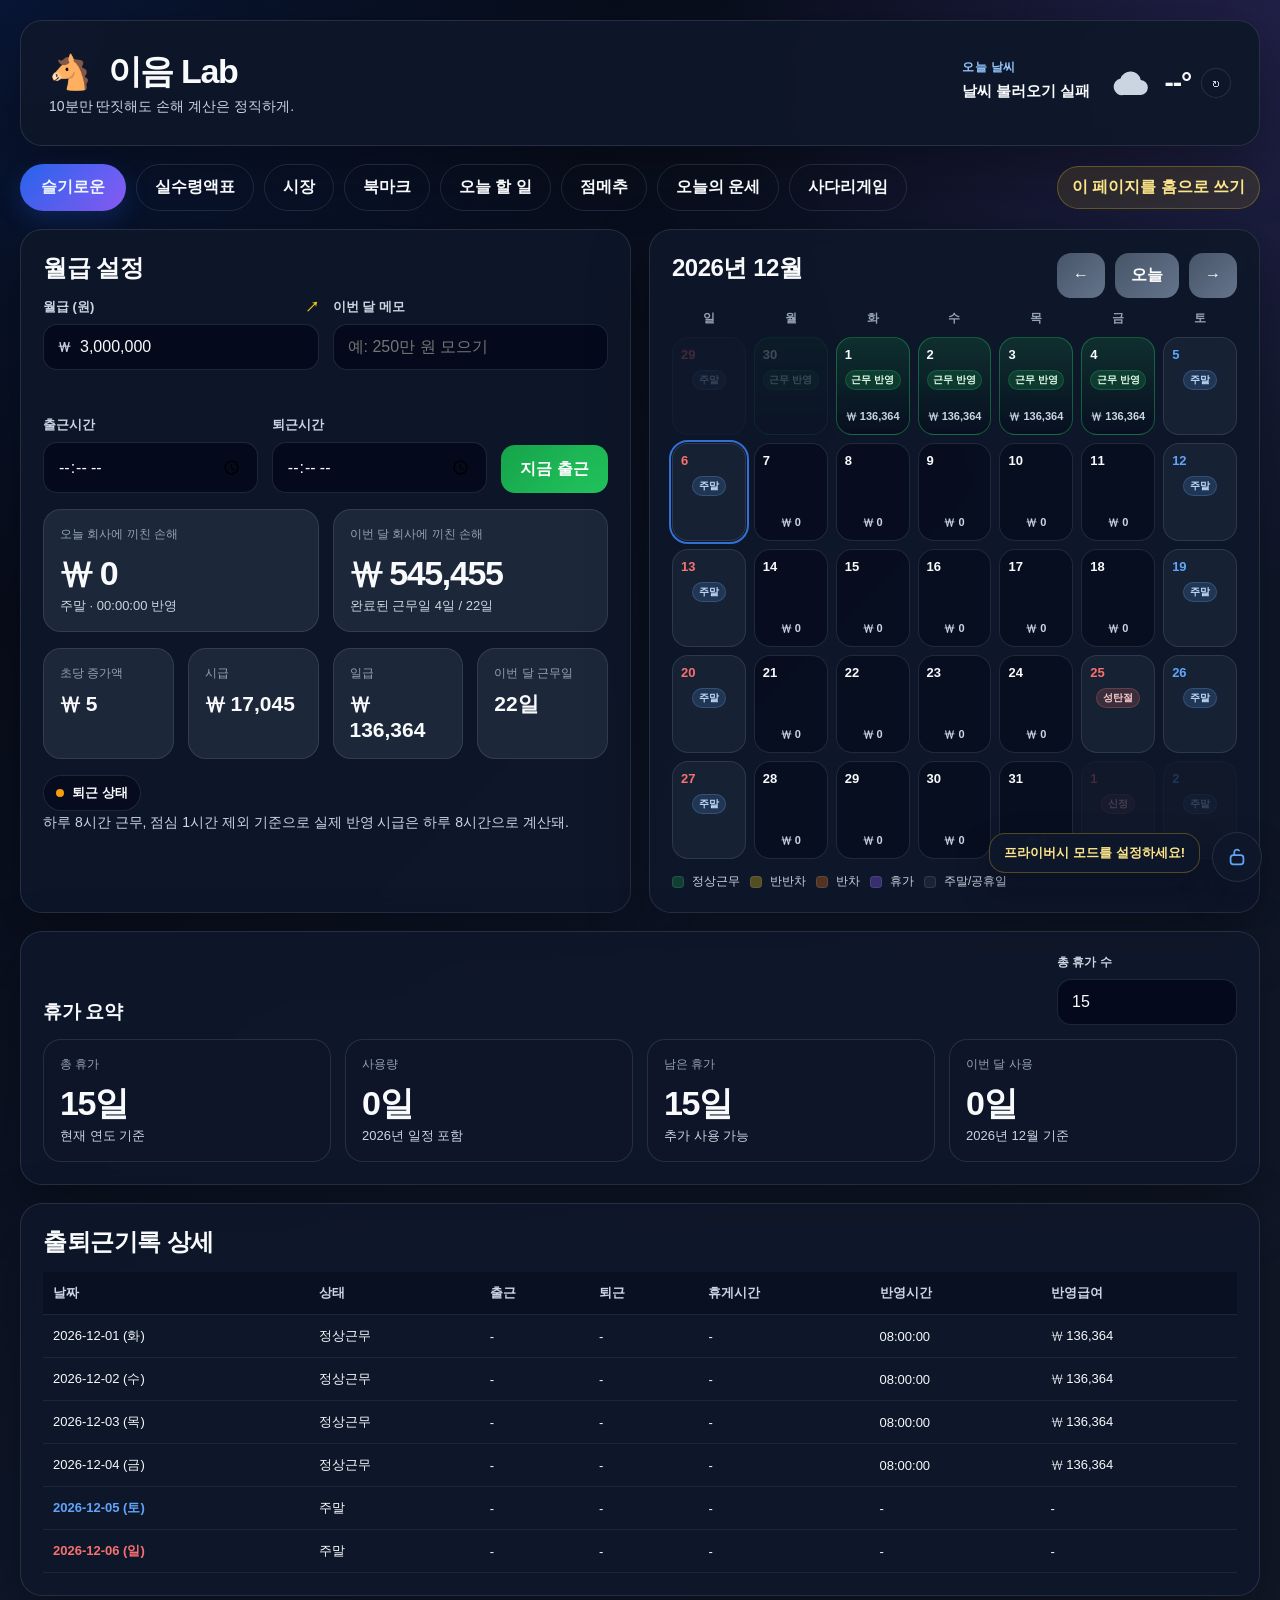
==== commit 8dde6e97: "Rename service to 이음 Lab" ====
--- a/index.html
+++ b/index.html
@@ -3,26 +3,26 @@
 <head>
   <meta charset="UTF-8" />
   <meta name="viewport" content="width=device-width, initial-scale=1.0" />
-  <title>직딩심체요절 | 월급 계산, 점메추, 오늘 할 일, 북마크, 운세, 사다리게임</title>
+  <title>이음 Lab | 월급 계산, 점메추, 오늘 할 일, 북마크, 운세, 사다리게임</title>
   <meta name="description" content="직장인을 위한 올인원 업무 보조 대시보드. 월급 계산과 슬기로운 월루생활, 점메추, 오늘 할 일 캘린더, 북마크, 오늘의 운세, 사다리게임을 한 곳에서 관리하세요." />
   <meta name="keywords" content="월급 계산기, 실수령액 계산기, 점메추, 오늘 할 일, 투두 리스트, 캘린더, 북마크, 사다리게임, 오늘의 운세, 직장인 도구" />
   <meta name="robots" content="index,follow,max-image-preview:large,max-snippet:-1,max-video-preview:-1" />
   <meta name="author" content="office-lab" />
   <meta name="theme-color" content="#0f172a" />
   <link rel="icon" type="image/svg+xml" href="./favicon.svg" />
-  <meta name="application-name" content="직딩심체요절" />
-  <meta name="apple-mobile-web-app-title" content="직딩심체요절" />
+  <meta name="application-name" content="이음 Lab" />
+  <meta name="apple-mobile-web-app-title" content="이음 Lab" />
   <meta name="format-detection" content="telephone=no" />
   <meta property="og:type" content="website" />
   <meta property="og:locale" content="ko_KR" />
-  <meta property="og:site_name" content="직딩심체요절" />
-  <meta property="og:title" content="직딩심체요절 | 월급 계산, 점메추, 오늘 할 일, 북마크, 운세, 사다리게임" />
+  <meta property="og:site_name" content="이음 Lab" />
+  <meta property="og:title" content="이음 Lab | 월급 계산, 점메추, 오늘 할 일, 북마크, 운세, 사다리게임" />
   <meta property="og:description" content="직장인을 위한 올인원 업무 보조 대시보드. 월급 계산과 점메추, 오늘 할 일, 북마크, 운세, 사다리게임을 한 곳에서 관리하세요." />
   <meta property="og:url" content="/" />
   <meta property="og:image" content="./og-image.svg" />
-  <meta property="og:image:alt" content="직딩심체요절 대표 이미지" />
+  <meta property="og:image:alt" content="이음 Lab 대표 이미지" />
   <meta name="twitter:card" content="summary_large_image" />
-  <meta name="twitter:title" content="직딩심체요절 | 월급 계산, 점메추, 오늘 할 일, 북마크, 운세, 사다리게임" />
+  <meta name="twitter:title" content="이음 Lab | 월급 계산, 점메추, 오늘 할 일, 북마크, 운세, 사다리게임" />
   <meta name="twitter:description" content="직장인을 위한 올인원 업무 보조 대시보드. 월급 계산과 점메추, 오늘 할 일, 북마크, 운세, 사다리게임을 한 곳에서 관리하세요." />
   <meta name="twitter:image" content="./og-image.svg" />
   <link id="canonicalLink" rel="canonical" href="/" />
@@ -30,7 +30,7 @@
     {
       "@context": "https://schema.org",
       "@type": "WebApplication",
-      "name": "직딩심체요절",
+      "name": "이음 Lab",
       "applicationCategory": "BusinessApplication",
       "operatingSystem": "Web",
       "inLanguage": "ko-KR",
@@ -58,7 +58,7 @@
     <header class="hero">
       <div class="hero-copy">
         <div class="hero-title-row">
-          <h1><span id="heroMark" class="hero-mark">🐴</span> 직딩심체요절</h1>
+          <h1><span id="heroMark" class="hero-mark">🐴</span> 이음 Lab</h1>
           <div id="heroAlertHost" class="hero-title-badges"></div>
         </div>
         <p>10분만 딴짓해도 손해 계산은 정직하게.</p>
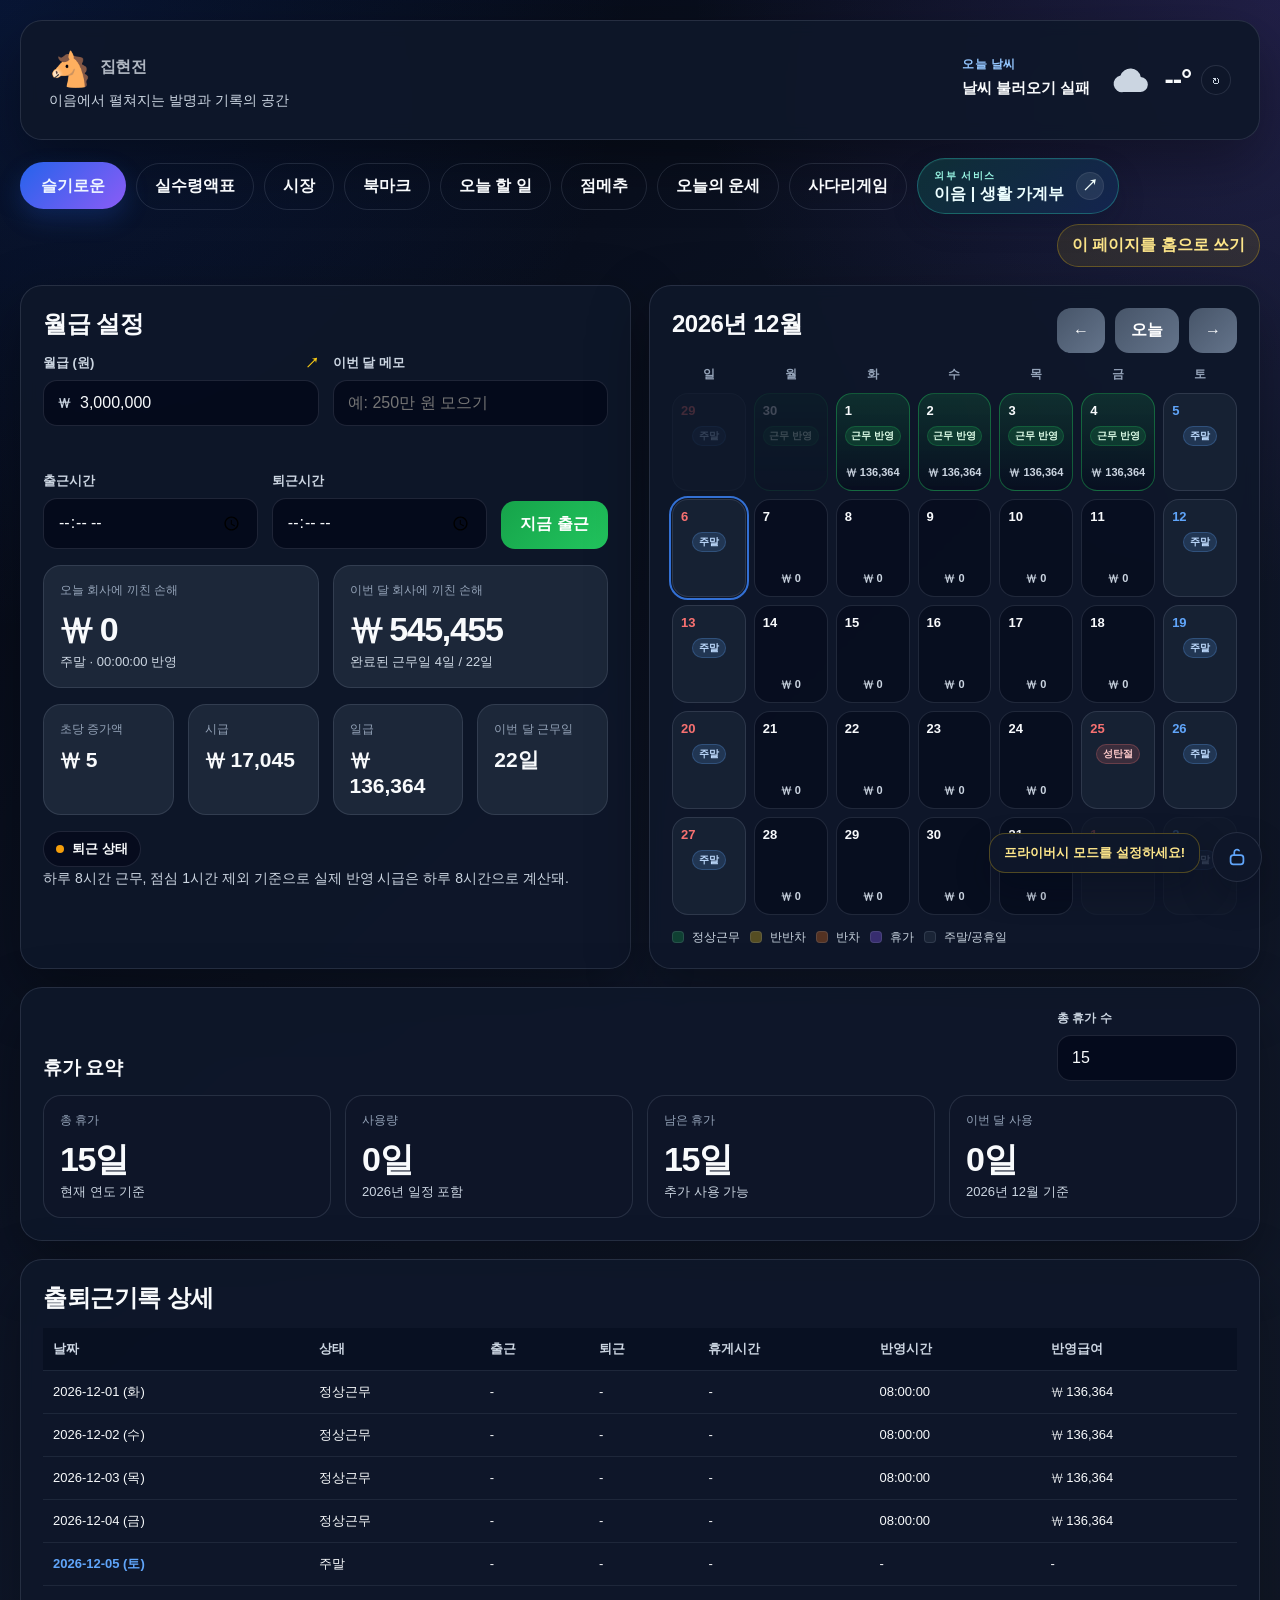
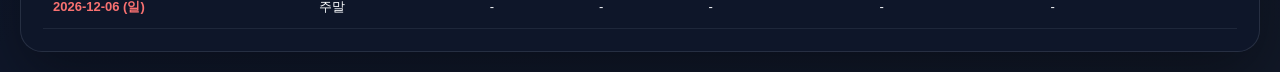
==== commit 0670a752: "헤더 통합 로고 적용" ====
--- a/index.html
+++ b/index.html
@@ -3,26 +3,26 @@
 <head>
   <meta charset="UTF-8" />
   <meta name="viewport" content="width=device-width, initial-scale=1.0" />
-  <title>이음 Lab | 월급 계산, 점메추, 오늘 할 일, 북마크, 운세, 사다리게임</title>
+  <title>이음 집현전 | 월급 계산, 점메추, 오늘 할 일, 북마크, 운세, 사다리게임</title>
   <meta name="description" content="직장인을 위한 올인원 업무 보조 대시보드. 월급 계산과 슬기로운 월루생활, 점메추, 오늘 할 일 캘린더, 북마크, 오늘의 운세, 사다리게임을 한 곳에서 관리하세요." />
   <meta name="keywords" content="월급 계산기, 실수령액 계산기, 점메추, 오늘 할 일, 투두 리스트, 캘린더, 북마크, 사다리게임, 오늘의 운세, 직장인 도구" />
   <meta name="robots" content="index,follow,max-image-preview:large,max-snippet:-1,max-video-preview:-1" />
   <meta name="author" content="office-lab" />
   <meta name="theme-color" content="#0f172a" />
-  <link rel="icon" type="image/svg+xml" href="./favicon.svg" />
-  <meta name="application-name" content="이음 Lab" />
-  <meta name="apple-mobile-web-app-title" content="이음 Lab" />
+  <link rel="icon" type="image/png" href="./public/favicon.png" />
+  <meta name="application-name" content="이음 집현전" />
+  <meta name="apple-mobile-web-app-title" content="이음 집현전" />
   <meta name="format-detection" content="telephone=no" />
   <meta property="og:type" content="website" />
   <meta property="og:locale" content="ko_KR" />
-  <meta property="og:site_name" content="이음 Lab" />
-  <meta property="og:title" content="이음 Lab | 월급 계산, 점메추, 오늘 할 일, 북마크, 운세, 사다리게임" />
+  <meta property="og:site_name" content="이음 집현전" />
+  <meta property="og:title" content="이음 집현전 | 월급 계산, 점메추, 오늘 할 일, 북마크, 운세, 사다리게임" />
   <meta property="og:description" content="직장인을 위한 올인원 업무 보조 대시보드. 월급 계산과 점메추, 오늘 할 일, 북마크, 운세, 사다리게임을 한 곳에서 관리하세요." />
   <meta property="og:url" content="/" />
   <meta property="og:image" content="./og-image.svg" />
-  <meta property="og:image:alt" content="이음 Lab 대표 이미지" />
+  <meta property="og:image:alt" content="이음 집현전 대표 이미지" />
   <meta name="twitter:card" content="summary_large_image" />
-  <meta name="twitter:title" content="이음 Lab | 월급 계산, 점메추, 오늘 할 일, 북마크, 운세, 사다리게임" />
+  <meta name="twitter:title" content="이음 집현전 | 월급 계산, 점메추, 오늘 할 일, 북마크, 운세, 사다리게임" />
   <meta name="twitter:description" content="직장인을 위한 올인원 업무 보조 대시보드. 월급 계산과 점메추, 오늘 할 일, 북마크, 운세, 사다리게임을 한 곳에서 관리하세요." />
   <meta name="twitter:image" content="./og-image.svg" />
   <link id="canonicalLink" rel="canonical" href="/" />
@@ -30,7 +30,7 @@
     {
       "@context": "https://schema.org",
       "@type": "WebApplication",
-      "name": "이음 Lab",
+      "name": "이음 집현전",
       "applicationCategory": "BusinessApplication",
       "operatingSystem": "Web",
       "inLanguage": "ko-KR",
@@ -58,10 +58,17 @@
     <header class="hero">
       <div class="hero-copy">
         <div class="hero-title-row">
-          <h1><span id="heroMark" class="hero-mark">🐴</span> 이음 Lab</h1>
+          <h1>
+            <span id="heroMark" class="hero-mark hero-mark-integrated">
+              <img src="./public/logo_integrate.png" alt="이음" />
+            </span>
+            <span class="hero-title-copy">
+              <span class="hero-title-subtitle">집현전</span>
+            </span>
+          </h1>
           <div id="heroAlertHost" class="hero-title-badges"></div>
         </div>
-        <p>10분만 딴짓해도 손해 계산은 정직하게.</p>
+        <p>이음에서 펼쳐지는 발명과 기록의 공간</p>
       </div>
       <aside id="weatherWidget" class="weather-widget" aria-live="polite">
         <div class="weather-widget-text">
@@ -89,6 +96,20 @@
       <button class="tab-btn" data-tab="lunch">점메추</button>
       <button class="tab-btn" data-tab="fortune">오늘의 운세</button>
       <button class="tab-btn" data-tab="ladder">사다리게임</button>
+      <a
+        class="tab-btn tab-link-btn"
+        href="https://jamessiii.github.io/eeum/"
+        target="_blank"
+        rel="noopener noreferrer"
+        aria-label="이음 | 생활 가계부"
+        title="이음 | 생활 가계부 새 탭에서 열기"
+      >
+        <span class="tab-link-copy">
+          <span class="tab-link-kicker">외부 서비스</span>
+          <span class="tab-link-label">이음 | 생활 가계부</span>
+        </span>
+        <span class="tab-link-icon" aria-hidden="true">↗</span>
+      </a>
       <div id="tabBarActions" class="tab-bar-actions">
         <button id="setHomeGuideBtn" type="button" class="hero-home-btn tab-home-btn">이 페이지를 홈으로 쓰기</button>
       </div>
--- a/styles.css
+++ b/styles.css
@@ -523,15 +523,45 @@
 }
 
 .hero-mark {
-  display: inline-block;
-  margin-right: 8px;
+  display: inline-flex;
+  align-items: center;
+  justify-content: center;
   cursor: grab;
   user-select: none;
   -webkit-user-drag: element;
 }
 
+.hero-mark img {
+  display: block;
+  width: 54px;
+  height: auto;
+  filter: brightness(0) invert(1);
+}
+
+.hero-mark-integrated img {
+  width: 152px;
+  max-width: min(290px, 42vw);
+}
+
 .hero-mark:active {
   cursor: grabbing;
+}
+
+.hero-title-copy {
+  display: inline-flex;
+  align-items: flex-end;
+  gap: 10px;
+  min-width: 0;
+}
+
+.hero-title-subtitle {
+  display: inline-flex;
+  align-items: center;
+  color: rgba(226, 232, 240, 0.76);
+  font-size: 0.48em;
+  font-weight: 700;
+  letter-spacing: -0.02em;
+  padding-bottom: 0.26em;
 }
 
 .hero-copy {
@@ -973,6 +1003,71 @@
 
 .tab-btn:hover {
   transform: translateY(-1px);
+}
+
+.tab-link-btn {
+  display: inline-flex;
+  align-items: center;
+  gap: 12px;
+  padding: 10px 14px 10px 16px;
+  border-color: rgba(45, 212, 191, 0.34);
+  background:
+    linear-gradient(135deg, rgba(16, 185, 129, 0.16), rgba(37, 99, 235, 0.18)),
+    rgba(15, 23, 42, 0.82);
+  box-shadow: inset 0 1px 0 rgba(255, 255, 255, 0.04), 0 12px 28px rgba(8, 15, 32, 0.18);
+  text-decoration: none;
+  white-space: nowrap;
+}
+
+.tab-link-btn:hover,
+.tab-link-btn:focus-visible {
+  color: #f0fdfa;
+  border-color: rgba(94, 234, 212, 0.56);
+  background:
+    linear-gradient(135deg, rgba(20, 184, 166, 0.22), rgba(59, 130, 246, 0.24)),
+    rgba(15, 23, 42, 0.9);
+  box-shadow: inset 0 1px 0 rgba(255, 255, 255, 0.06), 0 16px 34px rgba(8, 15, 32, 0.24);
+  outline: none;
+}
+
+.tab-link-copy {
+  display: flex;
+  flex-direction: column;
+  align-items: flex-start;
+  gap: 2px;
+  min-width: 0;
+}
+
+.tab-link-kicker {
+  font-size: 10px;
+  font-weight: 800;
+  letter-spacing: 0.14em;
+  color: #99f6e4;
+}
+
+.tab-link-label {
+  line-height: 1.1;
+  color: #ecfeff;
+}
+
+.tab-link-icon {
+  width: 28px;
+  height: 28px;
+  border-radius: 999px;
+  display: inline-flex;
+  align-items: center;
+  justify-content: center;
+  flex-shrink: 0;
+  background: rgba(255, 255, 255, 0.08);
+  color: #f0fdfa;
+  box-shadow: inset 0 0 0 1px rgba(255, 255, 255, 0.08);
+  transition: transform 0.2s ease, background 0.2s ease;
+}
+
+.tab-link-btn:hover .tab-link-icon,
+.tab-link-btn:focus-visible .tab-link-icon {
+  transform: translate(1px, -1px);
+  background: rgba(255, 255, 255, 0.14);
 }
 
 .tab-btn.tab-alert-todo,
@@ -6171,6 +6266,19 @@
     font-size: 28px;
   }
 
+  .hero-mark img {
+    width: 46px;
+  }
+
+  .hero-mark-integrated img {
+    width: 142px;
+    max-width: min(258px, 46vw);
+  }
+
+  .hero-title-copy {
+    gap: 8px;
+  }
+
   .weather-widget {
     width: 100%;
   }
@@ -6278,6 +6386,19 @@
     font-size: 26px;
   }
 
+  .hero-mark img {
+    width: 42px;
+  }
+
+  .hero-mark-integrated img {
+    width: 128px;
+    max-width: min(220px, 50vw);
+  }
+
+  .hero-title-copy {
+    gap: 7px;
+  }
+
   .tab-btn,
   .tab-home-btn {
     padding: 10px 14px;
